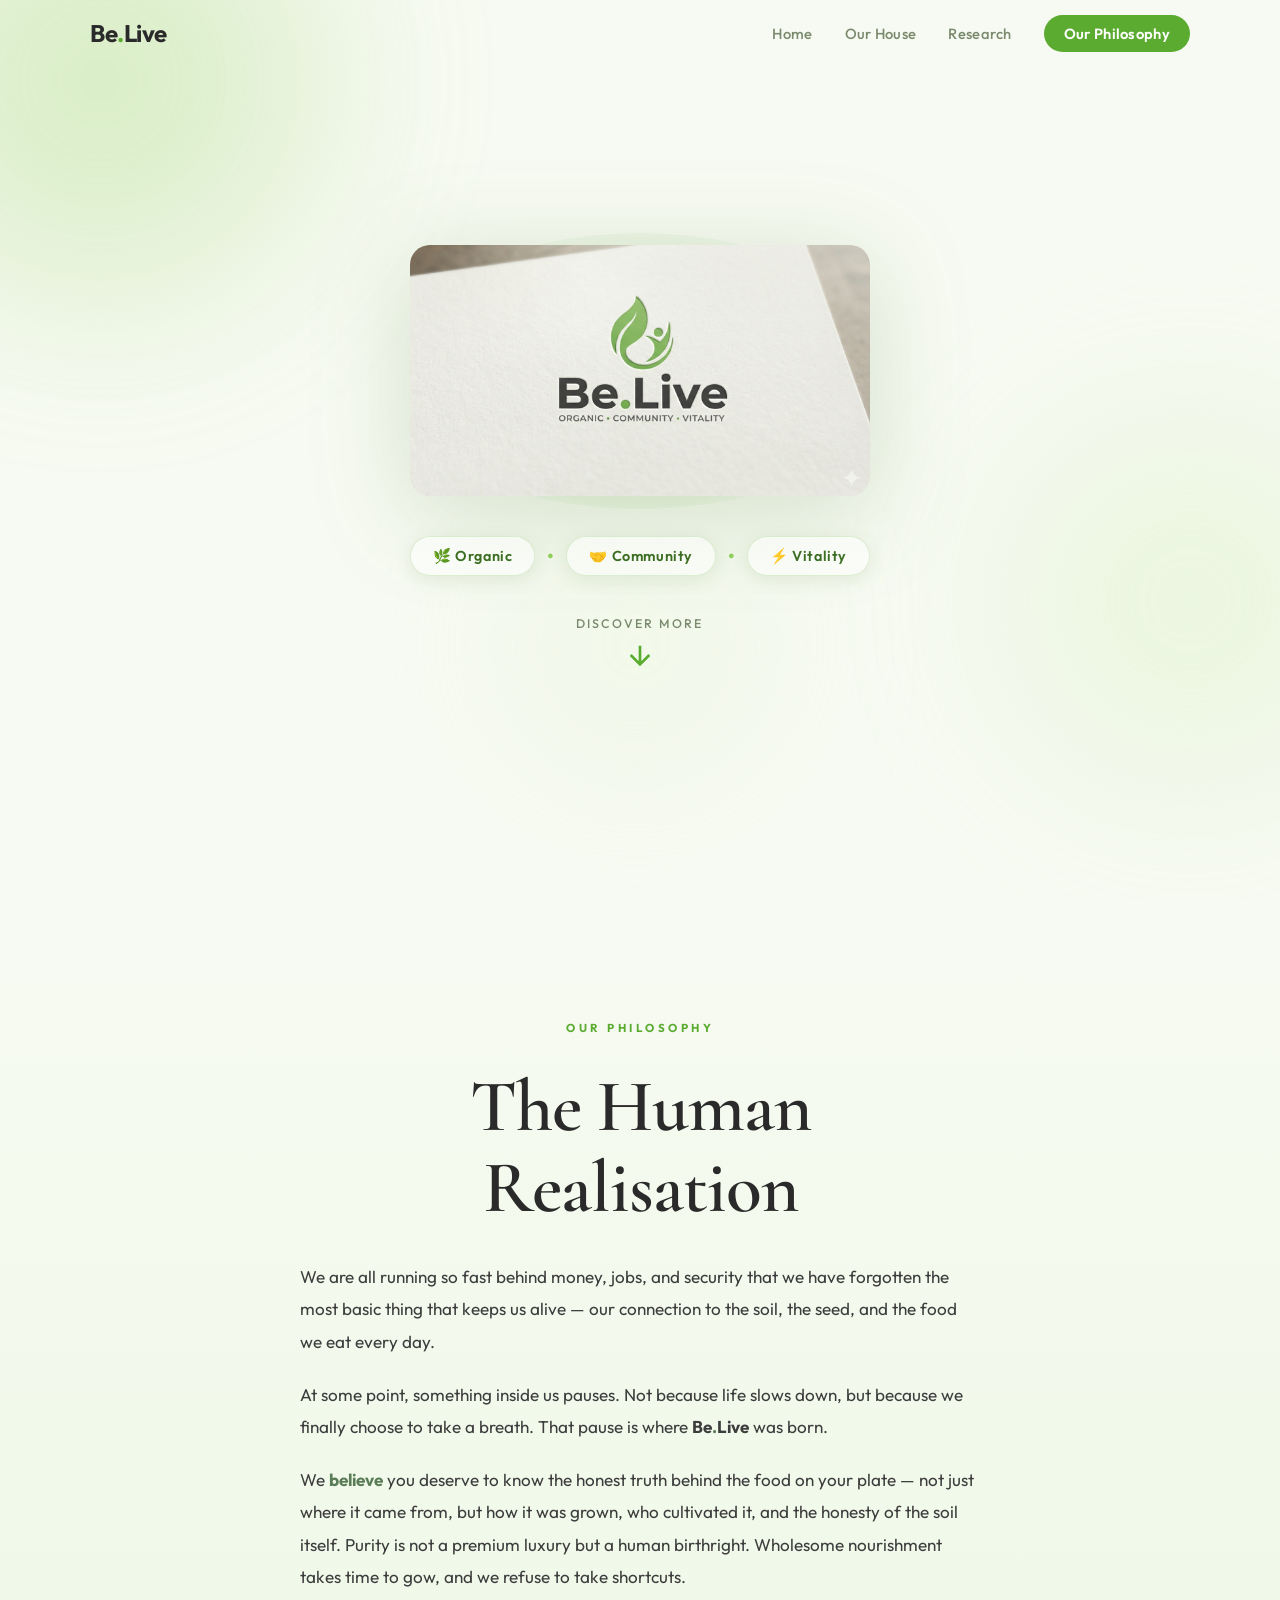
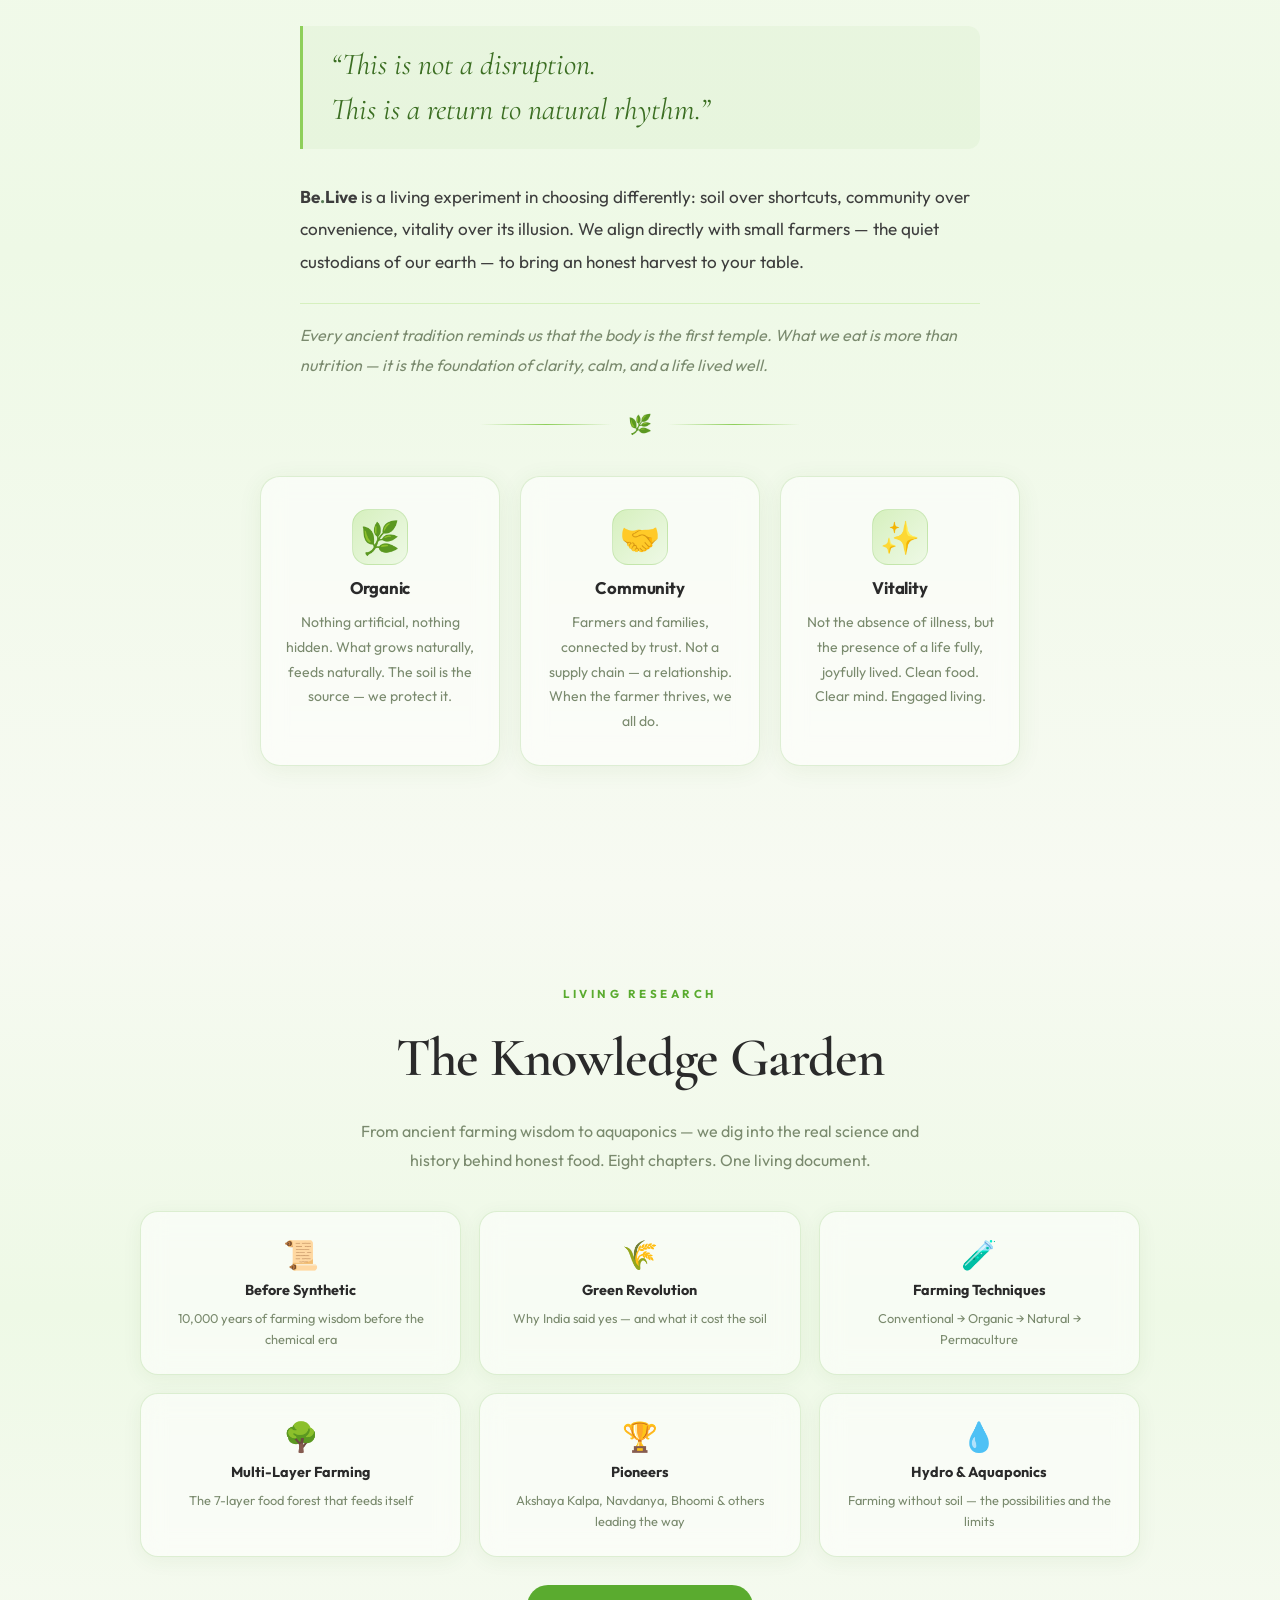
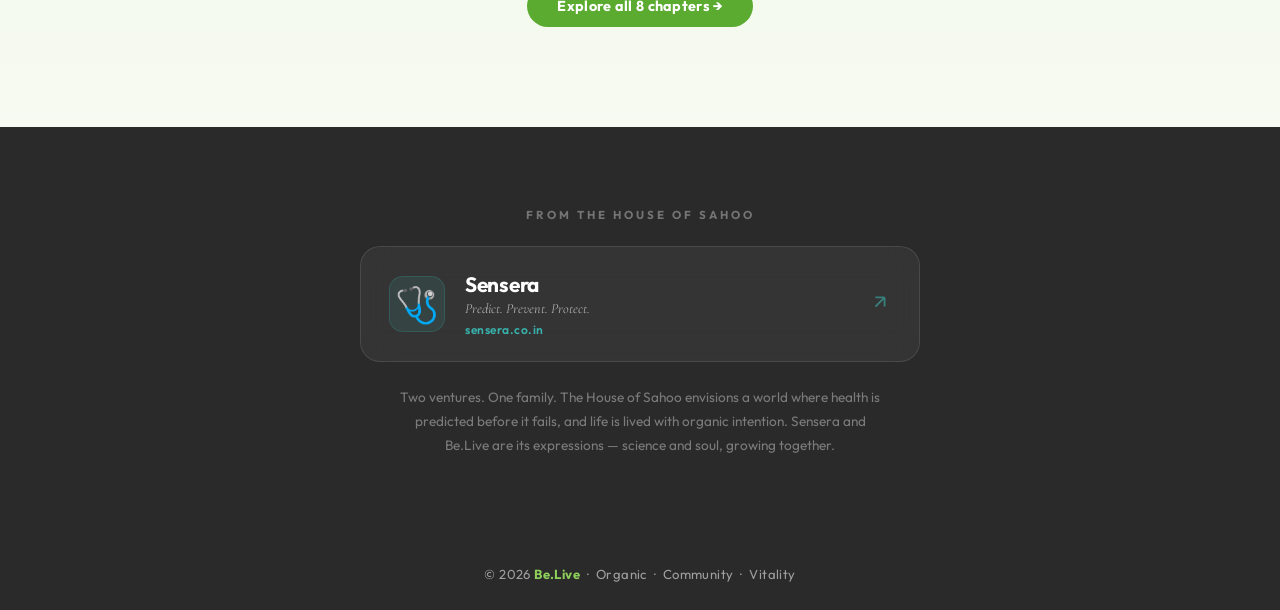
==== index.html @ c92c94d2 "research incorporated" ====
<!--
  Be.Live — Landing Page
  Version : v1.0.0
  Date    : 2026-10-15
  Author  : House of Sahoo
  -----------------------------------------------
  v1.0.0 | 2026-10-15 | Initial release
           - Hero section with logo & tagline pills
           - Philosophy section (placeholder)
           - "From the House of Sahoo" — Sensera link
           - Floating leaf particles & parallax
  v1.1.0 | 2026-10-16 | Philosophy section live
           - "The Human Realisation" — full company philosophy
           - Three pillar cards: Organic, Community, Vitality
           - Pull quote block added
-->
<!DOCTYPE html>
<html lang="en">

<head>
  <meta charset="UTF-8" />
  <meta name="viewport" content="width=device-width, initial-scale=1.0" />
  <title>Be.Live — Organic · Community · Vitality</title>
  <meta name="description"
    content="Be.Live brings together organic living, community, and vitality for a healthier, more connected life." />
  <link rel="preconnect" href="https://fonts.googleapis.com" />
  <link rel="preconnect" href="https://fonts.gstatic.com" crossorigin />
  <link
    href="https://fonts.googleapis.com/css2?family=Outfit:wght@300;400;500;600;700&family=Cormorant+Garamond:ital,wght@0,400;0,600;1,400&display=swap"
    rel="stylesheet" />
  <link rel="stylesheet" href="style.css" />
</head>

<body>

  <!-- Ambient background orbs -->
  <div class="bg-orb orb-1"></div>
  <div class="bg-orb orb-2"></div>
  <div class="bg-orb orb-3"></div>

  <!-- Floating leaf particles -->
  <div class="particles" id="particles"></div>

  <!-- NAV -->
  <nav class="navbar" id="navbar">
    <div class="nav-inner">
      <span class="nav-brand">Be<span class="dot">.</span>Live</span>
      <ul class="nav-links">
        <li><a href="#hero">Home</a></li>
        <li><a href="#supporters">Our House</a></li>
        <li><a href="research.html">Research</a></li>
        <li><a href="#philosophy" class="nav-cta">Our Philosophy</a></li>
      </ul>
    </div>
  </nav>

  <!-- HERO SECTION -->
  <section class="hero" id="hero">
    <div class="hero-content">

      <!-- Logo -->
      <div class="logo-wrapper" id="logo-wrapper">
        <div class="logo-glow-ring"></div>
        <img src="logo.jpg" alt="Be.Live logo — Organic, Community, Vitality" class="logo-img" id="main-logo" />
      </div>

      <!-- Tagline badges -->
      <div class="tagline-pills" id="tagline-pills">
        <span class="pill">🌿 Organic</span>
        <span class="pill-dot">•</span>
        <span class="pill">🤝 Community</span>
        <span class="pill-dot">•</span>
        <span class="pill">⚡ Vitality</span>
      </div>

      <!-- Scroll cue -->
      <div class="scroll-cue" id="scroll-cue">
        <span>Discover more</span>
        <div class="scroll-arrow">
          <svg viewBox="0 0 24 24" fill="none" stroke="currentColor" stroke-width="2">
            <path d="M12 5v14M5 12l7 7 7-7" />
          </svg>
        </div>
      </div>

    </div>
  </section>

  <!-- PHILOSOPHY -->
  <section class="philosophy" id="philosophy">
    <div class="philosophy-inner">

      <p class="philosophy-label">Our Philosophy</p>
      <h2 class="philosophy-heading">The Human<br />Realisation</h2>

      <div class="philosophy-body">
        <p>
          We are all running so fast behind money, jobs, and security that we have
          forgotten the most basic thing that keeps us alive &mdash; our connection
          to the soil, the seed, and the food we eat every day.
        </p>
        <p>
          At some point, something inside us pauses. Not because life slows down,
          but because we finally choose to take a breath. That pause is where <strong>Be<span
              style="color: #5a7d57;">.</span>Live</strong> was born.
        </p>
        <p>
          We <span style="color: #5a7d57 !important; font-weight: bold !important;">believe</span> you deserve to know
          the honest truth behind the food on your plate &mdash;
          not just where it came from, but how it was grown, who cultivated it, and the honesty of the soil itself.
          Purity is not a premium luxury but a human birthright. Wholesome nourishment takes time to gow, and we refuse
          to take shortcuts.
        </p>

        <blockquote class="philosophy-quote">
          &ldquo;This is not a disruption.<br />This is a return to natural rhythm.&rdquo;
        </blockquote>

        <p>
          <strong>Be<span style="color: #5a7d57;">.</span>Live</strong> is a living experiment in choosing differently:
          soil over shortcuts,
          community over convenience, vitality over its illusion.
          We align directly with small farmers &mdash; the quiet custodians of our earth
          &mdash; to bring an honest harvest to your table.
        </p>
        <p class="philosophy-vedanta">
          Every ancient tradition reminds us that the body is the first temple.
          What we eat is more than nutrition &mdash; it is the foundation of clarity,
          calm, and a life lived well.
        </p>
      </div>

      <div class="philosophy-divider">
        <span></span><span class="leaf-icon">🌿</span><span></span>
      </div>

      <!-- Three Pillars -->
      <div class="pillars">
        <div class="pillar">
          <span class="pillar-icon">🌿</span>
          <h3 class="pillar-title">Organic</h3>
          <p class="pillar-desc">Nothing artificial, nothing hidden.
            What grows naturally, feeds naturally.
            The soil is the source &mdash; we protect it.</p>
        </div>
        <div class="pillar">
          <span class="pillar-icon">🤝</span>
          <h3 class="pillar-title">Community</h3>
          <p class="pillar-desc">Farmers and families, connected by trust.
            Not a supply chain &mdash; a relationship.
            When the farmer thrives, we all do.</p>
        </div>
        <div class="pillar">
          <span class="pillar-icon">✨</span>
          <h3 class="pillar-title">Vitality</h3>
          <p class="pillar-desc">Not the absence of illness,
            but the presence of a life fully, joyfully lived.
            Clean food. Clear mind. Engaged living.</p>
        </div>
      </div>

    </div>
  </section>

  <!-- KNOWLEDGE GARDEN TEASER -->
  <section class="knowledge" id="knowledge">
    <div class="knowledge-inner">
      <p class="philosophy-label">Living Research</p>
      <h2 class="philosophy-heading" style="font-size:clamp(2rem,5vw,3.4rem);">The Knowledge Garden</h2>
      <p class="knowledge-sub">
        From ancient farming wisdom to aquaponics — we dig into the real science and
        history behind honest food. Eight chapters. One living document.
      </p>
      <div class="knowledge-cards">
        <a href="research.html#ancient" class="k-card">
          <span class="k-icon">📜</span>
          <strong>Before Synthetic</strong>
          <p>10,000 years of farming wisdom before the chemical era</p>
        </a>
        <a href="research.html#green-rev" class="k-card">
          <span class="k-icon">🌾</span>
          <strong>Green Revolution</strong>
          <p>Why India said yes — and what it cost the soil</p>
        </a>
        <a href="research.html#techniques" class="k-card">
          <span class="k-icon">🧪</span>
          <strong>Farming Techniques</strong>
          <p>Conventional → Organic → Natural → Permaculture</p>
        </a>
        <a href="research.html#multilayer" class="k-card">
          <span class="k-icon">🌳</span>
          <strong>Multi-Layer Farming</strong>
          <p>The 7-layer food forest that feeds itself</p>
        </a>
        <a href="research.html#pioneers" class="k-card">
          <span class="k-icon">🏆</span>
          <strong>Pioneers</strong>
          <p>Akshaya Kalpa, Navdanya, Bhoomi & others leading the way</p>
        </a>
        <a href="research.html#hydro" class="k-card">
          <span class="k-icon">💧</span>
          <strong>Hydro & Aquaponics</strong>
          <p>Farming without soil — the possibilities and the limits</p>
        </a>
      </div>
      <a href="research.html" class="k-cta">Explore all 8 chapters →</a>
    </div>
  </section>

  <!-- SUPPORTERS SECTION -->
  <section class="supporters" id="supporters">
    <div class="supporters-inner">
      <p class="supporters-label">From the House of Sahoo</p>
      <a href="https://sensera.co.in" target="_blank" rel="noopener noreferrer" class="supporter-card"
        id="sensera-card">
        <div class="supporter-icon">🩺</div>
        <div class="supporter-info">
          <span class="supporter-name">Sensera</span>
          <span class="supporter-tagline">Predict. Prevent. Protect.</span>
          <span class="supporter-domain">sensera.co.in</span>
        </div>
        <div class="supporter-arrow">
          <svg viewBox="0 0 24 24" fill="none" stroke="currentColor" stroke-width="2">
            <path d="M7 17L17 7M17 7H7M17 7v10" />
          </svg>
        </div>
      </a>
      <p class="supporters-note">
        Two ventures. One family. The House of Sahoo envisions a world where health
        is predicted before it fails, and life is lived with organic intention.
        Sensera and Be.Live are its expressions — science and soul, growing together.
      </p>
    </div>
  </section>

  <!-- FOOTER -->
  <footer class="footer">
    <p>© 2026 <strong>Be.Live</strong> &nbsp;·&nbsp; Organic &nbsp;·&nbsp; Community &nbsp;·&nbsp; Vitality</p>
  </footer>

  <script src="script.js"></script>
</body>

</html>
---- style.css ----
/*
  Be.Live — Landing Page Styles
  Version : v1.0.0
  Date    : 2026-10-15
  Author  : House of Sahoo
  -----------------------------------------------
  v1.0.0 | 2026-10-15 | Initial release
  v1.1.0 | 2026-10-16 | Philosophy section live
           - philosophy-label, body, quote, vedanta styles
           - Three pillar cards
*/

/* ---------- CSS Variables ---------- */
:root {
  --green-dark: #3b6e22;
  --green-mid: #5aab2f;
  --green-light: #8ecf5a;
  --green-pale: #d6f0be;
  --green-mist: #eef9e6;
  --charcoal: #2a2a2a;
  --text-body: #3d3d3d;
  --text-muted: #7a8a6e;
  --white: #ffffff;
  --cream: #f7faf2;
  --glass-bg: rgba(255, 255, 255, 0.55);
  --glass-border: rgba(90, 171, 47, 0.18);
  --shadow-green: 0 8px 48px rgba(58, 110, 34, 0.14);
  --font-body: 'Outfit', sans-serif;
  --font-serif: 'Cormorant Garamond', serif;
  --transition: 0.4s cubic-bezier(0.23, 1, 0.32, 1);
}

/* ---------- Reset ---------- */
*,
*::before,
*::after {
  box-sizing: border-box;
  margin: 0;
  padding: 0;
}

html {
  scroll-behavior: smooth;
}

body {
  font-family: var(--font-body);
  background: var(--cream);
  color: var(--text-body);
  overflow-x: hidden;
  min-height: 100vh;
}

/* ---------- Ambient Background Orbs ---------- */
.bg-orb {
  position: fixed;
  border-radius: 50%;
  filter: blur(80px);
  opacity: 0.35;
  pointer-events: none;
  z-index: 0;
  animation: orbDrift 18s ease-in-out infinite alternate;
}

.orb-1 {
  width: 520px;
  height: 520px;
  background: radial-gradient(circle, #8ecf5a, #5aab2f00);
  top: -180px;
  left: -160px;
  animation-duration: 20s;
}

.orb-2 {
  width: 420px;
  height: 420px;
  background: radial-gradient(circle, #c8edaa, #5aab2f00);
  bottom: 10%;
  right: -120px;
  animation-duration: 16s;
  animation-delay: -6s;
}

.orb-3 {
  width: 300px;
  height: 300px;
  background: radial-gradient(circle, #e0f4cc, #5aab2f00);
  top: 55%;
  left: 38%;
  animation-duration: 24s;
  animation-delay: -10s;
}

@keyframes orbDrift {
  from {
    transform: translate(0, 0) scale(1);
  }

  to {
    transform: translate(40px, 30px) scale(1.08);
  }
}

/* ---------- Leaf Particles ---------- */
.particles {
  position: fixed;
  inset: 0;
  pointer-events: none;
  z-index: 0;
  overflow: hidden;
}

.leaf-particle {
  position: absolute;
  font-size: 1.1rem;
  opacity: 0;
  animation: leafFall linear infinite;
}

@keyframes leafFall {
  0% {
    transform: translateY(-40px) rotate(0deg);
    opacity: 0;
  }

  10% {
    opacity: 0.22;
  }

  90% {
    opacity: 0.14;
  }

  100% {
    transform: translateY(110vh) rotate(360deg);
    opacity: 0;
  }
}

/* ---------- Navbar ---------- */
.navbar {
  position: fixed;
  top: 0;
  left: 0;
  right: 0;
  z-index: 100;
  padding: 18px 32px;
  display: flex;
  align-items: center;
  justify-content: center;
  transition: background var(--transition), box-shadow var(--transition);
}

.navbar.scrolled {
  background: rgba(247, 250, 242, 0.85);
  backdrop-filter: blur(16px);
  -webkit-backdrop-filter: blur(16px);
  box-shadow: 0 2px 24px rgba(58, 110, 34, 0.09);
}

.nav-inner {
  width: 100%;
  max-width: 1100px;
  display: flex;
  align-items: center;
  justify-content: space-between;
}

.nav-brand {
  font-family: var(--font-body);
  font-size: 1.5rem;
  font-weight: 700;
  color: var(--charcoal);
  letter-spacing: -0.5px;
}

.nav-brand .dot {
  color: var(--green-mid);
}

.nav-links {
  list-style: none;
  display: flex;
  gap: 32px;
  align-items: center;
}

.nav-links a {
  text-decoration: none;
  font-size: 0.92rem;
  font-weight: 500;
  color: var(--text-muted);
  transition: color var(--transition);
  letter-spacing: 0.3px;
}

.nav-links a:hover {
  color: var(--green-dark);
}

.nav-links a.nav-cta {
  background: var(--green-mid);
  color: var(--white);
  padding: 9px 20px;
  border-radius: 50px;
  font-weight: 600;
  transition: background var(--transition), transform var(--transition), box-shadow var(--transition);
}

.nav-links a.nav-cta:hover {
  background: var(--green-dark);
  transform: translateY(-1px);
  box-shadow: 0 6px 20px rgba(58, 110, 34, 0.28);
}

/* ---------- Hero ---------- */
.hero {
  position: relative;
  z-index: 1;
  min-height: 100vh;
  display: flex;
  align-items: center;
  justify-content: center;
  padding: 100px 24px 80px;
}

.hero-content {
  display: flex;
  flex-direction: column;
  align-items: center;
  gap: 40px;
  text-align: center;
}

/* Logo wrapper */
.logo-wrapper {
  position: relative;
  display: inline-flex;
  align-items: center;
  justify-content: center;
  opacity: 0;
  transform: translateY(30px) scale(0.94);
  transition: opacity 0.9s var(--transition), transform 0.9s var(--transition);
}

.logo-wrapper.visible {
  opacity: 1;
  transform: translateY(0) scale(1);
}

/* Glow ring */
.logo-glow-ring {
  position: absolute;
  width: 110%;
  height: 110%;
  border-radius: 50%;
  background: radial-gradient(circle, rgba(90, 171, 47, 0.18) 0%, rgba(90, 171, 47, 0) 72%);
  animation: glowPulse 3.5s ease-in-out infinite;
  pointer-events: none;
}

@keyframes glowPulse {

  0%,
  100% {
    transform: scale(0.98);
    opacity: 0.7;
  }

  50% {
    transform: scale(1.08);
    opacity: 1;
  }
}

/* Logo image */
.logo-img {
  width: min(460px, 82vw);
  border-radius: 20px;
  position: relative;
  z-index: 2;
  filter: drop-shadow(0 16px 48px rgba(58, 110, 34, 0.18));
  transition: transform 0.5s var(--transition), filter 0.5s var(--transition);
}

.logo-img:hover {
  transform: scale(1.025) translateY(-4px);
  filter: drop-shadow(0 24px 64px rgba(58, 110, 34, 0.3));
}

/* Tagline pills */
.tagline-pills {
  display: flex;
  align-items: center;
  gap: 12px;
  flex-wrap: wrap;
  justify-content: center;
  opacity: 0;
  transform: translateY(20px);
  transition: opacity 0.8s var(--transition) 0.4s, transform 0.8s var(--transition) 0.4s;
}

.tagline-pills.visible {
  opacity: 1;
  transform: translateY(0);
}

.pill {
  background: var(--glass-bg);
  border: 1px solid var(--glass-border);
  backdrop-filter: blur(12px);
  -webkit-backdrop-filter: blur(12px);
  padding: 10px 22px;
  border-radius: 50px;
  font-size: 0.9rem;
  font-weight: 600;
  color: var(--green-dark);
  letter-spacing: 0.6px;
  box-shadow: 0 4px 18px rgba(58, 110, 34, 0.1);
  transition: transform var(--transition), box-shadow var(--transition);
}

.pill:hover {
  transform: translateY(-2px);
  box-shadow: 0 8px 28px rgba(58, 110, 34, 0.18);
}

.pill-dot {
  color: var(--green-light);
  font-size: 1.2rem;
  font-weight: 700;
}

/* Scroll cue */
.scroll-cue {
  display: flex;
  flex-direction: column;
  align-items: center;
  gap: 8px;
  opacity: 0;
  animation: fadeInUp 0.8s ease 1.2s forwards;
  cursor: pointer;
}

.scroll-cue span {
  font-size: 0.78rem;
  font-weight: 500;
  letter-spacing: 2px;
  text-transform: uppercase;
  color: var(--text-muted);
}

.scroll-arrow {
  width: 32px;
  color: var(--green-mid);
  animation: bounce 2s ease-in-out infinite;
}

@keyframes bounce {

  0%,
  100% {
    transform: translateY(0);
  }

  50% {
    transform: translateY(6px);
  }
}

@keyframes fadeInUp {
  from {
    opacity: 0;
    transform: translateY(16px);
  }

  to {
    opacity: 1;
    transform: translateY(0);
  }
}

/* ---------- Philosophy Section ---------- */
.philosophy {
  position: relative;
  z-index: 1;
  display: flex;
  align-items: center;
  justify-content: center;
  padding: 120px 24px;
  background: linear-gradient(180deg, var(--cream) 0%, var(--green-mist) 60%, var(--cream) 100%);
}

.philosophy-inner {
  max-width: 760px;
  width: 100%;
  text-align: center;
  display: flex;
  flex-direction: column;
  align-items: center;
  gap: 32px;
}

/* Label above heading */
.philosophy-label {
  font-size: 0.72rem;
  font-weight: 700;
  letter-spacing: 3.5px;
  text-transform: uppercase;
  color: var(--green-mid);
}

/* Main heading */
.philosophy-heading {
  font-family: var(--font-serif);
  font-size: clamp(2.8rem, 6vw, 4.6rem);
  font-weight: 600;
  color: var(--charcoal);
  line-height: 1.1;
  letter-spacing: -1px;
}

/* Body text block */
.philosophy-body {
  display: flex;
  flex-direction: column;
  gap: 20px;
  text-align: left;
  max-width: 680px;
}

.philosophy-body p {
  font-size: 1.07rem;
  line-height: 1.9;
  color: var(--text-body);
  font-weight: 400;
}

/* Pull quote */
.philosophy-quote {
  font-family: var(--font-serif);
  font-size: clamp(1.4rem, 3vw, 1.9rem);
  font-style: italic;
  font-weight: 400;
  color: var(--green-dark);
  border-left: 3px solid var(--green-light);
  padding: 16px 28px;
  margin: 12px 0;
  line-height: 1.5;
  background: rgba(90, 171, 47, 0.05);
  border-radius: 0 12px 12px 0;
  text-align: left;
}

/* Vedanta / closing paragraph — slightly muted */
.philosophy-vedanta {
  font-size: 1rem !important;
  color: var(--text-muted) !important;
  font-style: italic;
  border-top: 1px solid var(--green-pale);
  padding-top: 16px;
  margin-top: 4px;
}

/* Divider */
.philosophy-divider {
  display: flex;
  align-items: center;
  gap: 16px;
  width: 100%;
  max-width: 320px;
}

.philosophy-divider span:not(.leaf-icon) {
  flex: 1;
  height: 1px;
  background: linear-gradient(90deg, transparent, var(--green-light), transparent);
}

.philosophy-divider .leaf-icon {
  font-size: 1.2rem;
}

/* Three Pillar Cards */
.pillars {
  display: grid;
  grid-template-columns: repeat(3, 1fr);
  gap: 20px;
  width: 100%;
  margin-top: 8px;
}

.pillar {
  background: var(--glass-bg);
  border: 1px solid var(--glass-border);
  backdrop-filter: blur(12px);
  -webkit-backdrop-filter: blur(12px);
  border-radius: 20px;
  padding: 32px 24px;
  display: flex;
  flex-direction: column;
  align-items: center;
  gap: 12px;
  text-align: center;
  box-shadow: 0 4px 24px rgba(58, 110, 34, 0.07);
  transition: transform var(--transition), box-shadow var(--transition);
}

.pillar:hover {
  transform: translateY(-5px);
  box-shadow: 0 12px 36px rgba(58, 110, 34, 0.14);
}

.pillar-icon {
  font-size: 2rem;
  width: 56px;
  height: 56px;
  display: flex;
  align-items: center;
  justify-content: center;
  background: linear-gradient(135deg, var(--green-pale), var(--green-mist));
  border-radius: 16px;
  border: 1px solid var(--glass-border);
}

.pillar-title {
  font-family: var(--font-body);
  font-size: 1.05rem;
  font-weight: 700;
  color: var(--charcoal);
  letter-spacing: -0.2px;
}

.pillar-desc {
  font-size: 0.88rem;
  line-height: 1.75;
  color: var(--text-muted);
  font-weight: 400;
}

@media (max-width: 680px) {
  .pillars {
    grid-template-columns: 1fr;
  }

  .philosophy-quote {
    font-size: 1.3rem;
  }
}

/* ---------- Supporters Section ---------- */
.supporters {
  position: relative;
  z-index: 1;
  padding: 80px 24px;
  background: var(--charcoal);
  display: flex;
  align-items: center;
  justify-content: center;
}

.supporters-inner {
  max-width: 560px;
  width: 100%;
  display: flex;
  flex-direction: column;
  align-items: center;
  gap: 24px;
  text-align: center;
}

.supporters-label {
  font-size: 0.72rem;
  font-weight: 700;
  letter-spacing: 3px;
  text-transform: uppercase;
  color: rgba(255, 255, 255, 0.35);
}

/* Supporter card */
.supporter-card {
  display: flex;
  align-items: center;
  gap: 20px;
  width: 100%;
  background: rgba(255, 255, 255, 0.05);
  border: 1px solid rgba(255, 255, 255, 0.1);
  backdrop-filter: blur(16px);
  -webkit-backdrop-filter: blur(16px);
  border-radius: 20px;
  padding: 24px 28px;
  text-decoration: none;
  cursor: pointer;
  transition: background var(--transition), border-color var(--transition),
    transform var(--transition), box-shadow var(--transition);
}

.supporter-card:hover {
  background: rgba(255, 255, 255, 0.09);
  border-color: rgba(56, 178, 172, 0.4);
  transform: translateY(-3px);
  box-shadow: 0 16px 48px rgba(56, 178, 172, 0.18);
}

.supporter-icon {
  font-size: 2.2rem;
  flex-shrink: 0;
  width: 56px;
  height: 56px;
  display: flex;
  align-items: center;
  justify-content: center;
  background: rgba(56, 178, 172, 0.12);
  border-radius: 14px;
  border: 1px solid rgba(56, 178, 172, 0.2);
}

.supporter-info {
  flex: 1;
  display: flex;
  flex-direction: column;
  align-items: flex-start;
  gap: 3px;
  text-align: left;
}

.supporter-name {
  font-size: 1.3rem;
  font-weight: 700;
  color: #ffffff;
  letter-spacing: -0.3px;
}

.supporter-tagline {
  font-size: 0.88rem;
  color: rgba(255, 255, 255, 0.6);
  font-style: italic;
  font-family: var(--font-serif);
  font-weight: 400;
}

.supporter-domain {
  font-size: 0.75rem;
  color: #38b2ac;
  font-weight: 600;
  letter-spacing: 0.5px;
  margin-top: 2px;
}

.supporter-arrow {
  width: 22px;
  color: rgba(56, 178, 172, 0.6);
  flex-shrink: 0;
  transition: transform var(--transition), color var(--transition);
}

.supporter-card:hover .supporter-arrow {
  transform: translate(3px, -3px);
  color: #38b2ac;
}

.supporters-note {
  font-size: 0.85rem;
  line-height: 1.75;
  color: rgba(255, 255, 255, 0.38);
  max-width: 480px;
}

/* ---------- Footer ---------- */
.footer {
  position: relative;
  z-index: 1;
  text-align: center;
  padding: 28px 24px;
  background: var(--charcoal);
  color: rgba(255, 255, 255, 0.55);
  font-size: 0.82rem;
  letter-spacing: 0.4px;
}

.footer strong {
  color: var(--green-light);
}

/* ---------- Knowledge Garden (Research Teaser) ---------- */
.knowledge {
  position: relative;
  z-index: 1;
  padding: 100px 24px;
  background: linear-gradient(180deg, var(--cream) 0%, var(--green-mist) 50%, var(--cream) 100%);
}

.knowledge-inner {
  max-width: 1000px;
  margin: 0 auto;
  display: flex;
  flex-direction: column;
  align-items: center;
  gap: 28px;
  text-align: center;
}

.knowledge-sub {
  font-size: 1rem;
  color: var(--text-muted);
  max-width: 560px;
  line-height: 1.8;
}

.knowledge-cards {
  display: grid;
  grid-template-columns: repeat(3, 1fr);
  gap: 18px;
  width: 100%;
  margin-top: 8px;
}

.k-card {
  background: var(--glass-bg);
  border: 1px solid var(--glass-border);
  backdrop-filter: blur(12px);
  -webkit-backdrop-filter: blur(12px);
  border-radius: 18px;
  padding: 24px 20px;
  text-decoration: none;
  display: flex;
  flex-direction: column;
  align-items: center;
  gap: 9px;
  text-align: center;
  box-shadow: 0 4px 20px rgba(58, 110, 34, 0.06);
  transition: transform var(--transition), box-shadow var(--transition), background var(--transition);
}

.k-card:hover {
  transform: translateY(-5px);
  box-shadow: 0 14px 40px rgba(58, 110, 34, 0.14);
  background: rgba(255, 255, 255, 0.75);
}

.k-icon {
  font-size: 1.8rem;
}

.k-card strong {
  font-size: 0.9rem;
  font-weight: 700;
  color: var(--charcoal);
  display: block;
}

.k-card p {
  font-size: 0.8rem;
  line-height: 1.65;
  color: var(--text-muted);
}

.k-cta {
  display: inline-block;
  padding: 12px 30px;
  border-radius: 50px;
  background: var(--green-mid);
  color: var(--white);
  font-weight: 700;
  font-size: 0.9rem;
  text-decoration: none;
  letter-spacing: 0.3px;
  transition: background var(--transition), transform var(--transition), box-shadow var(--transition);
}

.k-cta:hover {
  background: var(--green-dark);
  transform: translateY(-2px);
  box-shadow: 0 8px 24px rgba(58, 110, 34, 0.28);
}

@media (max-width: 720px) {
  .knowledge-cards {
    grid-template-columns: 1fr 1fr;
  }
}

@media (max-width: 460px) {
  .knowledge-cards {
    grid-template-columns: 1fr;
  }
}

/* ---------- Responsive ---------- */
@media (max-width: 600px) {
  .nav-links {
    gap: 16px;
  }

  .nav-links li:first-child {
    display: none;
  }

  .pill {
    font-size: 0.82rem;
    padding: 8px 16px;
  }
}
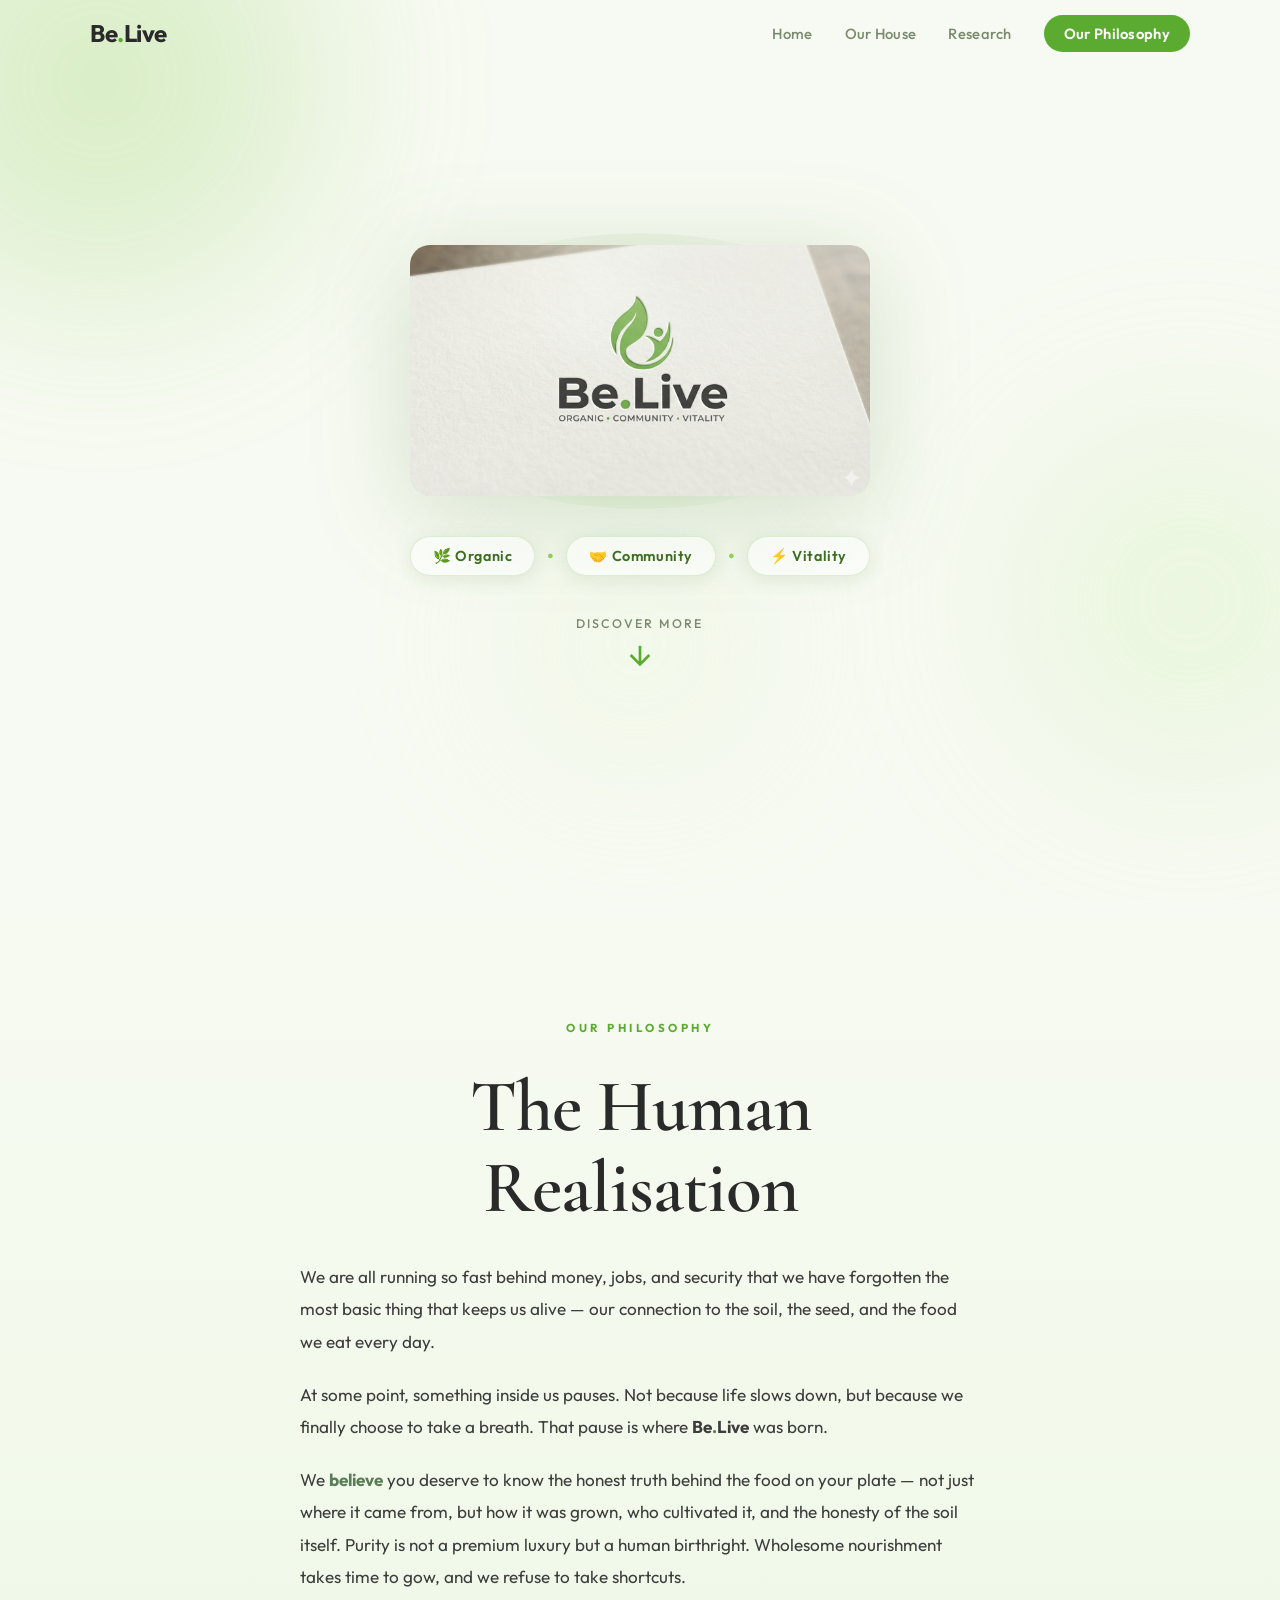
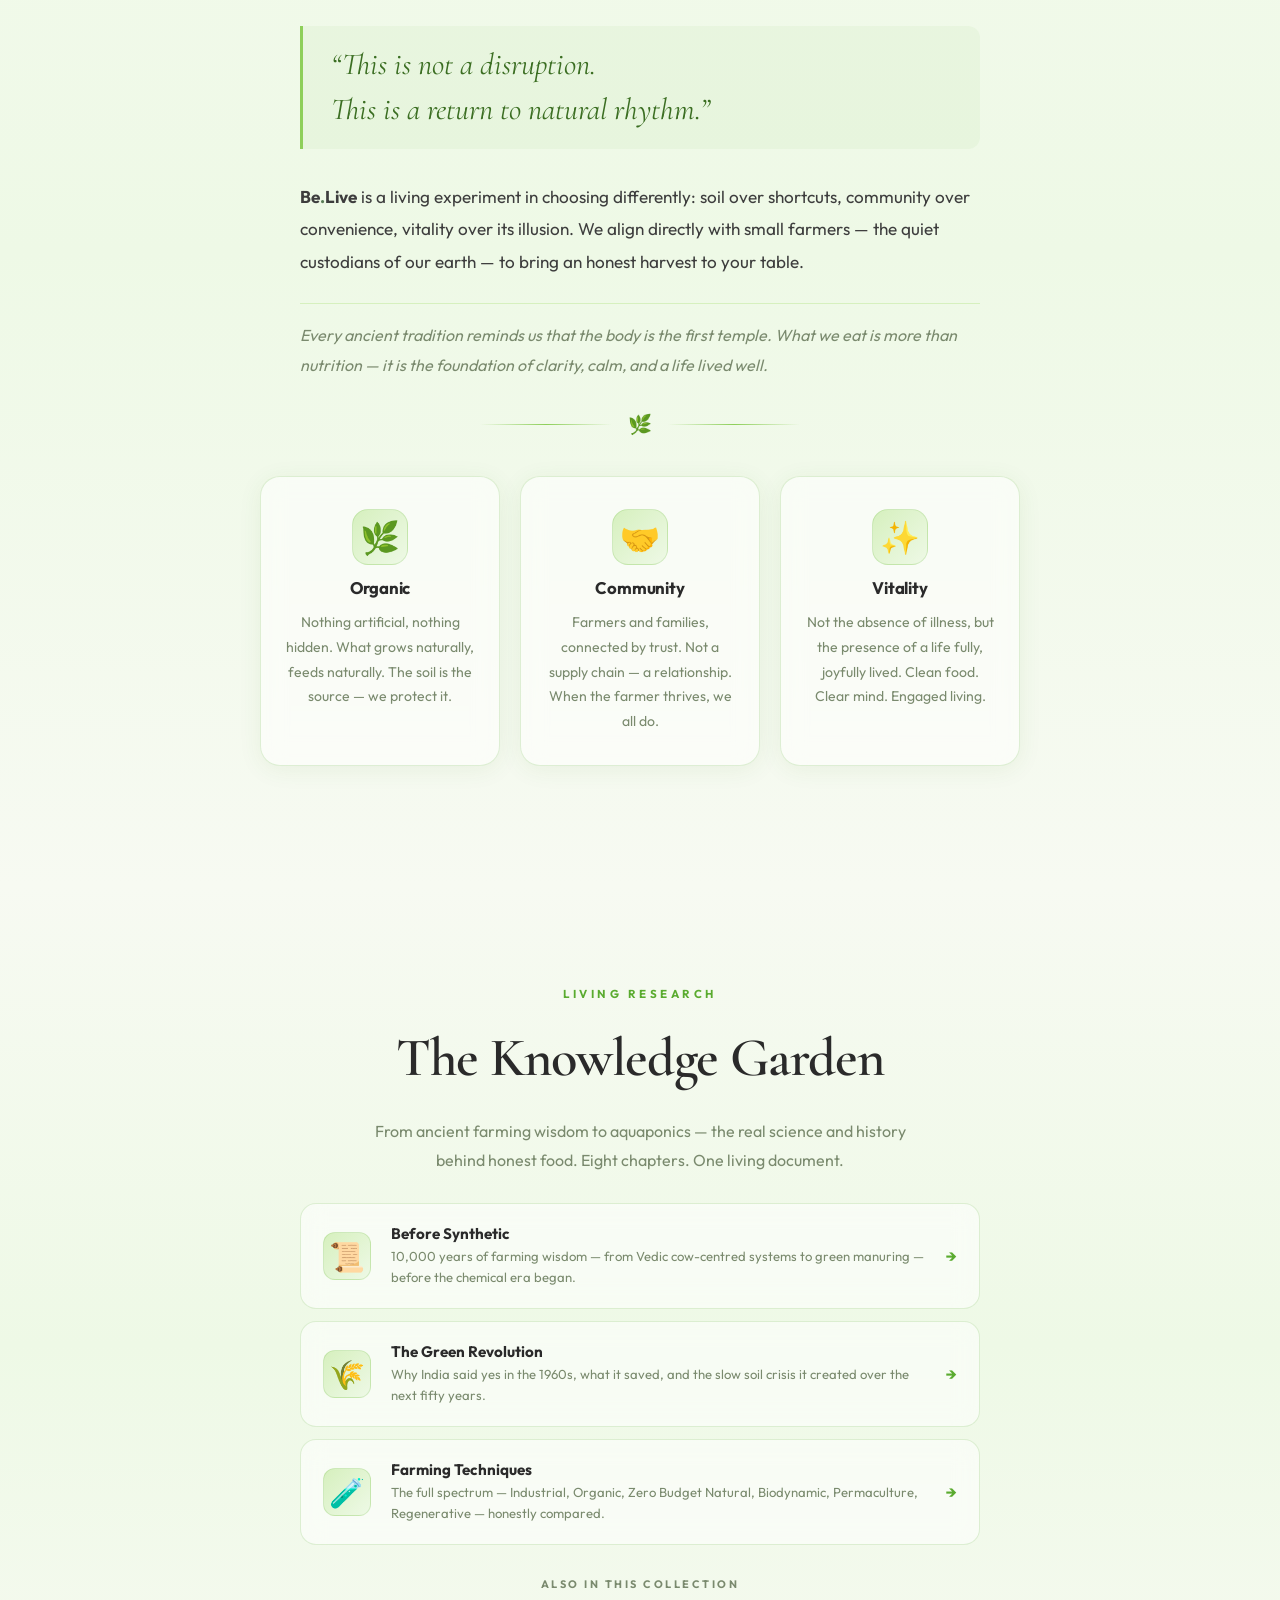
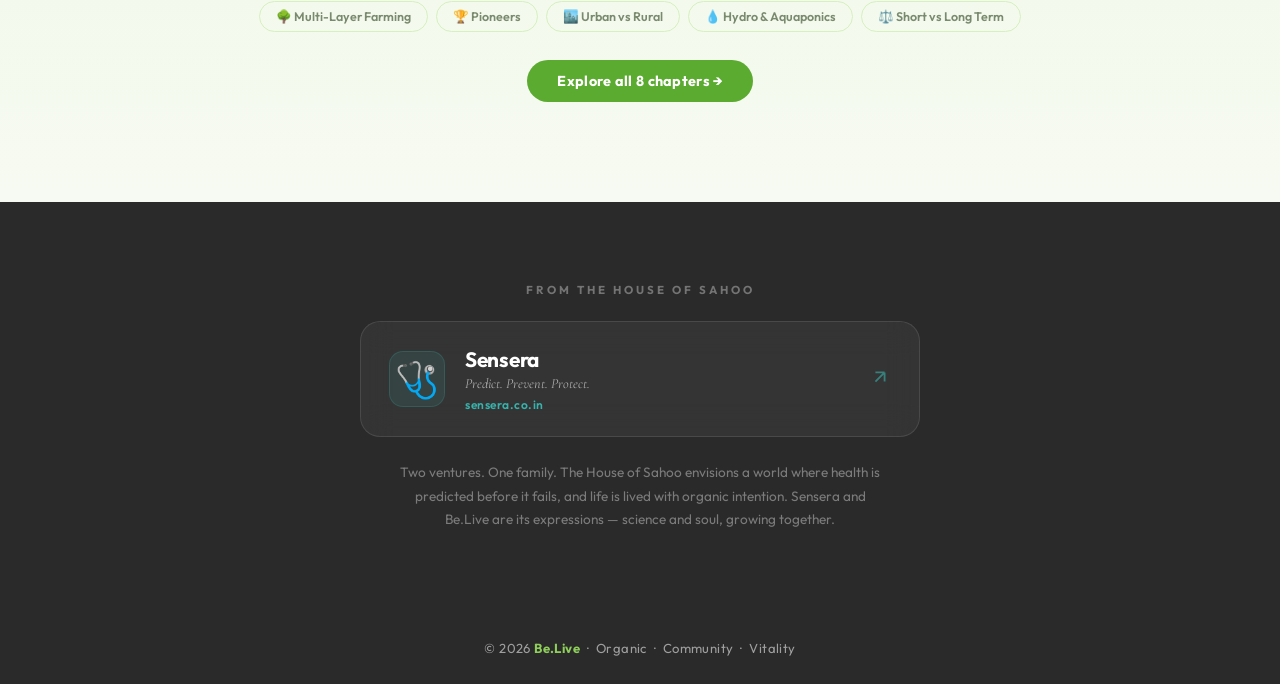
==== commit 77baa7cc: "updated landing page for research" ====
--- a/index.html
+++ b/index.html
@@ -168,41 +168,53 @@
       <p class="philosophy-label">Living Research</p>
       <h2 class="philosophy-heading" style="font-size:clamp(2rem,5vw,3.4rem);">The Knowledge Garden</h2>
       <p class="knowledge-sub">
-        From ancient farming wisdom to aquaponics — we dig into the real science and
-        history behind honest food. Eight chapters. One living document.
+        From ancient farming wisdom to aquaponics — the real science and history
+        behind honest food. Eight chapters. One living document.
       </p>
-      <div class="knowledge-cards">
-        <a href="research.html#ancient" class="k-card">
-          <span class="k-icon">📜</span>
-          <strong>Before Synthetic</strong>
-          <p>10,000 years of farming wisdom before the chemical era</p>
+
+      <!-- 3 Featured Cards -->
+      <div class="knowledge-featured">
+        <a href="research.html#ancient" class="kf-card">
+          <span class="kf-icon">📜</span>
+          <div class="kf-body">
+            <strong>Before Synthetic</strong>
+            <p>10,000 years of farming wisdom — from Vedic cow-centred systems to green manuring — before the chemical
+              era began.</p>
+          </div>
+          <span class="kf-arrow">→</span>
         </a>
-        <a href="research.html#green-rev" class="k-card">
-          <span class="k-icon">🌾</span>
-          <strong>Green Revolution</strong>
-          <p>Why India said yes — and what it cost the soil</p>
+        <a href="research.html#green-rev" class="kf-card">
+          <span class="kf-icon">🌾</span>
+          <div class="kf-body">
+            <strong>The Green Revolution</strong>
+            <p>Why India said yes in the 1960s, what it saved, and the slow soil crisis it created over the next fifty
+              years.</p>
+          </div>
+          <span class="kf-arrow">→</span>
         </a>
-        <a href="research.html#techniques" class="k-card">
-          <span class="k-icon">🧪</span>
-          <strong>Farming Techniques</strong>
-          <p>Conventional → Organic → Natural → Permaculture</p>
+        <a href="research.html#techniques" class="kf-card">
+          <span class="kf-icon">🧪</span>
+          <div class="kf-body">
+            <strong>Farming Techniques</strong>
+            <p>The full spectrum — Industrial, Organic, Zero Budget Natural, Biodynamic, Permaculture, Regenerative —
+              honestly compared.</p>
+          </div>
+          <span class="kf-arrow">→</span>
         </a>
-        <a href="research.html#multilayer" class="k-card">
-          <span class="k-icon">🌳</span>
-          <strong>Multi-Layer Farming</strong>
-          <p>The 7-layer food forest that feeds itself</p>
-        </a>
-        <a href="research.html#pioneers" class="k-card">
-          <span class="k-icon">🏆</span>
-          <strong>Pioneers</strong>
-          <p>Akshaya Kalpa, Navdanya, Bhoomi & others leading the way</p>
-        </a>
-        <a href="research.html#hydro" class="k-card">
-          <span class="k-icon">💧</span>
-          <strong>Hydro & Aquaponics</strong>
-          <p>Farming without soil — the possibilities and the limits</p>
-        </a>
-      </div>
+      </div>
+
+      <!-- Compact pill strip for remaining topics -->
+      <div class="knowledge-also">
+        <span class="knowledge-also-label">Also in this collection</span>
+        <div class="k-pills">
+          <a href="research.html#multilayer" class="k-pill">🌳 Multi-Layer Farming</a>
+          <a href="research.html#pioneers" class="k-pill">🏆 Pioneers</a>
+          <a href="research.html#urbanrural" class="k-pill">🏙️ Urban vs Rural</a>
+          <a href="research.html#hydro" class="k-pill">💧 Hydro & Aquaponics</a>
+          <a href="research.html#stlterm" class="k-pill">⚖️ Short vs Long Term</a>
+        </div>
+      </div>
+
       <a href="research.html" class="k-cta">Explore all 8 chapters →</a>
     </div>
   </section>
--- a/style.css
+++ b/style.css
@@ -707,52 +707,121 @@
   line-height: 1.8;
 }
 
-.knowledge-cards {
-  display: grid;
-  grid-template-columns: repeat(3, 1fr);
-  gap: 18px;
+/* 3 Featured horizontal cards */
+.knowledge-featured {
+  display: flex;
+  flex-direction: column;
+  gap: 12px;
   width: 100%;
-  margin-top: 8px;
-}
-
-.k-card {
+  max-width: 680px;
+}
+
+.kf-card {
+  display: flex;
+  align-items: center;
+  gap: 20px;
   background: var(--glass-bg);
   border: 1px solid var(--glass-border);
   backdrop-filter: blur(12px);
   -webkit-backdrop-filter: blur(12px);
-  border-radius: 18px;
-  padding: 24px 20px;
+  border-radius: 16px;
+  padding: 20px 22px;
   text-decoration: none;
-  display: flex;
-  flex-direction: column;
-  align-items: center;
-  gap: 9px;
-  text-align: center;
-  box-shadow: 0 4px 20px rgba(58, 110, 34, 0.06);
   transition: transform var(--transition), box-shadow var(--transition), background var(--transition);
 }
 
-.k-card:hover {
-  transform: translateY(-5px);
-  box-shadow: 0 14px 40px rgba(58, 110, 34, 0.14);
-  background: rgba(255, 255, 255, 0.75);
-}
-
-.k-icon {
+.kf-card:hover {
+  transform: translateX(4px);
+  box-shadow: 0 8px 32px rgba(58, 110, 34, 0.12);
+  background: rgba(255, 255, 255, 0.78);
+}
+
+.kf-icon {
   font-size: 1.8rem;
-}
-
-.k-card strong {
-  font-size: 0.9rem;
+  flex-shrink: 0;
+  width: 48px;
+  height: 48px;
+  display: flex;
+  align-items: center;
+  justify-content: center;
+  background: linear-gradient(135deg, var(--green-pale), var(--green-mist));
+  border-radius: 12px;
+  border: 1px solid var(--glass-border);
+}
+
+.kf-body {
+  flex: 1;
+  text-align: left;
+}
+
+.kf-body strong {
+  display: block;
+  font-size: 0.95rem;
   font-weight: 700;
   color: var(--charcoal);
-  display: block;
-}
-
-.k-card p {
-  font-size: 0.8rem;
-  line-height: 1.65;
+  margin-bottom: 3px;
+}
+
+.kf-body p {
+  font-size: 0.82rem;
+  line-height: 1.6;
   color: var(--text-muted);
+}
+
+.kf-arrow {
+  font-size: 1rem;
+  color: var(--green-mid);
+  flex-shrink: 0;
+  transition: transform var(--transition);
+  font-weight: 700;
+}
+
+.kf-card:hover .kf-arrow {
+  transform: translateX(4px);
+}
+
+/* Compact pill strip */
+.knowledge-also {
+  display: flex;
+  flex-direction: column;
+  align-items: center;
+  gap: 10px;
+  margin-top: 4px;
+}
+
+.knowledge-also-label {
+  font-size: 0.68rem;
+  font-weight: 700;
+  letter-spacing: 2.5px;
+  text-transform: uppercase;
+  color: var(--text-muted);
+}
+
+.k-pills {
+  display: flex;
+  flex-wrap: wrap;
+  gap: 8px;
+  justify-content: center;
+}
+
+.k-pill {
+  display: inline-block;
+  padding: 7px 16px;
+  border-radius: 50px;
+  border: 1px solid var(--green-pale);
+  background: transparent;
+  font-size: 0.78rem;
+  font-weight: 600;
+  color: var(--text-muted);
+  text-decoration: none;
+  transition: background var(--transition), border-color var(--transition), color var(--transition), transform var(--transition);
+}
+
+.k-pill:hover {
+  background: var(--green-pale);
+  border-color: var(--green-light);
+  color: var(--green-dark);
+  transform: translateY(-1px);
 }
 
 .k-cta {
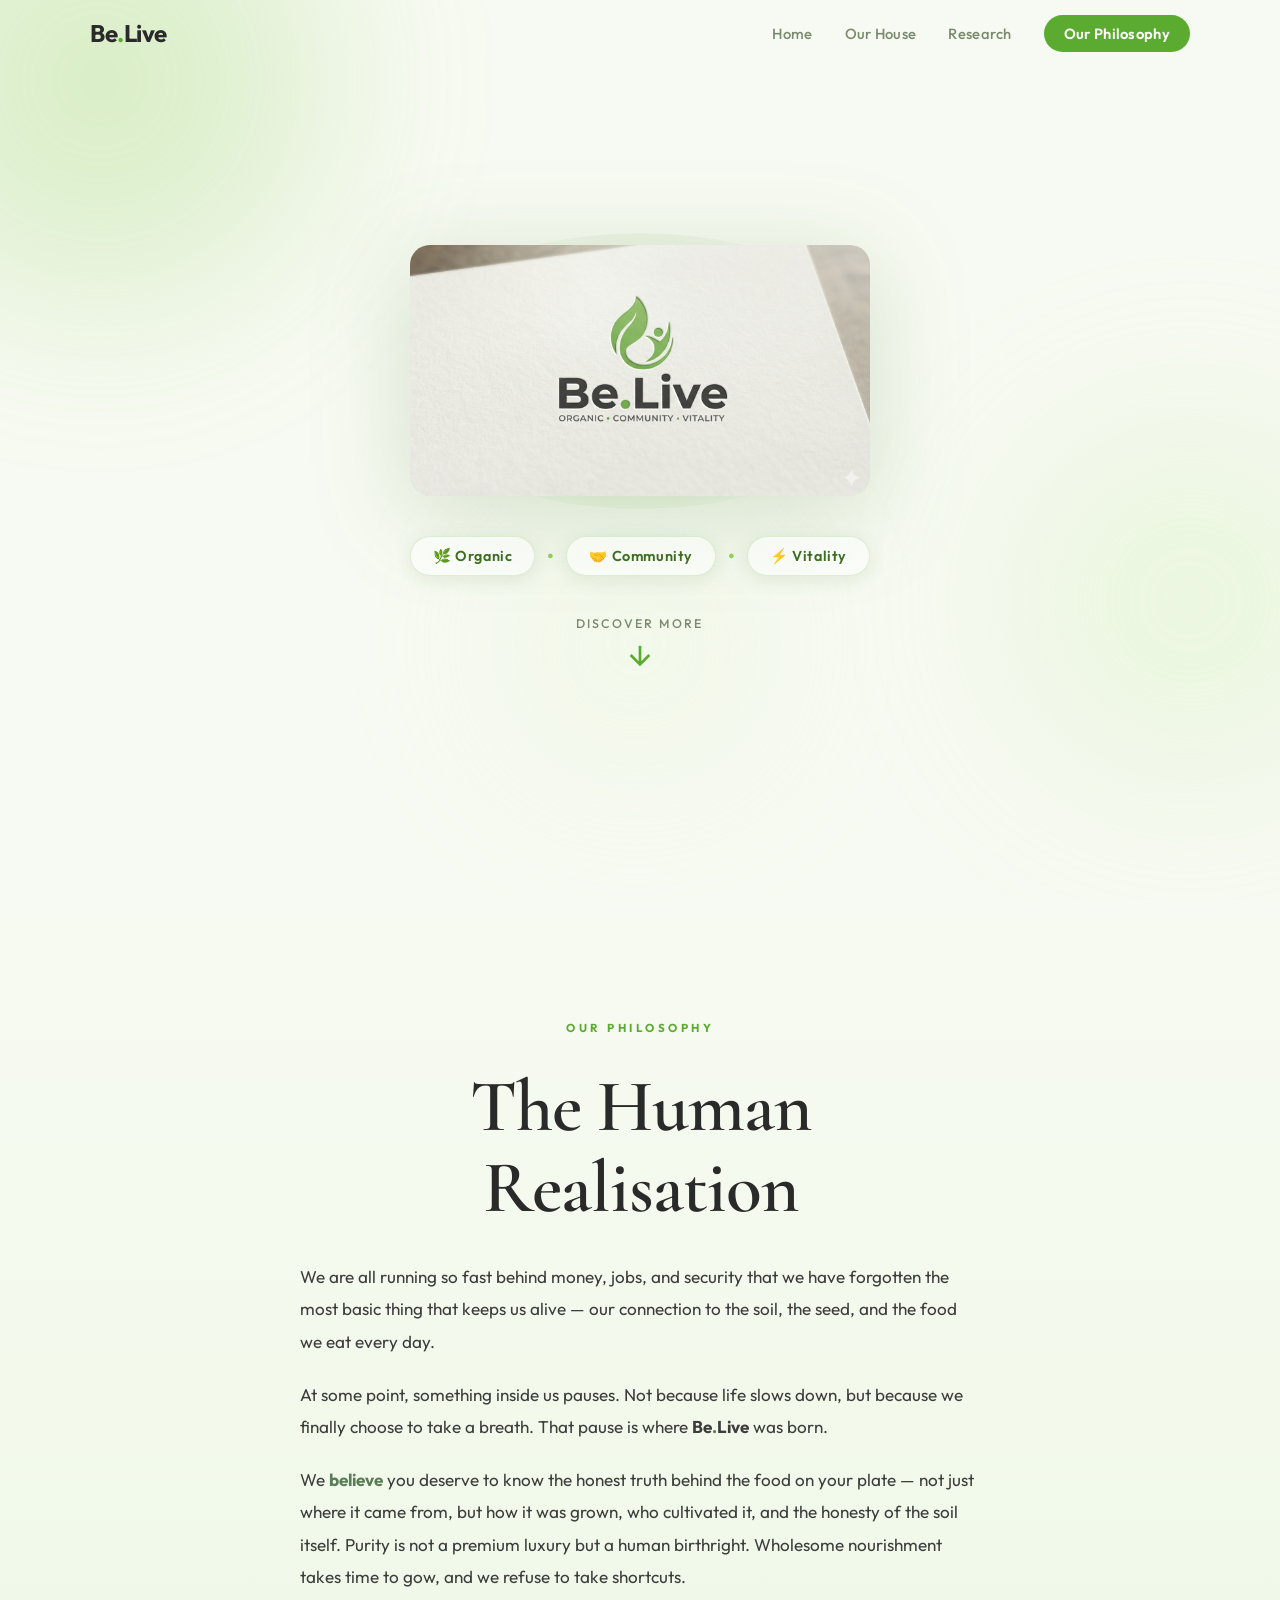
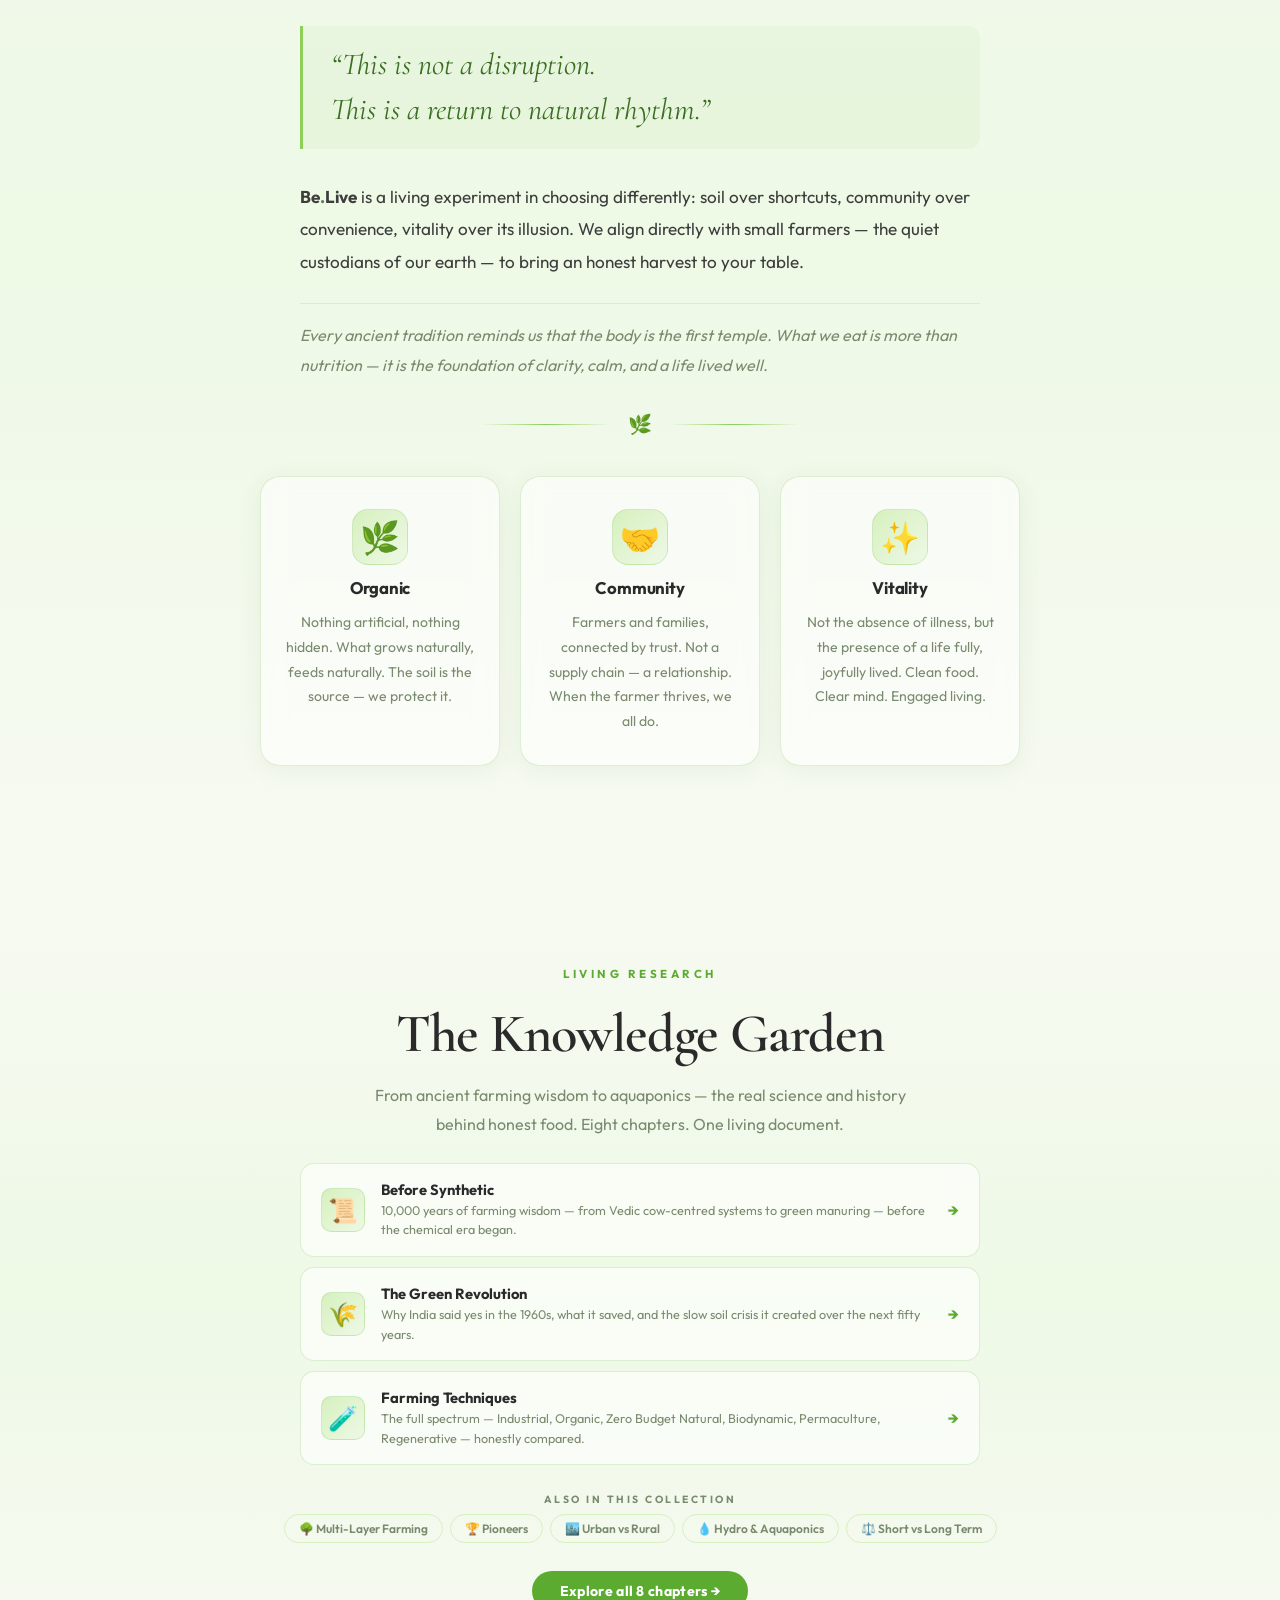
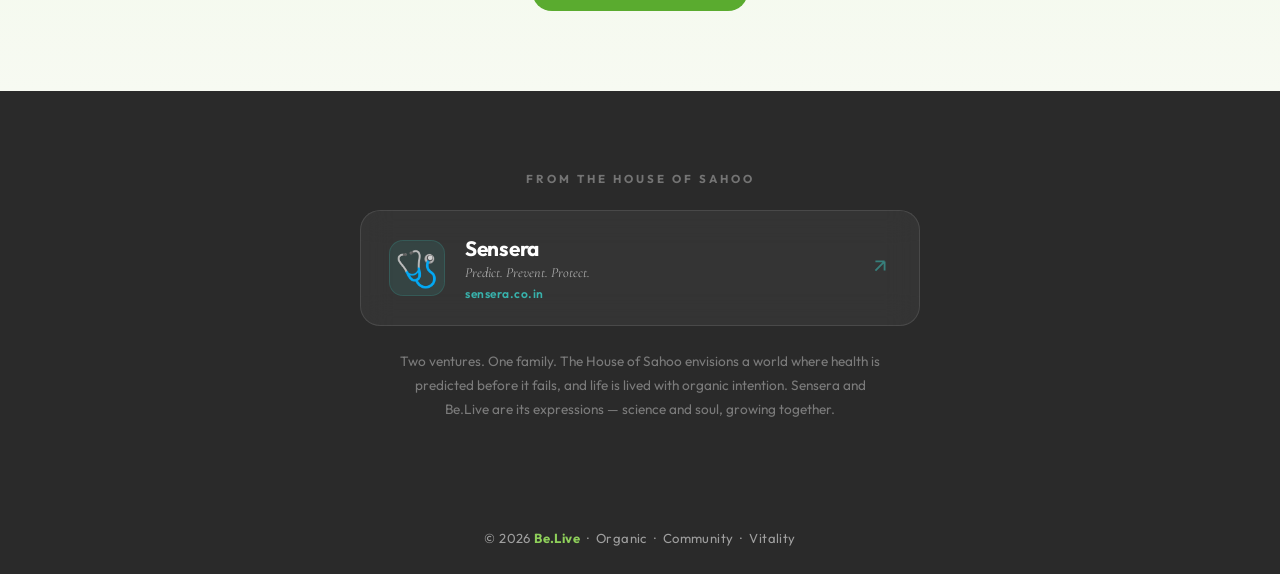
==== commit 3187c8e9: "Restore initial comments and update HTML structure" ====
--- a/index.html
+++ b/index.html
@@ -29,6 +29,170 @@
     href="https://fonts.googleapis.com/css2?family=Outfit:wght@300;400;500;600;700&family=Cormorant+Garamond:ital,wght@0,400;0,600;1,400&display=swap"
     rel="stylesheet" />
   <link rel="stylesheet" href="style.css" />
+  <style>
+    /* ── Knowledge Garden — embedded so GitHub Pages doesn't need style.css update ── */
+    .knowledge {
+      position: relative;
+      z-index: 1;
+      padding: 80px 24px;
+      background: linear-gradient(180deg, var(--cream, #f7faf2) 0%, #eef9e6 50%, var(--cream, #f7faf2) 100%);
+    }
+
+    .knowledge-inner {
+      max-width: 720px;
+      margin: 0 auto;
+      display: flex;
+      flex-direction: column;
+      align-items: center;
+      gap: 24px;
+      text-align: center;
+    }
+
+    .knowledge-sub {
+      font-size: 1rem;
+      color: #7a8a6e;
+      max-width: 560px;
+      line-height: 1.8;
+      margin-top: -8px;
+    }
+
+    /* 3 featured horizontal cards */
+    .knowledge-featured {
+      display: flex;
+      flex-direction: column;
+      gap: 10px;
+      width: 100%;
+    }
+
+    .kf-card {
+      display: flex;
+      align-items: center;
+      gap: 16px;
+      background: rgba(255, 255, 255, 0.6);
+      border: 1px solid rgba(90, 171, 47, 0.18);
+      backdrop-filter: blur(12px);
+      border-radius: 14px;
+      padding: 16px 20px;
+      text-decoration: none;
+      transition: transform 0.35s ease, box-shadow 0.35s ease, background 0.35s ease;
+    }
+
+    .kf-card:hover {
+      transform: translateX(5px);
+      box-shadow: 0 6px 28px rgba(58, 110, 34, 0.13);
+      background: rgba(255, 255, 255, 0.82);
+    }
+
+    .kf-icon {
+      font-size: 1.5rem;
+      flex-shrink: 0;
+      width: 44px;
+      height: 44px;
+      display: flex;
+      align-items: center;
+      justify-content: center;
+      background: linear-gradient(135deg, #d6f0be, #eef9e6);
+      border-radius: 10px;
+      border: 1px solid rgba(90, 171, 47, 0.18);
+    }
+
+    .kf-body {
+      flex: 1;
+      text-align: left;
+    }
+
+    .kf-body strong {
+      display: block;
+      font-size: 0.92rem;
+      font-weight: 700;
+      color: #2a2a2a;
+      margin-bottom: 2px;
+    }
+
+    .kf-body p {
+      font-size: 0.79rem;
+      line-height: 1.55;
+      color: #7a8a6e;
+      margin: 0;
+    }
+
+    .kf-arrow {
+      font-size: 1rem;
+      color: #5aab2f;
+      flex-shrink: 0;
+      font-weight: 700;
+      transition: transform 0.35s ease;
+    }
+
+    .kf-card:hover .kf-arrow {
+      transform: translateX(4px);
+    }
+
+    /* Pill strip */
+    .knowledge-also {
+      display: flex;
+      flex-direction: column;
+      align-items: center;
+      gap: 8px;
+    }
+
+    .knowledge-also-label {
+      font-size: 0.65rem;
+      font-weight: 700;
+      letter-spacing: 2.5px;
+      text-transform: uppercase;
+      color: #7a8a6e;
+    }
+
+    .k-pills {
+      display: flex;
+      flex-wrap: wrap;
+      gap: 7px;
+      justify-content: center;
+    }
+
+    .k-pill {
+      display: inline-block;
+      padding: 6px 14px;
+      border-radius: 50px;
+      border: 1px solid #d6f0be;
+      background: transparent;
+      font-size: 0.75rem;
+      font-weight: 600;
+      color: #7a8a6e;
+      text-decoration: none;
+      transition: background 0.3s, border-color 0.3s, color 0.3s, transform 0.3s;
+    }
+
+    .k-pill:hover {
+      background: #d6f0be;
+      border-color: #8ecf5a;
+      color: #3b6e22;
+      transform: translateY(-1px);
+    }
+
+    /* CTA button */
+    .k-cta {
+      display: inline-block;
+      padding: 11px 28px;
+      border-radius: 50px;
+      background: #5aab2f;
+      color: #fff;
+      font-weight: 700;
+      font-size: 0.88rem;
+      text-decoration: none;
+      letter-spacing: 0.3px;
+      margin-top: 4px;
+      transition: background 0.35s, transform 0.35s, box-shadow 0.35s;
+      font-family: 'Outfit', sans-serif;
+    }
+
+    .k-cta:hover {
+      background: #3b6e22;
+      transform: translateY(-2px);
+      box-shadow: 0 8px 24px rgba(58, 110, 34, 0.28);
+    }
+  </style>
 </head>
 
 <body>
@@ -253,4 +417,4 @@
   <script src="script.js"></script>
 </body>
 
-</html>+</html>
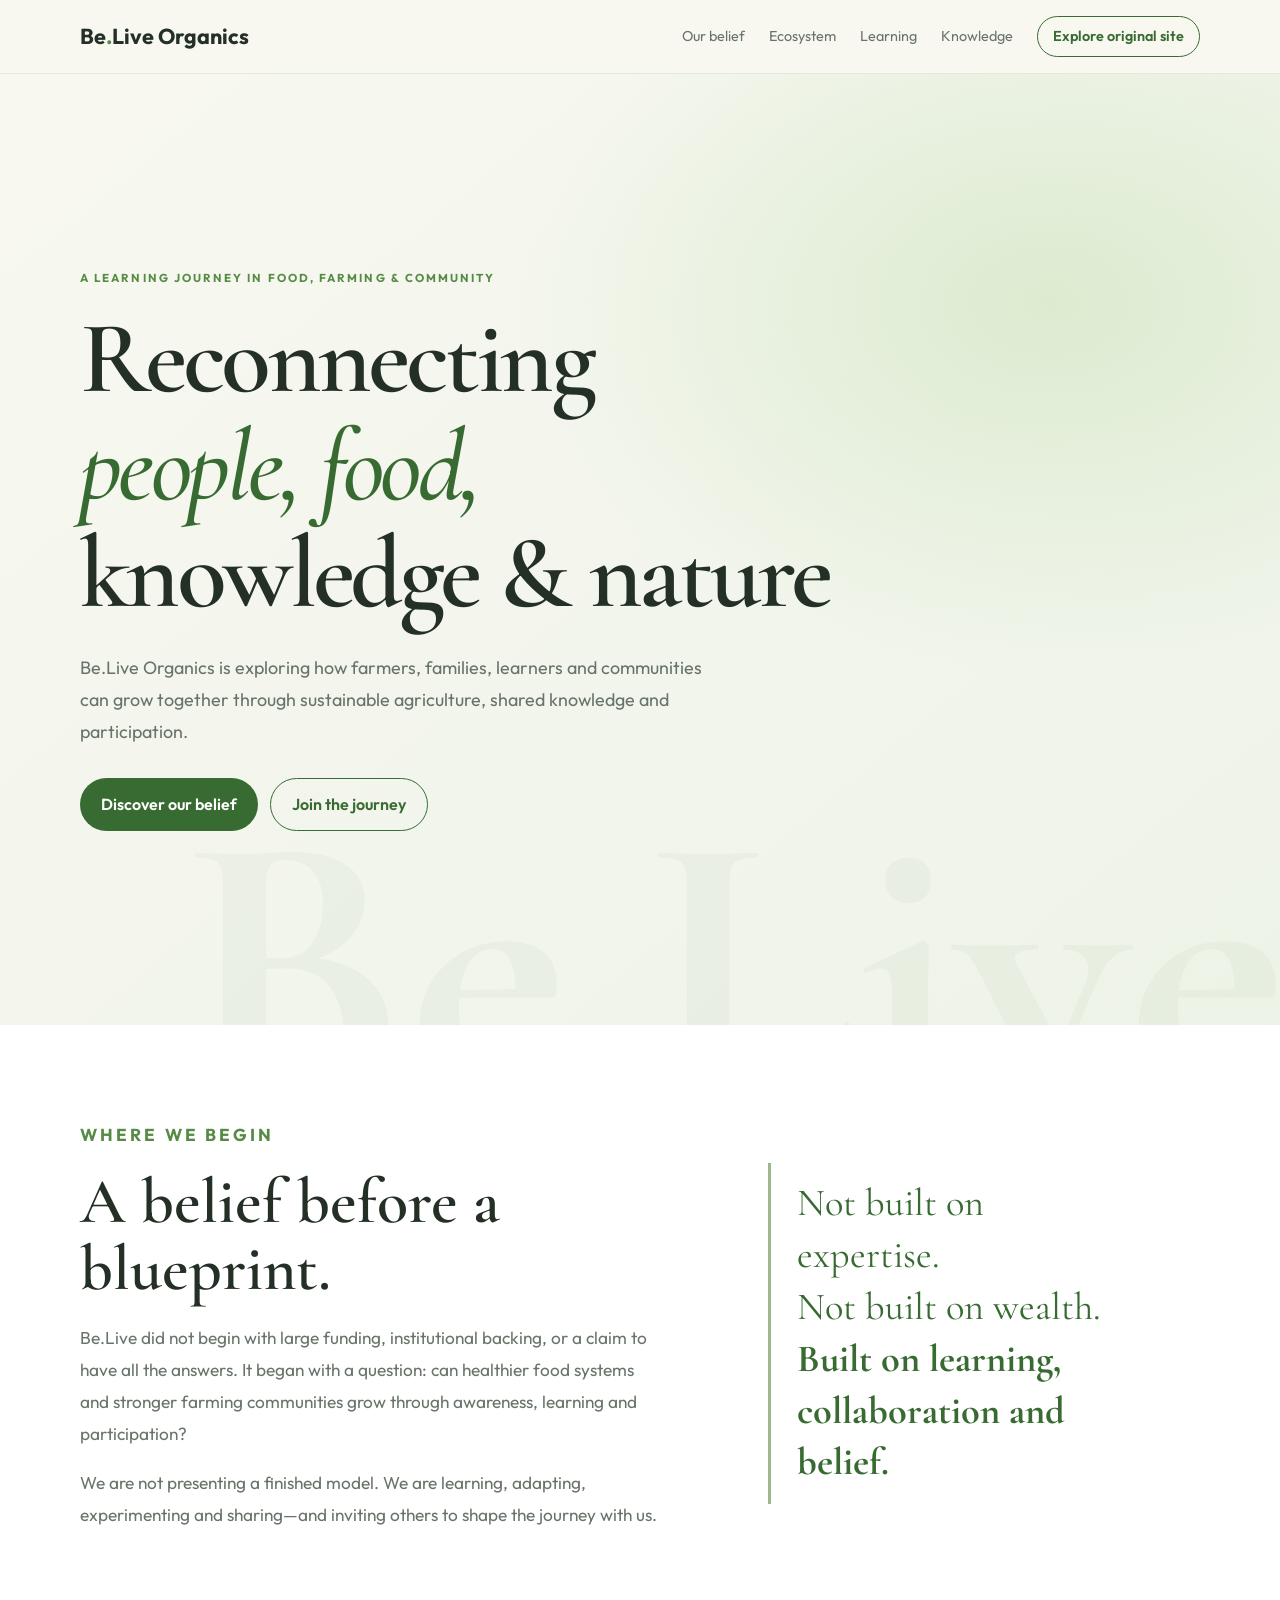
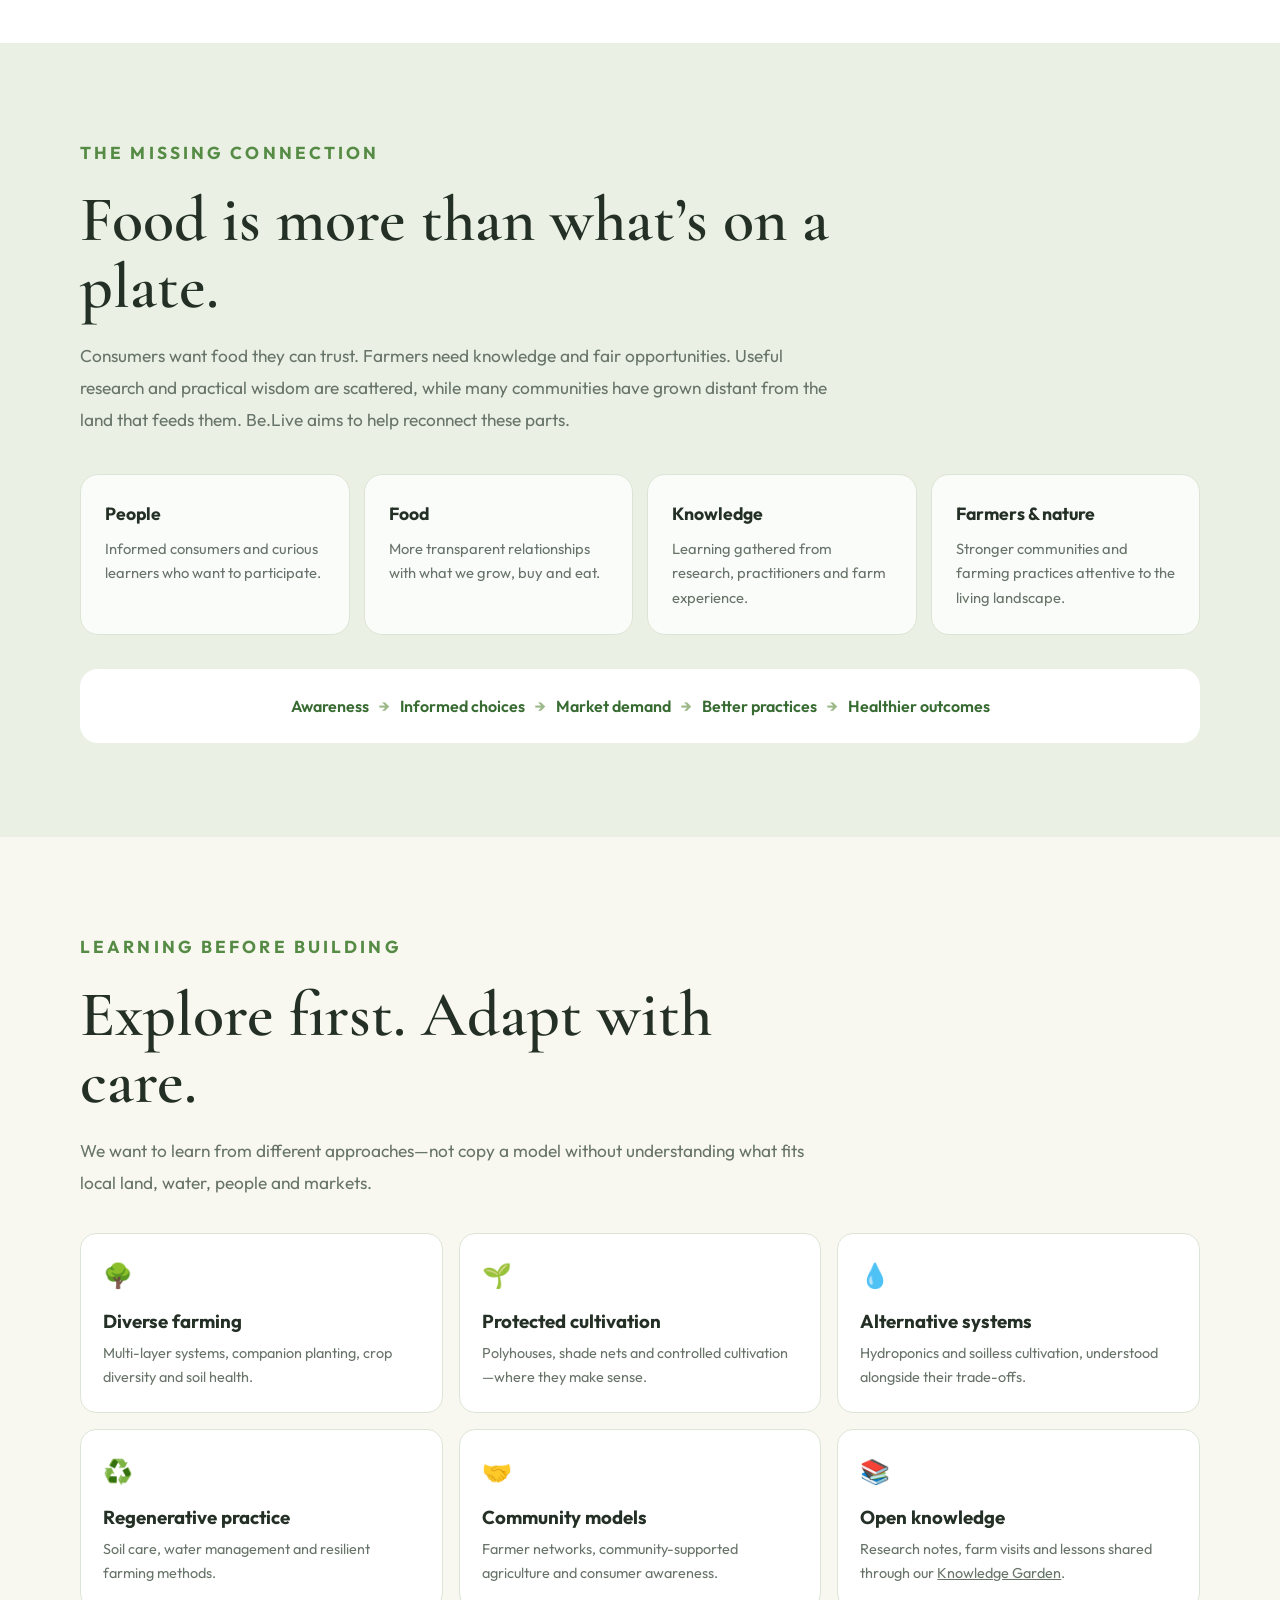
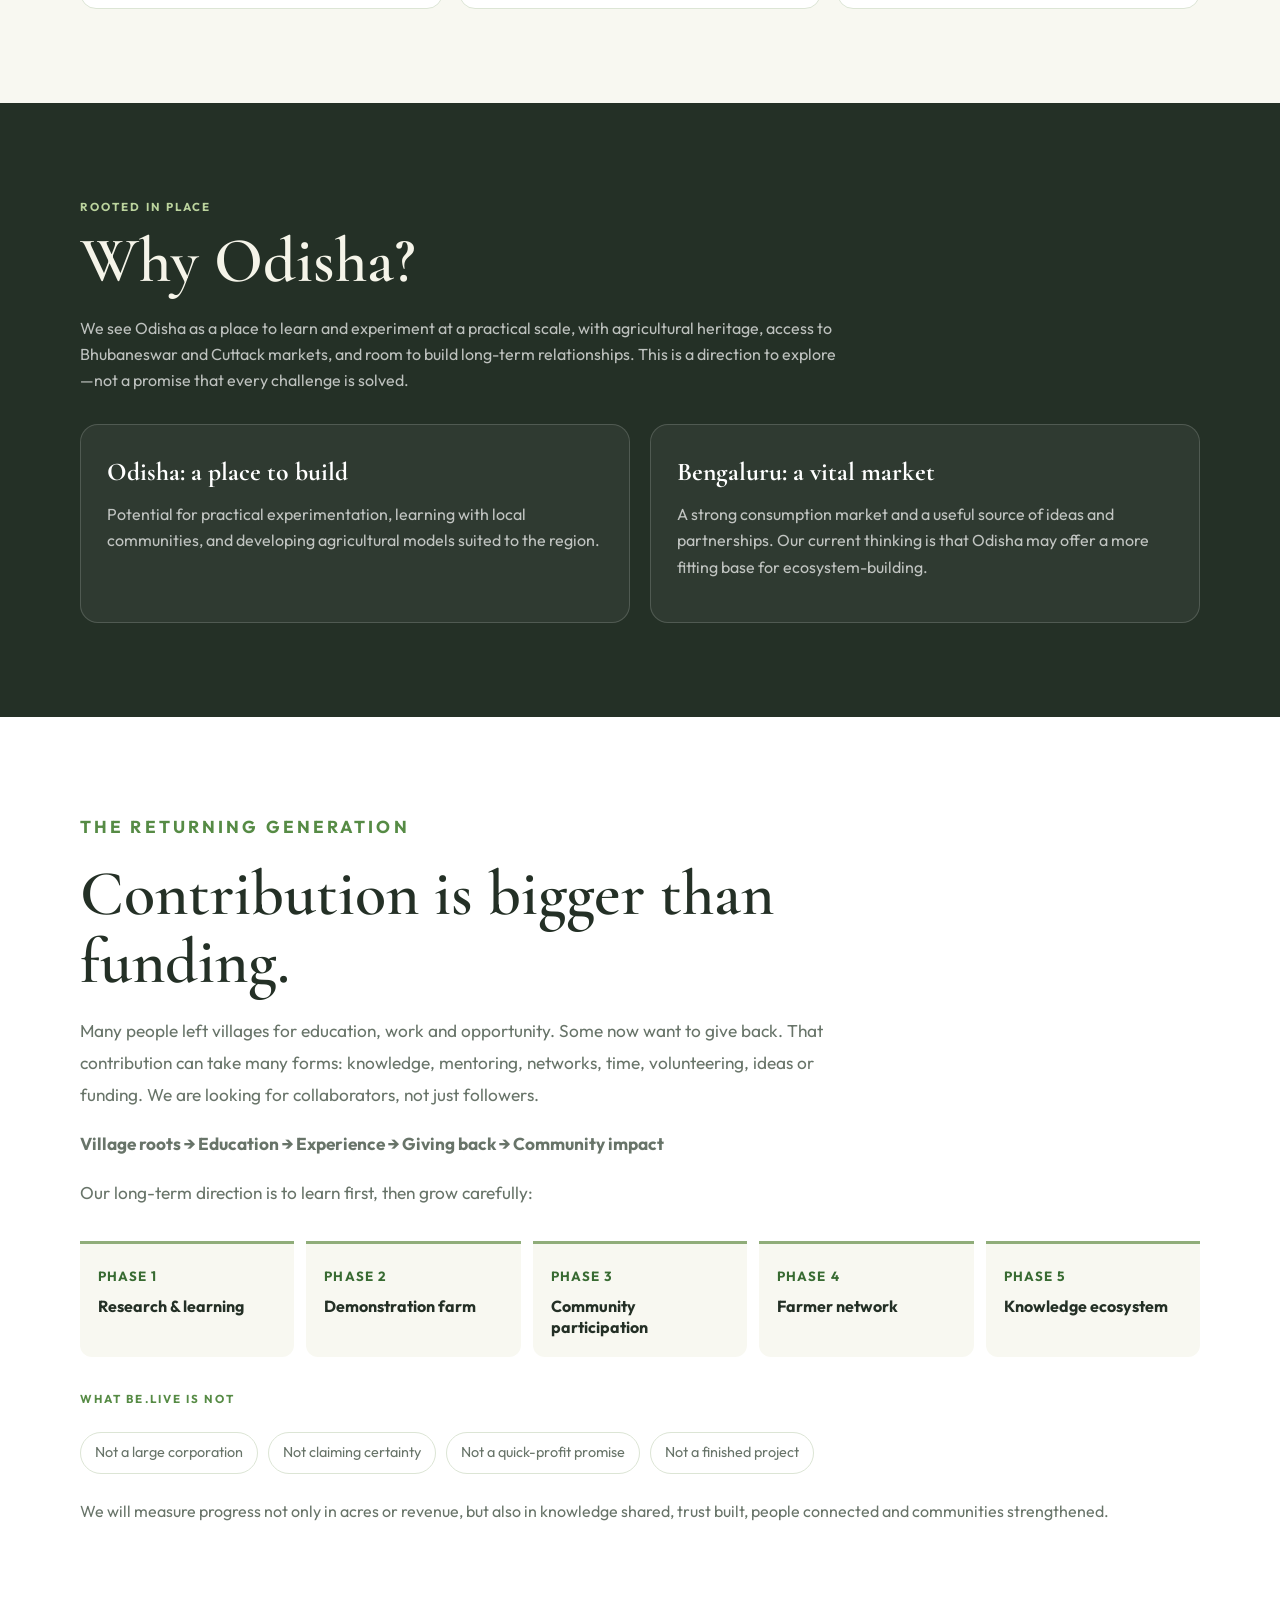
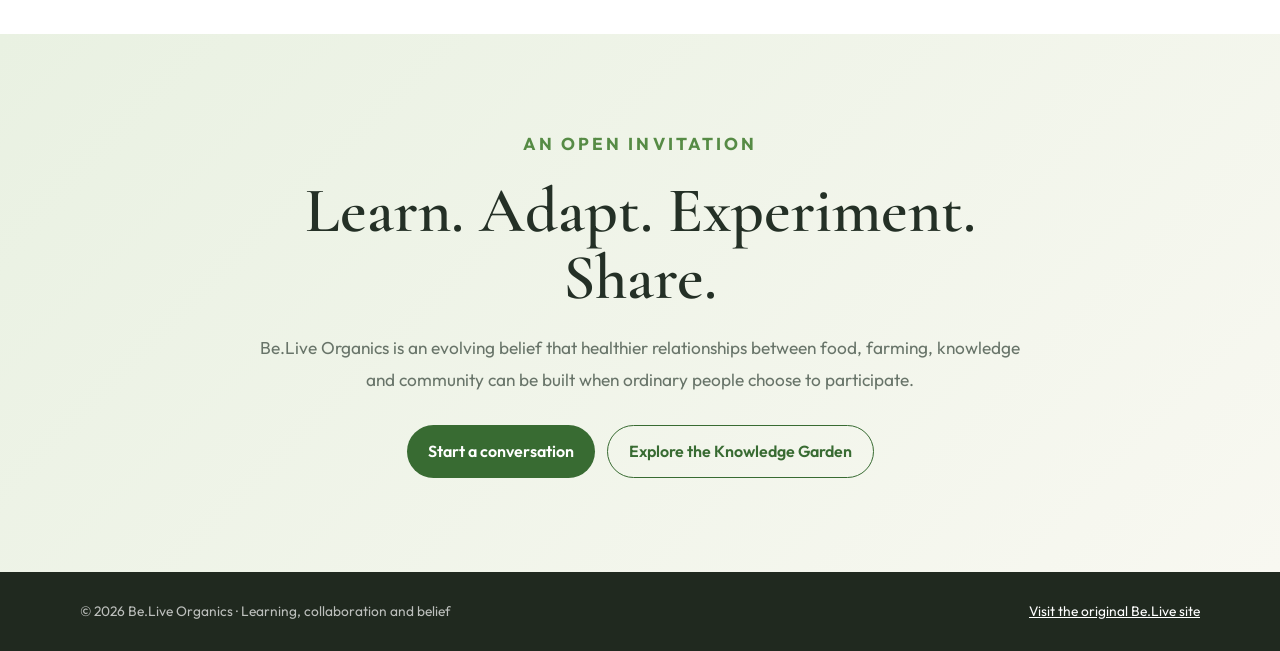
==== commit 4a5179e0: "Make V2 the default homepage and preserve V1 experience" ====
--- a/index.html
+++ b/index.html
@@ -1,420 +1,34 @@
-<!--
-  Be.Live — Landing Page
-  Version : v1.0.0
-  Date    : 2026-10-15
-  Author  : House of Sahoo
-  -----------------------------------------------
-  v1.0.0 | 2026-10-15 | Initial release
-           - Hero section with logo & tagline pills
-           - Philosophy section (placeholder)
-           - "From the House of Sahoo" — Sensera link
-           - Floating leaf particles & parallax
-  v1.1.0 | 2026-10-16 | Philosophy section live
-           - "The Human Realisation" — full company philosophy
-           - Three pillar cards: Organic, Community, Vitality
-           - Pull quote block added
--->
-<!DOCTYPE html>
-<html lang="en">
-
-<head>
-  <meta charset="UTF-8" />
-  <meta name="viewport" content="width=device-width, initial-scale=1.0" />
-  <title>Be.Live — Organic · Community · Vitality</title>
-  <meta name="description"
-    content="Be.Live brings together organic living, community, and vitality for a healthier, more connected life." />
-  <link rel="preconnect" href="https://fonts.googleapis.com" />
-  <link rel="preconnect" href="https://fonts.gstatic.com" crossorigin />
-  <link
-    href="https://fonts.googleapis.com/css2?family=Outfit:wght@300;400;500;600;700&family=Cormorant+Garamond:ital,wght@0,400;0,600;1,400&display=swap"
-    rel="stylesheet" />
-  <link rel="stylesheet" href="style.css" />
-  <style>
-    /* ── Knowledge Garden — embedded so GitHub Pages doesn't need style.css update ── */
-    .knowledge {
-      position: relative;
-      z-index: 1;
-      padding: 80px 24px;
-      background: linear-gradient(180deg, var(--cream, #f7faf2) 0%, #eef9e6 50%, var(--cream, #f7faf2) 100%);
-    }
-
-    .knowledge-inner {
-      max-width: 720px;
-      margin: 0 auto;
-      display: flex;
-      flex-direction: column;
-      align-items: center;
-      gap: 24px;
-      text-align: center;
-    }
-
-    .knowledge-sub {
-      font-size: 1rem;
-      color: #7a8a6e;
-      max-width: 560px;
-      line-height: 1.8;
-      margin-top: -8px;
-    }
-
-    /* 3 featured horizontal cards */
-    .knowledge-featured {
-      display: flex;
-      flex-direction: column;
-      gap: 10px;
-      width: 100%;
-    }
-
-    .kf-card {
-      display: flex;
-      align-items: center;
-      gap: 16px;
-      background: rgba(255, 255, 255, 0.6);
-      border: 1px solid rgba(90, 171, 47, 0.18);
-      backdrop-filter: blur(12px);
-      border-radius: 14px;
-      padding: 16px 20px;
-      text-decoration: none;
-      transition: transform 0.35s ease, box-shadow 0.35s ease, background 0.35s ease;
-    }
-
-    .kf-card:hover {
-      transform: translateX(5px);
-      box-shadow: 0 6px 28px rgba(58, 110, 34, 0.13);
-      background: rgba(255, 255, 255, 0.82);
-    }
-
-    .kf-icon {
-      font-size: 1.5rem;
-      flex-shrink: 0;
-      width: 44px;
-      height: 44px;
-      display: flex;
-      align-items: center;
-      justify-content: center;
-      background: linear-gradient(135deg, #d6f0be, #eef9e6);
-      border-radius: 10px;
-      border: 1px solid rgba(90, 171, 47, 0.18);
-    }
-
-    .kf-body {
-      flex: 1;
-      text-align: left;
-    }
-
-    .kf-body strong {
-      display: block;
-      font-size: 0.92rem;
-      font-weight: 700;
-      color: #2a2a2a;
-      margin-bottom: 2px;
-    }
-
-    .kf-body p {
-      font-size: 0.79rem;
-      line-height: 1.55;
-      color: #7a8a6e;
-      margin: 0;
-    }
-
-    .kf-arrow {
-      font-size: 1rem;
-      color: #5aab2f;
-      flex-shrink: 0;
-      font-weight: 700;
-      transition: transform 0.35s ease;
-    }
-
-    .kf-card:hover .kf-arrow {
-      transform: translateX(4px);
-    }
-
-    /* Pill strip */
-    .knowledge-also {
-      display: flex;
-      flex-direction: column;
-      align-items: center;
-      gap: 8px;
-    }
-
-    .knowledge-also-label {
-      font-size: 0.65rem;
-      font-weight: 700;
-      letter-spacing: 2.5px;
-      text-transform: uppercase;
-      color: #7a8a6e;
-    }
-
-    .k-pills {
-      display: flex;
-      flex-wrap: wrap;
-      gap: 7px;
-      justify-content: center;
-    }
-
-    .k-pill {
-      display: inline-block;
-      padding: 6px 14px;
-      border-radius: 50px;
-      border: 1px solid #d6f0be;
-      background: transparent;
-      font-size: 0.75rem;
-      font-weight: 600;
-      color: #7a8a6e;
-      text-decoration: none;
-      transition: background 0.3s, border-color 0.3s, color 0.3s, transform 0.3s;
-    }
-
-    .k-pill:hover {
-      background: #d6f0be;
-      border-color: #8ecf5a;
-      color: #3b6e22;
-      transform: translateY(-1px);
-    }
-
-    /* CTA button */
-    .k-cta {
-      display: inline-block;
-      padding: 11px 28px;
-      border-radius: 50px;
-      background: #5aab2f;
-      color: #fff;
-      font-weight: 700;
-      font-size: 0.88rem;
-      text-decoration: none;
-      letter-spacing: 0.3px;
-      margin-top: 4px;
-      transition: background 0.35s, transform 0.35s, box-shadow 0.35s;
-      font-family: 'Outfit', sans-serif;
-    }
-
-    .k-cta:hover {
-      background: #3b6e22;
-      transform: translateY(-2px);
-      box-shadow: 0 8px 24px rgba(58, 110, 34, 0.28);
-    }
-  </style>
-</head>
-
-<body>
-
-  <!-- Ambient background orbs -->
-  <div class="bg-orb orb-1"></div>
-  <div class="bg-orb orb-2"></div>
-  <div class="bg-orb orb-3"></div>
-
-  <!-- Floating leaf particles -->
-  <div class="particles" id="particles"></div>
-
-  <!-- NAV -->
-  <nav class="navbar" id="navbar">
-    <div class="nav-inner">
-      <span class="nav-brand">Be<span class="dot">.</span>Live</span>
-      <ul class="nav-links">
-        <li><a href="#hero">Home</a></li>
-        <li><a href="#supporters">Our House</a></li>
-        <li><a href="research.html">Research</a></li>
-        <li><a href="#philosophy" class="nav-cta">Our Philosophy</a></li>
-      </ul>
-    </div>
-  </nav>
-
-  <!-- HERO SECTION -->
-  <section class="hero" id="hero">
-    <div class="hero-content">
-
-      <!-- Logo -->
-      <div class="logo-wrapper" id="logo-wrapper">
-        <div class="logo-glow-ring"></div>
-        <img src="logo.jpg" alt="Be.Live logo — Organic, Community, Vitality" class="logo-img" id="main-logo" />
-      </div>
-
-      <!-- Tagline badges -->
-      <div class="tagline-pills" id="tagline-pills">
-        <span class="pill">🌿 Organic</span>
-        <span class="pill-dot">•</span>
-        <span class="pill">🤝 Community</span>
-        <span class="pill-dot">•</span>
-        <span class="pill">⚡ Vitality</span>
-      </div>
-
-      <!-- Scroll cue -->
-      <div class="scroll-cue" id="scroll-cue">
-        <span>Discover more</span>
-        <div class="scroll-arrow">
-          <svg viewBox="0 0 24 24" fill="none" stroke="currentColor" stroke-width="2">
-            <path d="M12 5v14M5 12l7 7 7-7" />
-          </svg>
-        </div>
-      </div>
-
-    </div>
-  </section>
-
-  <!-- PHILOSOPHY -->
-  <section class="philosophy" id="philosophy">
-    <div class="philosophy-inner">
-
-      <p class="philosophy-label">Our Philosophy</p>
-      <h2 class="philosophy-heading">The Human<br />Realisation</h2>
-
-      <div class="philosophy-body">
-        <p>
-          We are all running so fast behind money, jobs, and security that we have
-          forgotten the most basic thing that keeps us alive &mdash; our connection
-          to the soil, the seed, and the food we eat every day.
-        </p>
-        <p>
-          At some point, something inside us pauses. Not because life slows down,
-          but because we finally choose to take a breath. That pause is where <strong>Be<span
-              style="color: #5a7d57;">.</span>Live</strong> was born.
-        </p>
-        <p>
-          We <span style="color: #5a7d57 !important; font-weight: bold !important;">believe</span> you deserve to know
-          the honest truth behind the food on your plate &mdash;
-          not just where it came from, but how it was grown, who cultivated it, and the honesty of the soil itself.
-          Purity is not a premium luxury but a human birthright. Wholesome nourishment takes time to gow, and we refuse
-          to take shortcuts.
-        </p>
-
-        <blockquote class="philosophy-quote">
-          &ldquo;This is not a disruption.<br />This is a return to natural rhythm.&rdquo;
-        </blockquote>
-
-        <p>
-          <strong>Be<span style="color: #5a7d57;">.</span>Live</strong> is a living experiment in choosing differently:
-          soil over shortcuts,
-          community over convenience, vitality over its illusion.
-          We align directly with small farmers &mdash; the quiet custodians of our earth
-          &mdash; to bring an honest harvest to your table.
-        </p>
-        <p class="philosophy-vedanta">
-          Every ancient tradition reminds us that the body is the first temple.
-          What we eat is more than nutrition &mdash; it is the foundation of clarity,
-          calm, and a life lived well.
-        </p>
-      </div>
-
-      <div class="philosophy-divider">
-        <span></span><span class="leaf-icon">🌿</span><span></span>
-      </div>
-
-      <!-- Three Pillars -->
-      <div class="pillars">
-        <div class="pillar">
-          <span class="pillar-icon">🌿</span>
-          <h3 class="pillar-title">Organic</h3>
-          <p class="pillar-desc">Nothing artificial, nothing hidden.
-            What grows naturally, feeds naturally.
-            The soil is the source &mdash; we protect it.</p>
-        </div>
-        <div class="pillar">
-          <span class="pillar-icon">🤝</span>
-          <h3 class="pillar-title">Community</h3>
-          <p class="pillar-desc">Farmers and families, connected by trust.
-            Not a supply chain &mdash; a relationship.
-            When the farmer thrives, we all do.</p>
-        </div>
-        <div class="pillar">
-          <span class="pillar-icon">✨</span>
-          <h3 class="pillar-title">Vitality</h3>
-          <p class="pillar-desc">Not the absence of illness,
-            but the presence of a life fully, joyfully lived.
-            Clean food. Clear mind. Engaged living.</p>
-        </div>
-      </div>
-
-    </div>
-  </section>
-
-  <!-- KNOWLEDGE GARDEN TEASER -->
-  <section class="knowledge" id="knowledge">
-    <div class="knowledge-inner">
-      <p class="philosophy-label">Living Research</p>
-      <h2 class="philosophy-heading" style="font-size:clamp(2rem,5vw,3.4rem);">The Knowledge Garden</h2>
-      <p class="knowledge-sub">
-        From ancient farming wisdom to aquaponics — the real science and history
-        behind honest food. Eight chapters. One living document.
-      </p>
-
-      <!-- 3 Featured Cards -->
-      <div class="knowledge-featured">
-        <a href="research.html#ancient" class="kf-card">
-          <span class="kf-icon">📜</span>
-          <div class="kf-body">
-            <strong>Before Synthetic</strong>
-            <p>10,000 years of farming wisdom — from Vedic cow-centred systems to green manuring — before the chemical
-              era began.</p>
-          </div>
-          <span class="kf-arrow">→</span>
-        </a>
-        <a href="research.html#green-rev" class="kf-card">
-          <span class="kf-icon">🌾</span>
-          <div class="kf-body">
-            <strong>The Green Revolution</strong>
-            <p>Why India said yes in the 1960s, what it saved, and the slow soil crisis it created over the next fifty
-              years.</p>
-          </div>
-          <span class="kf-arrow">→</span>
-        </a>
-        <a href="research.html#techniques" class="kf-card">
-          <span class="kf-icon">🧪</span>
-          <div class="kf-body">
-            <strong>Farming Techniques</strong>
-            <p>The full spectrum — Industrial, Organic, Zero Budget Natural, Biodynamic, Permaculture, Regenerative —
-              honestly compared.</p>
-          </div>
-          <span class="kf-arrow">→</span>
-        </a>
-      </div>
-
-      <!-- Compact pill strip for remaining topics -->
-      <div class="knowledge-also">
-        <span class="knowledge-also-label">Also in this collection</span>
-        <div class="k-pills">
-          <a href="research.html#multilayer" class="k-pill">🌳 Multi-Layer Farming</a>
-          <a href="research.html#pioneers" class="k-pill">🏆 Pioneers</a>
-          <a href="research.html#urbanrural" class="k-pill">🏙️ Urban vs Rural</a>
-          <a href="research.html#hydro" class="k-pill">💧 Hydro & Aquaponics</a>
-          <a href="research.html#stlterm" class="k-pill">⚖️ Short vs Long Term</a>
-        </div>
-      </div>
-
-      <a href="research.html" class="k-cta">Explore all 8 chapters →</a>
-    </div>
-  </section>
-
-  <!-- SUPPORTERS SECTION -->
-  <section class="supporters" id="supporters">
-    <div class="supporters-inner">
-      <p class="supporters-label">From the House of Sahoo</p>
-      <a href="https://sensera.co.in" target="_blank" rel="noopener noreferrer" class="supporter-card"
-        id="sensera-card">
-        <div class="supporter-icon">🩺</div>
-        <div class="supporter-info">
-          <span class="supporter-name">Sensera</span>
-          <span class="supporter-tagline">Predict. Prevent. Protect.</span>
-          <span class="supporter-domain">sensera.co.in</span>
-        </div>
-        <div class="supporter-arrow">
-          <svg viewBox="0 0 24 24" fill="none" stroke="currentColor" stroke-width="2">
-            <path d="M7 17L17 7M17 7H7M17 7v10" />
-          </svg>
-        </div>
-      </a>
-      <p class="supporters-note">
-        Two ventures. One family. The House of Sahoo envisions a world where health
-        is predicted before it fails, and life is lived with organic intention.
-        Sensera and Be.Live are its expressions — science and soul, growing together.
-      </p>
-    </div>
-  </section>
-
-  <!-- FOOTER -->
-  <footer class="footer">
-    <p>© 2026 <strong>Be.Live</strong> &nbsp;·&nbsp; Organic &nbsp;·&nbsp; Community &nbsp;·&nbsp; Vitality</p>
-  </footer>
-
-  <script src="script.js"></script>
-</body>
-
-</html>
+<!DOCTYPE html>
+<html lang="en">
+<head>
+  <meta charset="UTF-8" />
+  <meta name="viewport" content="width=device-width, initial-scale=1.0" />
+  <title>Be.Live Organics — Reconnecting People, Food & Nature</title>
+  <meta name="description" content="Be.Live Organics is exploring how people, food, knowledge, nature and communities can reconnect through learning, sustainable agriculture and participation." />
+  <link rel="preconnect" href="https://fonts.googleapis.com" />
+  <link rel="preconnect" href="https://fonts.gstatic.com" crossorigin />
+  <link href="https://fonts.googleapis.com/css2?family=Outfit:wght@300;400;500;600;700&family=Cormorant+Garamond:wght@400;500;600;700&display=swap" rel="stylesheet" />
+  <style>
+    :root{--green:#386b32;--green2:#568b45;--mint:#eaf1e4;--cream:#f8f8f1;--ink:#243026;--muted:#687469;--white:#fff;--line:#dce5d5;--serif:'Cormorant Garamond',Georgia,serif;--sans:'Outfit',sans-serif}
+    *{box-sizing:border-box}html{scroll-behavior:smooth;scroll-padding-top:82px}body{margin:0;background:var(--cream);color:var(--ink);font-family:var(--sans);line-height:1.65}a{color:inherit}.wrap{width:min(1120px,calc(100% - 44px));margin:auto}.eyebrow{text-transform:uppercase;letter-spacing:.18em;font-size:.72rem;font-weight:700;color:var(--green2)}h1,h2,h3,p{margin-top:0}h1,h2{font-family:var(--serif);font-weight:600;line-height:1.05}h2{font-size:clamp(2.4rem,5vw,4rem);margin-bottom:20px}p{color:var(--muted)}
+    .nav{height:74px;position:sticky;top:0;z-index:10;background:rgba(248,248,241,.92);backdrop-filter:blur(14px);border-bottom:1px solid rgba(220,229,213,.75)}.nav-inner{height:100%;display:flex;align-items:center;justify-content:space-between;gap:24px}.brand{font-weight:700;text-decoration:none;font-size:1.35rem;white-space:nowrap}.brand span{color:var(--green2)}.nav-links{display:flex;align-items:center;gap:24px}.nav-links a{text-decoration:none;color:var(--muted);font-size:.9rem}.nav-links a:hover{color:var(--green)}.switch{border:1px solid var(--green);border-radius:99px;padding:8px 15px!important;color:var(--green)!important;font-weight:600;white-space:nowrap}.switch:hover{background:var(--green);color:white!important}
+    .hero{min-height:660px;display:grid;align-items:center;position:relative;overflow:hidden;background:radial-gradient(ellipse at 82% 24%,#dcebd0 0,transparent 36%),linear-gradient(140deg,#f8f8f1,#eef3e8)}.hero:after{content:'Be.Live';position:absolute;right:-.02em;bottom:-.36em;font-family:var(--serif);font-size:clamp(11rem,30vw,27rem);font-weight:700;color:rgba(56,107,50,.045);line-height:1;pointer-events:none}.hero-content{max-width:780px;padding:100px 0;position:relative;z-index:1}.hero h1{font-size:clamp(3.6rem,8vw,7.2rem);margin:18px 0 24px;letter-spacing:-.035em}.hero h1 em{color:var(--green);font-weight:500}.hero-copy{font-size:1.12rem;max-width:650px;line-height:1.8}.actions{display:flex;gap:12px;flex-wrap:wrap;margin-top:30px}.button{display:inline-flex;text-decoration:none;align-items:center;justify-content:center;border-radius:99px;padding:12px 21px;background:var(--green);color:white;font-weight:600}.button.secondary{color:var(--green);background:transparent;border:1px solid var(--green)}.button:hover{transform:translateY(-2px)}
+    section{padding:94px 0}.intro{max-width:760px}.intro p{font-size:1.08rem;line-height:1.85}.belief{background:#fff}.belief-grid{display:grid;grid-template-columns:1.1fr .9fr;gap:70px;align-items:center}.quote{font-family:var(--serif);font-size:clamp(1.7rem,3vw,2.4rem);line-height:1.35;color:var(--green);border-left:3px solid #9db98a;padding:15px 26px}.quote strong{font-weight:700}.connection{background:var(--mint)}.connection-grid{display:grid;grid-template-columns:repeat(4,1fr);gap:14px;margin-top:38px}.card{background:rgba(255,255,255,.78);border:1px solid var(--line);border-radius:18px;padding:24px}.card h3{margin:0 0 9px;font-size:1.1rem}.card p{margin:0;font-size:.92rem}.flow{display:flex;flex-wrap:wrap;align-items:center;justify-content:center;gap:10px;margin:34px 0 0;padding:24px;background:white;border-radius:18px}.flow span{font-weight:600;color:var(--green)}.flow b{color:#9db98a}
+    .learning-grid{display:grid;grid-template-columns:repeat(3,1fr);gap:16px;margin-top:34px}.learning-card{background:white;border-radius:16px;padding:22px;border:1px solid var(--line)}.learning-card .icon{font-size:1.5rem}.learning-card h3{margin:10px 0 6px}.learning-card p{font-size:.9rem;margin:0}.location{background:var(--ink);color:white}.location h2{color:#f5f4e9}.location p{color:rgba(255,255,255,.7)}.location .eyebrow{color:#bbd39d}.location-grid{display:grid;grid-template-columns:1fr 1fr;gap:20px;margin-top:30px}.location-card{padding:26px;border:1px solid rgba(255,255,255,.16);border-radius:18px;background:rgba(255,255,255,.05)}.location-card h3{font-family:var(--serif);font-size:1.6rem;margin-bottom:8px}.location-card strong{color:#d5e6c6}.returning{background:white}.roadmap{display:grid;grid-template-columns:repeat(5,1fr);gap:12px;margin:32px 0}.phase{padding:18px;border-top:3px solid #90ad7a;background:var(--cream);border-radius:0 0 12px 12px}.phase small{color:var(--green);font-weight:700;text-transform:uppercase;letter-spacing:.08em}.phase strong{display:block;margin-top:7px;line-height:1.35}.not-list{display:flex;flex-wrap:wrap;gap:10px;margin:24px 0}.not-list span{padding:8px 14px;border:1px solid var(--line);border-radius:99px;color:var(--muted);font-size:.9rem}.join{background:linear-gradient(135deg,#e9f1e2,#f8f8f1);text-align:center}.join .intro{margin:auto}.footer{padding:28px 0;background:#20291f;color:rgba(255,255,255,.7);font-size:.86rem}.footer-inner{display:flex;justify-content:space-between;gap:20px;align-items:center}.footer a{color:white}
+    @media(max-width:780px){.nav-links a:not(.switch){display:none}.hero{min-height:570px}.belief-grid{grid-template-columns:1fr;gap:24px}.connection-grid{grid-template-columns:1fr 1fr}.learning-grid{grid-template-columns:1fr 1fr}.roadmap{grid-template-columns:1fr 1fr}.location-grid{grid-template-columns:1fr}.footer-inner{flex-direction:column;text-align:center}}@media(max-width:480px){.wrap{width:min(100% - 30px,1120px)}section{padding:70px 0}.connection-grid,.learning-grid{grid-template-columns:1fr}.switch{font-size:.78rem;padding:7px 11px!important}.hero h1{font-size:3.4rem}.flow{gap:7px;font-size:.86rem}}
+  </style>
+</head>
+<body>
+  <header class="nav"><div class="wrap nav-inner"><a class="brand" href="#home">Be<span>.</span>Live Organics</a><nav class="nav-links" aria-label="Main navigation"><a href="#belief">Our belief</a><a href="#ecosystem">Ecosystem</a><a href="#learning">Learning</a><a href="research.html">Knowledge</a><a class="switch" href="index-v1.html">Explore original site</a></nav></div></header>
+  <main>
+    <section class="hero" id="home"><div class="wrap"><div class="hero-content"><p class="eyebrow">A learning journey in food, farming & community</p><h1>Reconnecting<br><em>people, food,</em><br>knowledge & nature</h1><p class="hero-copy">Be.Live Organics is exploring how farmers, families, learners and communities can grow together through sustainable agriculture, shared knowledge and participation.</p><div class="actions"><a class="button" href="#belief">Discover our belief</a><a class="button secondary" href="#join">Join the journey</a></div></div></div></section>
+    <section class="belief" id="belief"><div class="wrap belief-grid"><div class="intro"><p class="eyebrow">Where we begin</p><h2>A belief before a blueprint.</h2><p>Be.Live did not begin with large funding, institutional backing, or a claim to have all the answers. It began with a question: can healthier food systems and stronger farming communities grow through awareness, learning and participation?</p><p>We are not presenting a finished model. We are learning, adapting, experimenting and sharing—and inviting others to shape the journey with us.</p></div><blockquote class="quote">Not built on expertise.<br>Not built on wealth.<br><strong>Built on learning, collaboration and belief.</strong></blockquote></div></section>
+    <section class="connection" id="ecosystem"><div class="wrap"><div class="intro"><p class="eyebrow">The missing connection</p><h2>Food is more than what’s on a plate.</h2><p>Consumers want food they can trust. Farmers need knowledge and fair opportunities. Useful research and practical wisdom are scattered, while many communities have grown distant from the land that feeds them. Be.Live aims to help reconnect these parts.</p></div><div class="connection-grid"><article class="card"><h3>People</h3><p>Informed consumers and curious learners who want to participate.</p></article><article class="card"><h3>Food</h3><p>More transparent relationships with what we grow, buy and eat.</p></article><article class="card"><h3>Knowledge</h3><p>Learning gathered from research, practitioners and farm experience.</p></article><article class="card"><h3>Farmers & nature</h3><p>Stronger communities and farming practices attentive to the living landscape.</p></article></div><div class="flow" aria-label="Awareness creates a path to healthier outcomes"><span>Awareness</span><b>→</b><span>Informed choices</span><b>→</b><span>Market demand</span><b>→</b><span>Better practices</span><b>→</b><span>Healthier outcomes</span></div></div></section>
+    <section id="learning"><div class="wrap"><div class="intro"><p class="eyebrow">Learning before building</p><h2>Explore first. Adapt with care.</h2><p>We want to learn from different approaches—not copy a model without understanding what fits local land, water, people and markets.</p></div><div class="learning-grid"><article class="learning-card"><span class="icon">🌳</span><h3>Diverse farming</h3><p>Multi-layer systems, companion planting, crop diversity and soil health.</p></article><article class="learning-card"><span class="icon">🌱</span><h3>Protected cultivation</h3><p>Polyhouses, shade nets and controlled cultivation—where they make sense.</p></article><article class="learning-card"><span class="icon">💧</span><h3>Alternative systems</h3><p>Hydroponics and soilless cultivation, understood alongside their trade-offs.</p></article><article class="learning-card"><span class="icon">♻️</span><h3>Regenerative practice</h3><p>Soil care, water management and resilient farming methods.</p></article><article class="learning-card"><span class="icon">🤝</span><h3>Community models</h3><p>Farmer networks, community-supported agriculture and consumer awareness.</p></article><article class="learning-card"><span class="icon">📚</span><h3>Open knowledge</h3><p>Research notes, farm visits and lessons shared through our <a href="research.html">Knowledge Garden</a>.</p></article></div></div></section>
+    <section class="location"><div class="wrap"><p class="eyebrow">Rooted in place</p><h2>Why Odisha?</h2><p class="intro">We see Odisha as a place to learn and experiment at a practical scale, with agricultural heritage, access to Bhubaneswar and Cuttack markets, and room to build long-term relationships. This is a direction to explore—not a promise that every challenge is solved.</p><div class="location-grid"><article class="location-card"><h3>Odisha: a place to build</h3><p>Potential for practical experimentation, learning with local communities, and developing agricultural models suited to the region.</p></article><article class="location-card"><h3>Bengaluru: a vital market</h3><p>A strong consumption market and a useful source of ideas and partnerships. Our current thinking is that Odisha may offer a more fitting base for ecosystem-building.</p></article></div></div></section>
+    <section class="returning"><div class="wrap"><div class="intro"><p class="eyebrow">The returning generation</p><h2>Contribution is bigger than funding.</h2><p>Many people left villages for education, work and opportunity. Some now want to give back. That contribution can take many forms: knowledge, mentoring, networks, time, volunteering, ideas or funding. We are looking for collaborators, not just followers.</p><p><strong>Village roots → Education → Experience → Giving back → Community impact</strong></p><p>Our long-term direction is to learn first, then grow carefully:</p></div><div class="roadmap"><div class="phase"><small>Phase 1</small><strong>Research & learning</strong></div><div class="phase"><small>Phase 2</small><strong>Demonstration farm</strong></div><div class="phase"><small>Phase 3</small><strong>Community participation</strong></div><div class="phase"><small>Phase 4</small><strong>Farmer network</strong></div><div class="phase"><small>Phase 5</small><strong>Knowledge ecosystem</strong></div></div><p class="eyebrow">What Be.Live is not</p><div class="not-list"><span>Not a large corporation</span><span>Not claiming certainty</span><span>Not a quick-profit promise</span><span>Not a finished project</span></div><p>We will measure progress not only in acres or revenue, but also in knowledge shared, trust built, people connected and communities strengthened.</p></div></section>
+    <section class="join" id="join"><div class="wrap intro"><p class="eyebrow">An open invitation</p><h2>Learn. Adapt. Experiment. Share.</h2><p>Be.Live Organics is an evolving belief that healthier relationships between food, farming, knowledge and community can be built when ordinary people choose to participate.</p><div class="actions" style="justify-content:center"><a class="button" href="mailto:hello@beliveorganics.com?subject=Join%20the%20Be.Live%20journey">Start a conversation</a><a class="button secondary" href="research.html">Explore the Knowledge Garden</a></div></div></section>
+  </main>
+  <footer class="footer"><div class="wrap footer-inner"><span>© 2026 Be.Live Organics · Learning, collaboration and belief</span><a href="index-v1.html">Visit the original Be.Live site</a></div></footer>
+</body>
+</html>
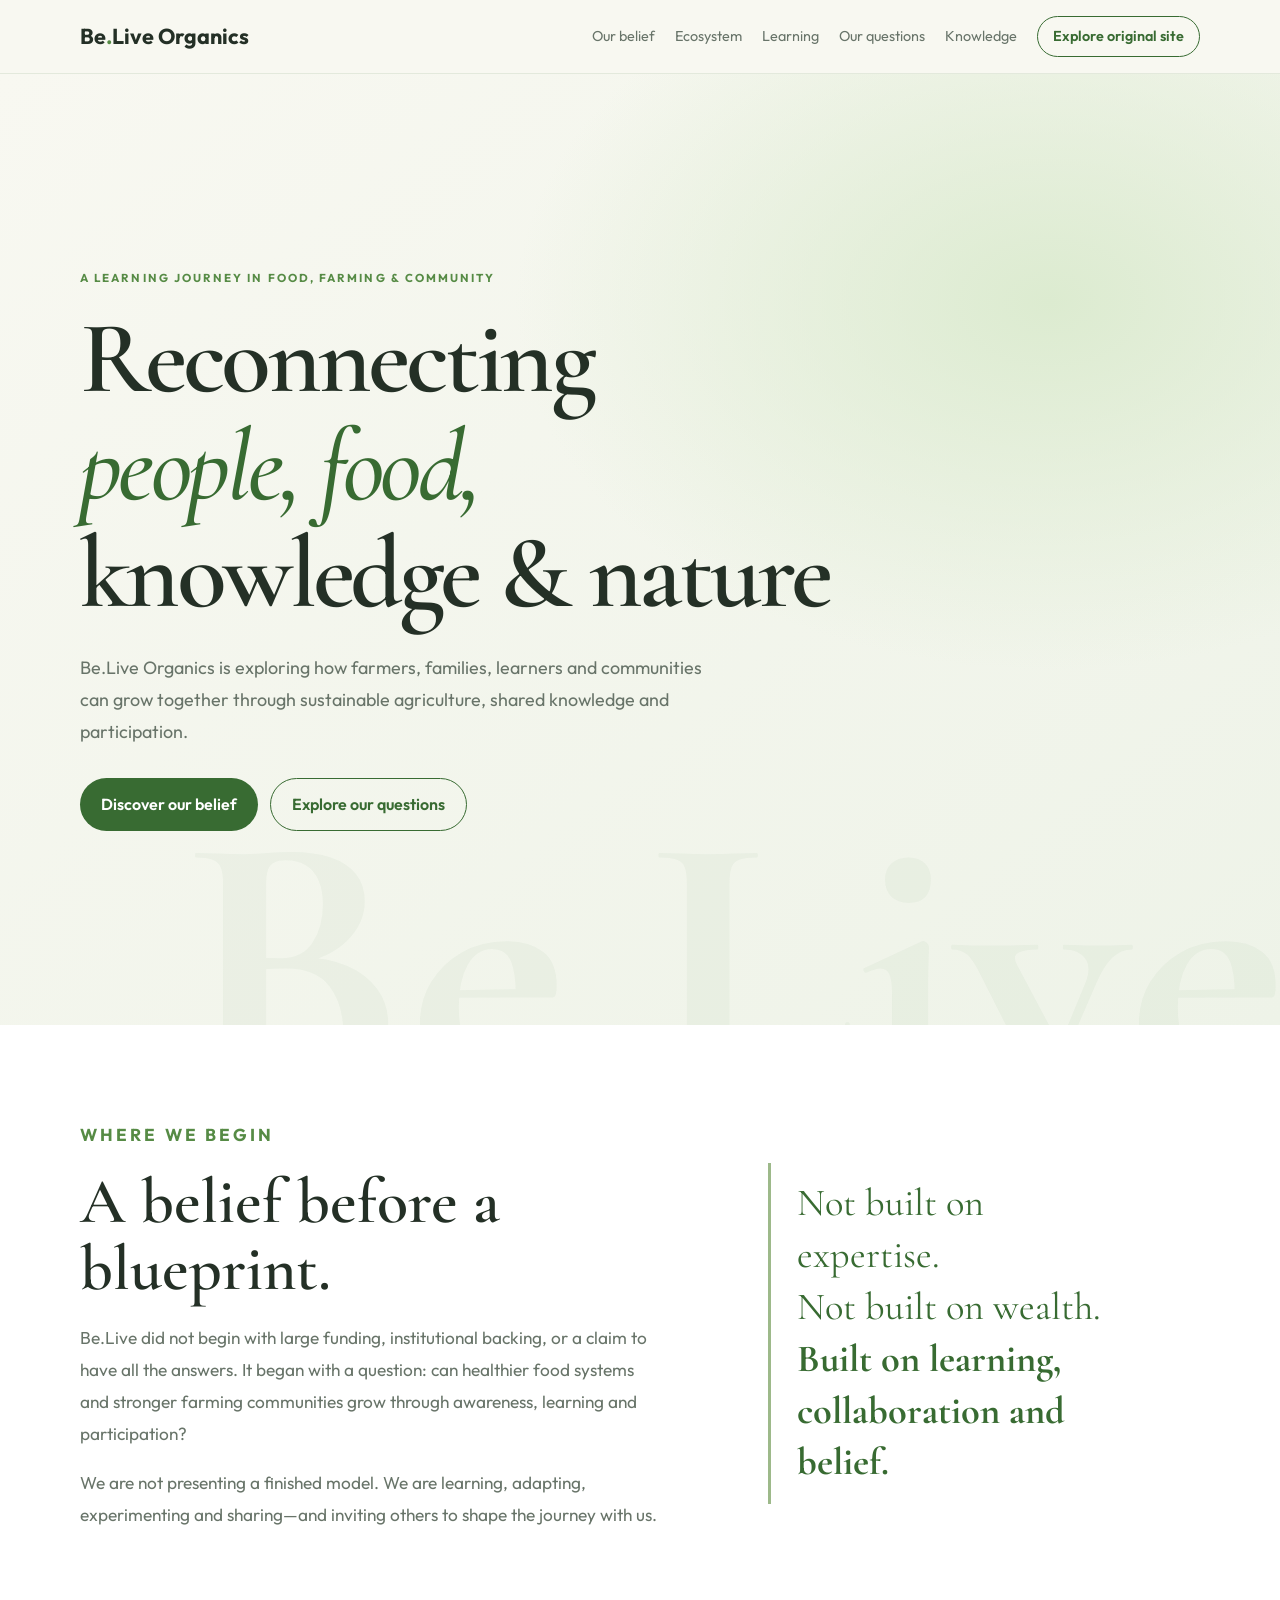
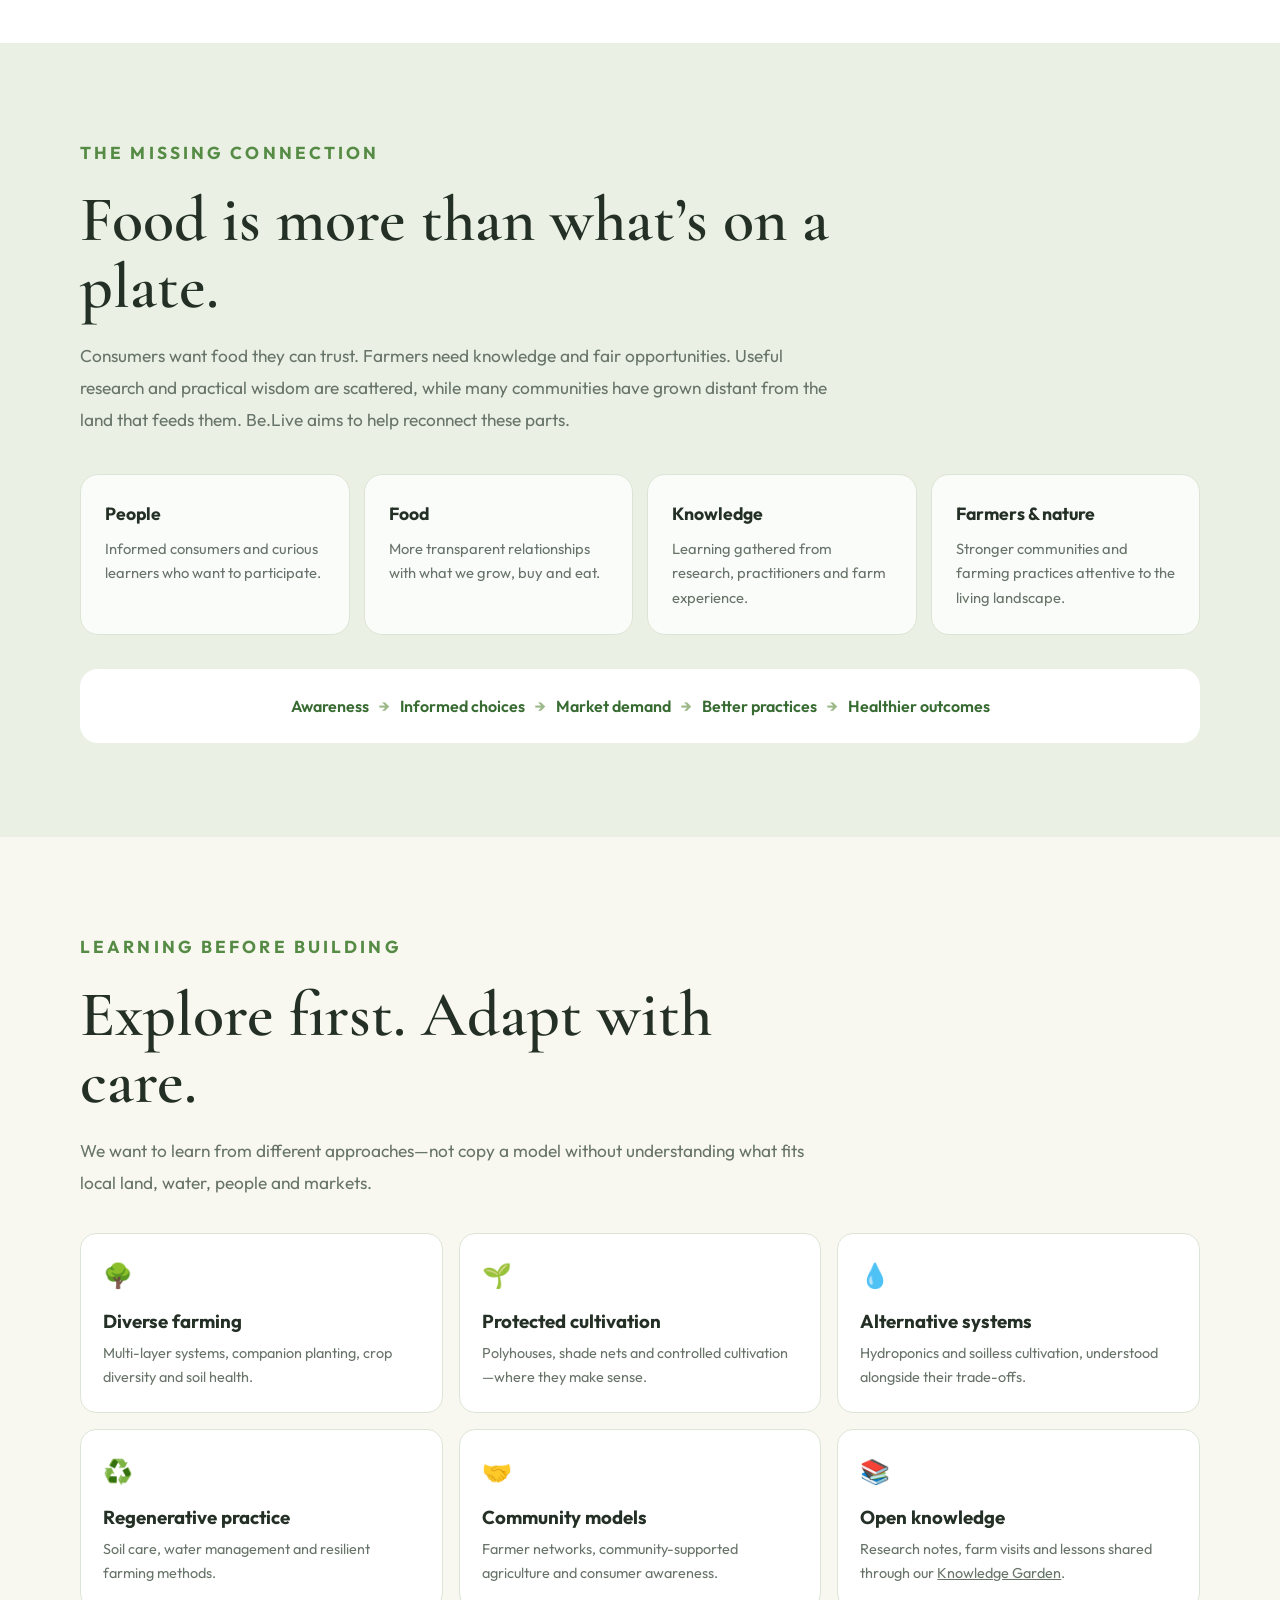
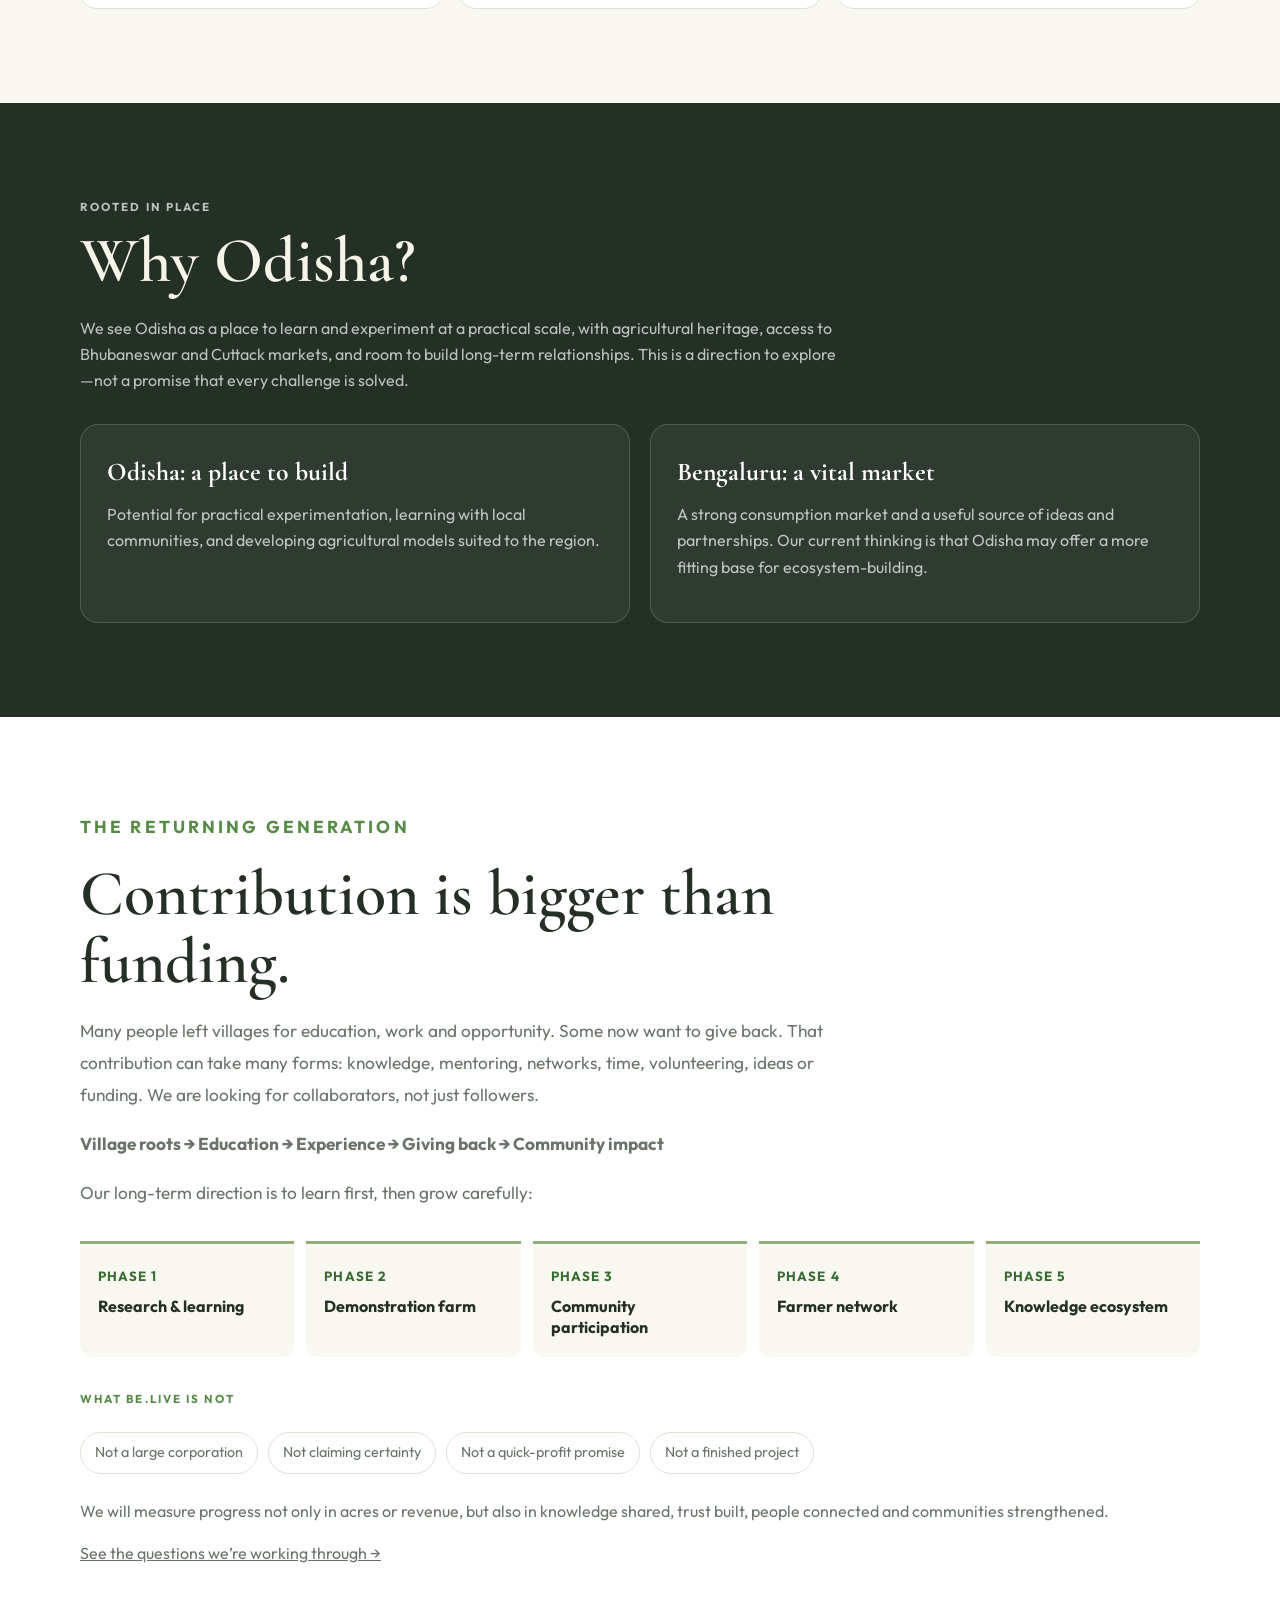
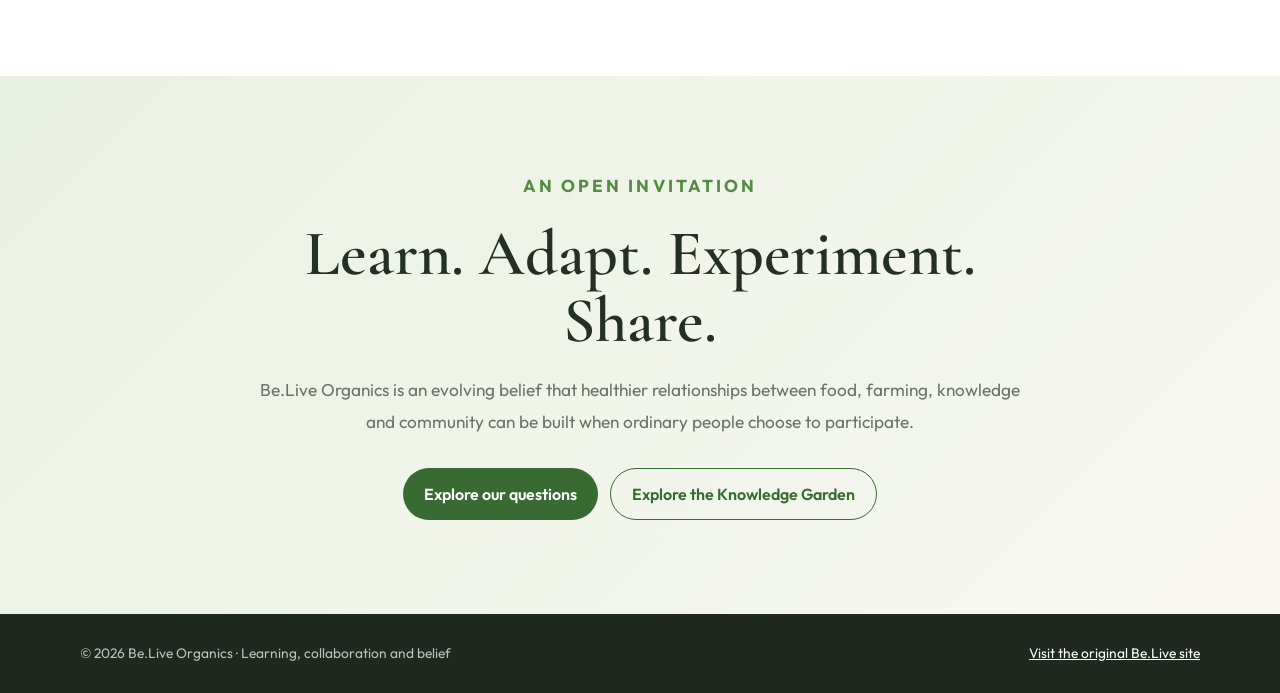
==== commit 470611d0: "Add V2 vision and open questions page" ====
--- a/index.html
+++ b/index.html
@@ -9,25 +9,24 @@
   <link rel="preconnect" href="https://fonts.gstatic.com" crossorigin />
   <link href="https://fonts.googleapis.com/css2?family=Outfit:wght@300;400;500;600;700&family=Cormorant+Garamond:wght@400;500;600;700&display=swap" rel="stylesheet" />
   <style>
-    :root{--green:#386b32;--green2:#568b45;--mint:#eaf1e4;--cream:#f8f8f1;--ink:#243026;--muted:#687469;--white:#fff;--line:#dce5d5;--serif:'Cormorant Garamond',Georgia,serif;--sans:'Outfit',sans-serif}
-    *{box-sizing:border-box}html{scroll-behavior:smooth;scroll-padding-top:82px}body{margin:0;background:var(--cream);color:var(--ink);font-family:var(--sans);line-height:1.65}a{color:inherit}.wrap{width:min(1120px,calc(100% - 44px));margin:auto}.eyebrow{text-transform:uppercase;letter-spacing:.18em;font-size:.72rem;font-weight:700;color:var(--green2)}h1,h2,h3,p{margin-top:0}h1,h2{font-family:var(--serif);font-weight:600;line-height:1.05}h2{font-size:clamp(2.4rem,5vw,4rem);margin-bottom:20px}p{color:var(--muted)}
-    .nav{height:74px;position:sticky;top:0;z-index:10;background:rgba(248,248,241,.92);backdrop-filter:blur(14px);border-bottom:1px solid rgba(220,229,213,.75)}.nav-inner{height:100%;display:flex;align-items:center;justify-content:space-between;gap:24px}.brand{font-weight:700;text-decoration:none;font-size:1.35rem;white-space:nowrap}.brand span{color:var(--green2)}.nav-links{display:flex;align-items:center;gap:24px}.nav-links a{text-decoration:none;color:var(--muted);font-size:.9rem}.nav-links a:hover{color:var(--green)}.switch{border:1px solid var(--green);border-radius:99px;padding:8px 15px!important;color:var(--green)!important;font-weight:600;white-space:nowrap}.switch:hover{background:var(--green);color:white!important}
+    :root{--green:#386b32;--green2:#568b45;--mint:#eaf1e4;--cream:#f8f8f1;--ink:#243026;--muted:#687469;--white:#fff;--line:#dce5d5;--serif:'Cormorant Garamond',Georgia,serif;--sans:'Outfit',sans-serif}*{box-sizing:border-box}html{scroll-behavior:smooth;scroll-padding-top:82px}body{margin:0;background:var(--cream);color:var(--ink);font-family:var(--sans);line-height:1.65}a{color:inherit}.wrap{width:min(1120px,calc(100% - 44px));margin:auto}.eyebrow{text-transform:uppercase;letter-spacing:.18em;font-size:.72rem;font-weight:700;color:var(--green2)}h1,h2,h3,p{margin-top:0}h1,h2{font-family:var(--serif);font-weight:600;line-height:1.05}h2{font-size:clamp(2.4rem,5vw,4rem);margin-bottom:20px}p{color:var(--muted)}
+    .nav{height:74px;position:sticky;top:0;z-index:10;background:rgba(248,248,241,.92);backdrop-filter:blur(14px);border-bottom:1px solid rgba(220,229,213,.75)}.nav-inner{height:100%;display:flex;align-items:center;justify-content:space-between;gap:24px}.brand{font-weight:700;text-decoration:none;font-size:1.35rem;white-space:nowrap}.brand span{color:var(--green2)}.nav-links{display:flex;align-items:center;gap:20px}.nav-links a{text-decoration:none;color:var(--muted);font-size:.9rem}.nav-links a:hover{color:var(--green)}.switch{border:1px solid var(--green);border-radius:99px;padding:8px 15px!important;color:var(--green)!important;font-weight:600;white-space:nowrap}.switch:hover{background:var(--green);color:white!important}
     .hero{min-height:660px;display:grid;align-items:center;position:relative;overflow:hidden;background:radial-gradient(ellipse at 82% 24%,#dcebd0 0,transparent 36%),linear-gradient(140deg,#f8f8f1,#eef3e8)}.hero:after{content:'Be.Live';position:absolute;right:-.02em;bottom:-.36em;font-family:var(--serif);font-size:clamp(11rem,30vw,27rem);font-weight:700;color:rgba(56,107,50,.045);line-height:1;pointer-events:none}.hero-content{max-width:780px;padding:100px 0;position:relative;z-index:1}.hero h1{font-size:clamp(3.6rem,8vw,7.2rem);margin:18px 0 24px;letter-spacing:-.035em}.hero h1 em{color:var(--green);font-weight:500}.hero-copy{font-size:1.12rem;max-width:650px;line-height:1.8}.actions{display:flex;gap:12px;flex-wrap:wrap;margin-top:30px}.button{display:inline-flex;text-decoration:none;align-items:center;justify-content:center;border-radius:99px;padding:12px 21px;background:var(--green);color:white;font-weight:600}.button.secondary{color:var(--green);background:transparent;border:1px solid var(--green)}.button:hover{transform:translateY(-2px)}
     section{padding:94px 0}.intro{max-width:760px}.intro p{font-size:1.08rem;line-height:1.85}.belief{background:#fff}.belief-grid{display:grid;grid-template-columns:1.1fr .9fr;gap:70px;align-items:center}.quote{font-family:var(--serif);font-size:clamp(1.7rem,3vw,2.4rem);line-height:1.35;color:var(--green);border-left:3px solid #9db98a;padding:15px 26px}.quote strong{font-weight:700}.connection{background:var(--mint)}.connection-grid{display:grid;grid-template-columns:repeat(4,1fr);gap:14px;margin-top:38px}.card{background:rgba(255,255,255,.78);border:1px solid var(--line);border-radius:18px;padding:24px}.card h3{margin:0 0 9px;font-size:1.1rem}.card p{margin:0;font-size:.92rem}.flow{display:flex;flex-wrap:wrap;align-items:center;justify-content:center;gap:10px;margin:34px 0 0;padding:24px;background:white;border-radius:18px}.flow span{font-weight:600;color:var(--green)}.flow b{color:#9db98a}
-    .learning-grid{display:grid;grid-template-columns:repeat(3,1fr);gap:16px;margin-top:34px}.learning-card{background:white;border-radius:16px;padding:22px;border:1px solid var(--line)}.learning-card .icon{font-size:1.5rem}.learning-card h3{margin:10px 0 6px}.learning-card p{font-size:.9rem;margin:0}.location{background:var(--ink);color:white}.location h2{color:#f5f4e9}.location p{color:rgba(255,255,255,.7)}.location .eyebrow{color:#bbd39d}.location-grid{display:grid;grid-template-columns:1fr 1fr;gap:20px;margin-top:30px}.location-card{padding:26px;border:1px solid rgba(255,255,255,.16);border-radius:18px;background:rgba(255,255,255,.05)}.location-card h3{font-family:var(--serif);font-size:1.6rem;margin-bottom:8px}.location-card strong{color:#d5e6c6}.returning{background:white}.roadmap{display:grid;grid-template-columns:repeat(5,1fr);gap:12px;margin:32px 0}.phase{padding:18px;border-top:3px solid #90ad7a;background:var(--cream);border-radius:0 0 12px 12px}.phase small{color:var(--green);font-weight:700;text-transform:uppercase;letter-spacing:.08em}.phase strong{display:block;margin-top:7px;line-height:1.35}.not-list{display:flex;flex-wrap:wrap;gap:10px;margin:24px 0}.not-list span{padding:8px 14px;border:1px solid var(--line);border-radius:99px;color:var(--muted);font-size:.9rem}.join{background:linear-gradient(135deg,#e9f1e2,#f8f8f1);text-align:center}.join .intro{margin:auto}.footer{padding:28px 0;background:#20291f;color:rgba(255,255,255,.7);font-size:.86rem}.footer-inner{display:flex;justify-content:space-between;gap:20px;align-items:center}.footer a{color:white}
-    @media(max-width:780px){.nav-links a:not(.switch){display:none}.hero{min-height:570px}.belief-grid{grid-template-columns:1fr;gap:24px}.connection-grid{grid-template-columns:1fr 1fr}.learning-grid{grid-template-columns:1fr 1fr}.roadmap{grid-template-columns:1fr 1fr}.location-grid{grid-template-columns:1fr}.footer-inner{flex-direction:column;text-align:center}}@media(max-width:480px){.wrap{width:min(100% - 30px,1120px)}section{padding:70px 0}.connection-grid,.learning-grid{grid-template-columns:1fr}.switch{font-size:.78rem;padding:7px 11px!important}.hero h1{font-size:3.4rem}.flow{gap:7px;font-size:.86rem}}
+    .learning-grid{display:grid;grid-template-columns:repeat(3,1fr);gap:16px;margin-top:34px}.learning-card{background:white;border-radius:16px;padding:22px;border:1px solid var(--line)}.learning-card .icon{font-size:1.5rem}.learning-card h3{margin:10px 0 6px}.learning-card p{font-size:.9rem;margin:0}.location{background:var(--ink);color:white}.location h2{color:#f5f4e9}.location p{color:rgba(255,255,255,.7)}.location-grid{display:grid;grid-template-columns:1fr 1fr;gap:20px;margin-top:30px}.location-card{padding:26px;border:1px solid rgba(255,255,255,.16);border-radius:18px;background:rgba(255,255,255,.05)}.location-card h3{font-family:var(--serif);font-size:1.6rem;margin-bottom:8px}.location-card strong{color:#d5e6c6}.returning{background:white}.roadmap{display:grid;grid-template-columns:repeat(5,1fr);gap:12px;margin:32px 0}.phase{padding:18px;border-top:3px solid #90ad7a;background:var(--cream);border-radius:0 0 12px 12px}.phase small{color:var(--green);font-weight:700;text-transform:uppercase;letter-spacing:.08em}.phase strong{display:block;margin-top:7px;line-height:1.35}.not-list{display:flex;flex-wrap:wrap;gap:10px;margin:24px 0}.not-list span{padding:8px 14px;border:1px solid var(--line);border-radius:99px;color:var(--muted);font-size:.9rem}.join{background:linear-gradient(135deg,#e9f1e2,#f8f8f1);text-align:center}.join .intro{margin:auto}.footer{padding:28px 0;background:#20291f;color:rgba(255,255,255,.7);font-size:.86rem}.footer-inner{display:flex;justify-content:space-between;gap:20px;align-items:center}.footer a{color:white}
+    @media(max-width:780px){.nav-links{gap:12px}.nav-links a:not(.switch){display:none}.hero{min-height:570px}.belief-grid{grid-template-columns:1fr;gap:24px}.connection-grid{grid-template-columns:1fr 1fr}.learning-grid{grid-template-columns:1fr 1fr}.roadmap{grid-template-columns:1fr 1fr}.location-grid{grid-template-columns:1fr}.footer-inner{flex-direction:column;text-align:center}}@media(max-width:480px){.wrap{width:min(100% - 30px,1120px)}section{padding:70px 0}.connection-grid,.learning-grid{grid-template-columns:1fr}.switch{font-size:.78rem;padding:7px 11px!important}.hero h1{font-size:3.4rem}.flow{gap:7px;font-size:.86rem}}
   </style>
 </head>
 <body>
-  <header class="nav"><div class="wrap nav-inner"><a class="brand" href="#home">Be<span>.</span>Live Organics</a><nav class="nav-links" aria-label="Main navigation"><a href="#belief">Our belief</a><a href="#ecosystem">Ecosystem</a><a href="#learning">Learning</a><a href="research.html">Knowledge</a><a class="switch" href="index-v1.html">Explore original site</a></nav></div></header>
+  <header class="nav"><div class="wrap nav-inner"><a class="brand" href="#home">Be<span>.</span>Live Organics</a><nav class="nav-links" aria-label="Main navigation"><a href="#belief">Our belief</a><a href="#ecosystem">Ecosystem</a><a href="#learning">Learning</a><a href="vision.html">Our questions</a><a href="research.html">Knowledge</a><a class="switch" href="index-v1.html">Explore original site</a></nav></div></header>
   <main>
-    <section class="hero" id="home"><div class="wrap"><div class="hero-content"><p class="eyebrow">A learning journey in food, farming & community</p><h1>Reconnecting<br><em>people, food,</em><br>knowledge & nature</h1><p class="hero-copy">Be.Live Organics is exploring how farmers, families, learners and communities can grow together through sustainable agriculture, shared knowledge and participation.</p><div class="actions"><a class="button" href="#belief">Discover our belief</a><a class="button secondary" href="#join">Join the journey</a></div></div></div></section>
+    <section class="hero" id="home"><div class="wrap"><div class="hero-content"><p class="eyebrow">A learning journey in food, farming & community</p><h1>Reconnecting<br><em>people, food,</em><br>knowledge & nature</h1><p class="hero-copy">Be.Live Organics is exploring how farmers, families, learners and communities can grow together through sustainable agriculture, shared knowledge and participation.</p><div class="actions"><a class="button" href="#belief">Discover our belief</a><a class="button secondary" href="vision.html">Explore our questions</a></div></div></div></section>
     <section class="belief" id="belief"><div class="wrap belief-grid"><div class="intro"><p class="eyebrow">Where we begin</p><h2>A belief before a blueprint.</h2><p>Be.Live did not begin with large funding, institutional backing, or a claim to have all the answers. It began with a question: can healthier food systems and stronger farming communities grow through awareness, learning and participation?</p><p>We are not presenting a finished model. We are learning, adapting, experimenting and sharing—and inviting others to shape the journey with us.</p></div><blockquote class="quote">Not built on expertise.<br>Not built on wealth.<br><strong>Built on learning, collaboration and belief.</strong></blockquote></div></section>
     <section class="connection" id="ecosystem"><div class="wrap"><div class="intro"><p class="eyebrow">The missing connection</p><h2>Food is more than what’s on a plate.</h2><p>Consumers want food they can trust. Farmers need knowledge and fair opportunities. Useful research and practical wisdom are scattered, while many communities have grown distant from the land that feeds them. Be.Live aims to help reconnect these parts.</p></div><div class="connection-grid"><article class="card"><h3>People</h3><p>Informed consumers and curious learners who want to participate.</p></article><article class="card"><h3>Food</h3><p>More transparent relationships with what we grow, buy and eat.</p></article><article class="card"><h3>Knowledge</h3><p>Learning gathered from research, practitioners and farm experience.</p></article><article class="card"><h3>Farmers & nature</h3><p>Stronger communities and farming practices attentive to the living landscape.</p></article></div><div class="flow" aria-label="Awareness creates a path to healthier outcomes"><span>Awareness</span><b>→</b><span>Informed choices</span><b>→</b><span>Market demand</span><b>→</b><span>Better practices</span><b>→</b><span>Healthier outcomes</span></div></div></section>
     <section id="learning"><div class="wrap"><div class="intro"><p class="eyebrow">Learning before building</p><h2>Explore first. Adapt with care.</h2><p>We want to learn from different approaches—not copy a model without understanding what fits local land, water, people and markets.</p></div><div class="learning-grid"><article class="learning-card"><span class="icon">🌳</span><h3>Diverse farming</h3><p>Multi-layer systems, companion planting, crop diversity and soil health.</p></article><article class="learning-card"><span class="icon">🌱</span><h3>Protected cultivation</h3><p>Polyhouses, shade nets and controlled cultivation—where they make sense.</p></article><article class="learning-card"><span class="icon">💧</span><h3>Alternative systems</h3><p>Hydroponics and soilless cultivation, understood alongside their trade-offs.</p></article><article class="learning-card"><span class="icon">♻️</span><h3>Regenerative practice</h3><p>Soil care, water management and resilient farming methods.</p></article><article class="learning-card"><span class="icon">🤝</span><h3>Community models</h3><p>Farmer networks, community-supported agriculture and consumer awareness.</p></article><article class="learning-card"><span class="icon">📚</span><h3>Open knowledge</h3><p>Research notes, farm visits and lessons shared through our <a href="research.html">Knowledge Garden</a>.</p></article></div></div></section>
     <section class="location"><div class="wrap"><p class="eyebrow">Rooted in place</p><h2>Why Odisha?</h2><p class="intro">We see Odisha as a place to learn and experiment at a practical scale, with agricultural heritage, access to Bhubaneswar and Cuttack markets, and room to build long-term relationships. This is a direction to explore—not a promise that every challenge is solved.</p><div class="location-grid"><article class="location-card"><h3>Odisha: a place to build</h3><p>Potential for practical experimentation, learning with local communities, and developing agricultural models suited to the region.</p></article><article class="location-card"><h3>Bengaluru: a vital market</h3><p>A strong consumption market and a useful source of ideas and partnerships. Our current thinking is that Odisha may offer a more fitting base for ecosystem-building.</p></article></div></div></section>
-    <section class="returning"><div class="wrap"><div class="intro"><p class="eyebrow">The returning generation</p><h2>Contribution is bigger than funding.</h2><p>Many people left villages for education, work and opportunity. Some now want to give back. That contribution can take many forms: knowledge, mentoring, networks, time, volunteering, ideas or funding. We are looking for collaborators, not just followers.</p><p><strong>Village roots → Education → Experience → Giving back → Community impact</strong></p><p>Our long-term direction is to learn first, then grow carefully:</p></div><div class="roadmap"><div class="phase"><small>Phase 1</small><strong>Research & learning</strong></div><div class="phase"><small>Phase 2</small><strong>Demonstration farm</strong></div><div class="phase"><small>Phase 3</small><strong>Community participation</strong></div><div class="phase"><small>Phase 4</small><strong>Farmer network</strong></div><div class="phase"><small>Phase 5</small><strong>Knowledge ecosystem</strong></div></div><p class="eyebrow">What Be.Live is not</p><div class="not-list"><span>Not a large corporation</span><span>Not claiming certainty</span><span>Not a quick-profit promise</span><span>Not a finished project</span></div><p>We will measure progress not only in acres or revenue, but also in knowledge shared, trust built, people connected and communities strengthened.</p></div></section>
-    <section class="join" id="join"><div class="wrap intro"><p class="eyebrow">An open invitation</p><h2>Learn. Adapt. Experiment. Share.</h2><p>Be.Live Organics is an evolving belief that healthier relationships between food, farming, knowledge and community can be built when ordinary people choose to participate.</p><div class="actions" style="justify-content:center"><a class="button" href="mailto:hello@beliveorganics.com?subject=Join%20the%20Be.Live%20journey">Start a conversation</a><a class="button secondary" href="research.html">Explore the Knowledge Garden</a></div></div></section>
+    <section class="returning"><div class="wrap"><div class="intro"><p class="eyebrow">The returning generation</p><h2>Contribution is bigger than funding.</h2><p>Many people left villages for education, work and opportunity. Some now want to give back. That contribution can take many forms: knowledge, mentoring, networks, time, volunteering, ideas or funding. We are looking for collaborators, not just followers.</p><p><strong>Village roots → Education → Experience → Giving back → Community impact</strong></p><p>Our long-term direction is to learn first, then grow carefully:</p></div><div class="roadmap"><div class="phase"><small>Phase 1</small><strong>Research & learning</strong></div><div class="phase"><small>Phase 2</small><strong>Demonstration farm</strong></div><div class="phase"><small>Phase 3</small><strong>Community participation</strong></div><div class="phase"><small>Phase 4</small><strong>Farmer network</strong></div><div class="phase"><small>Phase 5</small><strong>Knowledge ecosystem</strong></div></div><p class="eyebrow">What Be.Live is not</p><div class="not-list"><span>Not a large corporation</span><span>Not claiming certainty</span><span>Not a quick-profit promise</span><span>Not a finished project</span></div><p>We will measure progress not only in acres or revenue, but also in knowledge shared, trust built, people connected and communities strengthened.</p><p><a href="vision.html">See the questions we’re working through →</a></p></div></section>
+    <section class="join" id="join"><div class="wrap intro"><p class="eyebrow">An open invitation</p><h2>Learn. Adapt. Experiment. Share.</h2><p>Be.Live Organics is an evolving belief that healthier relationships between food, farming, knowledge and community can be built when ordinary people choose to participate.</p><div class="actions" style="justify-content:center"><a class="button" href="vision.html">Explore our questions</a><a class="button secondary" href="research.html">Explore the Knowledge Garden</a></div></div></section>
   </main>
   <footer class="footer"><div class="wrap footer-inner"><span>© 2026 Be.Live Organics · Learning, collaboration and belief</span><a href="index-v1.html">Visit the original Be.Live site</a></div></footer>
 </body>
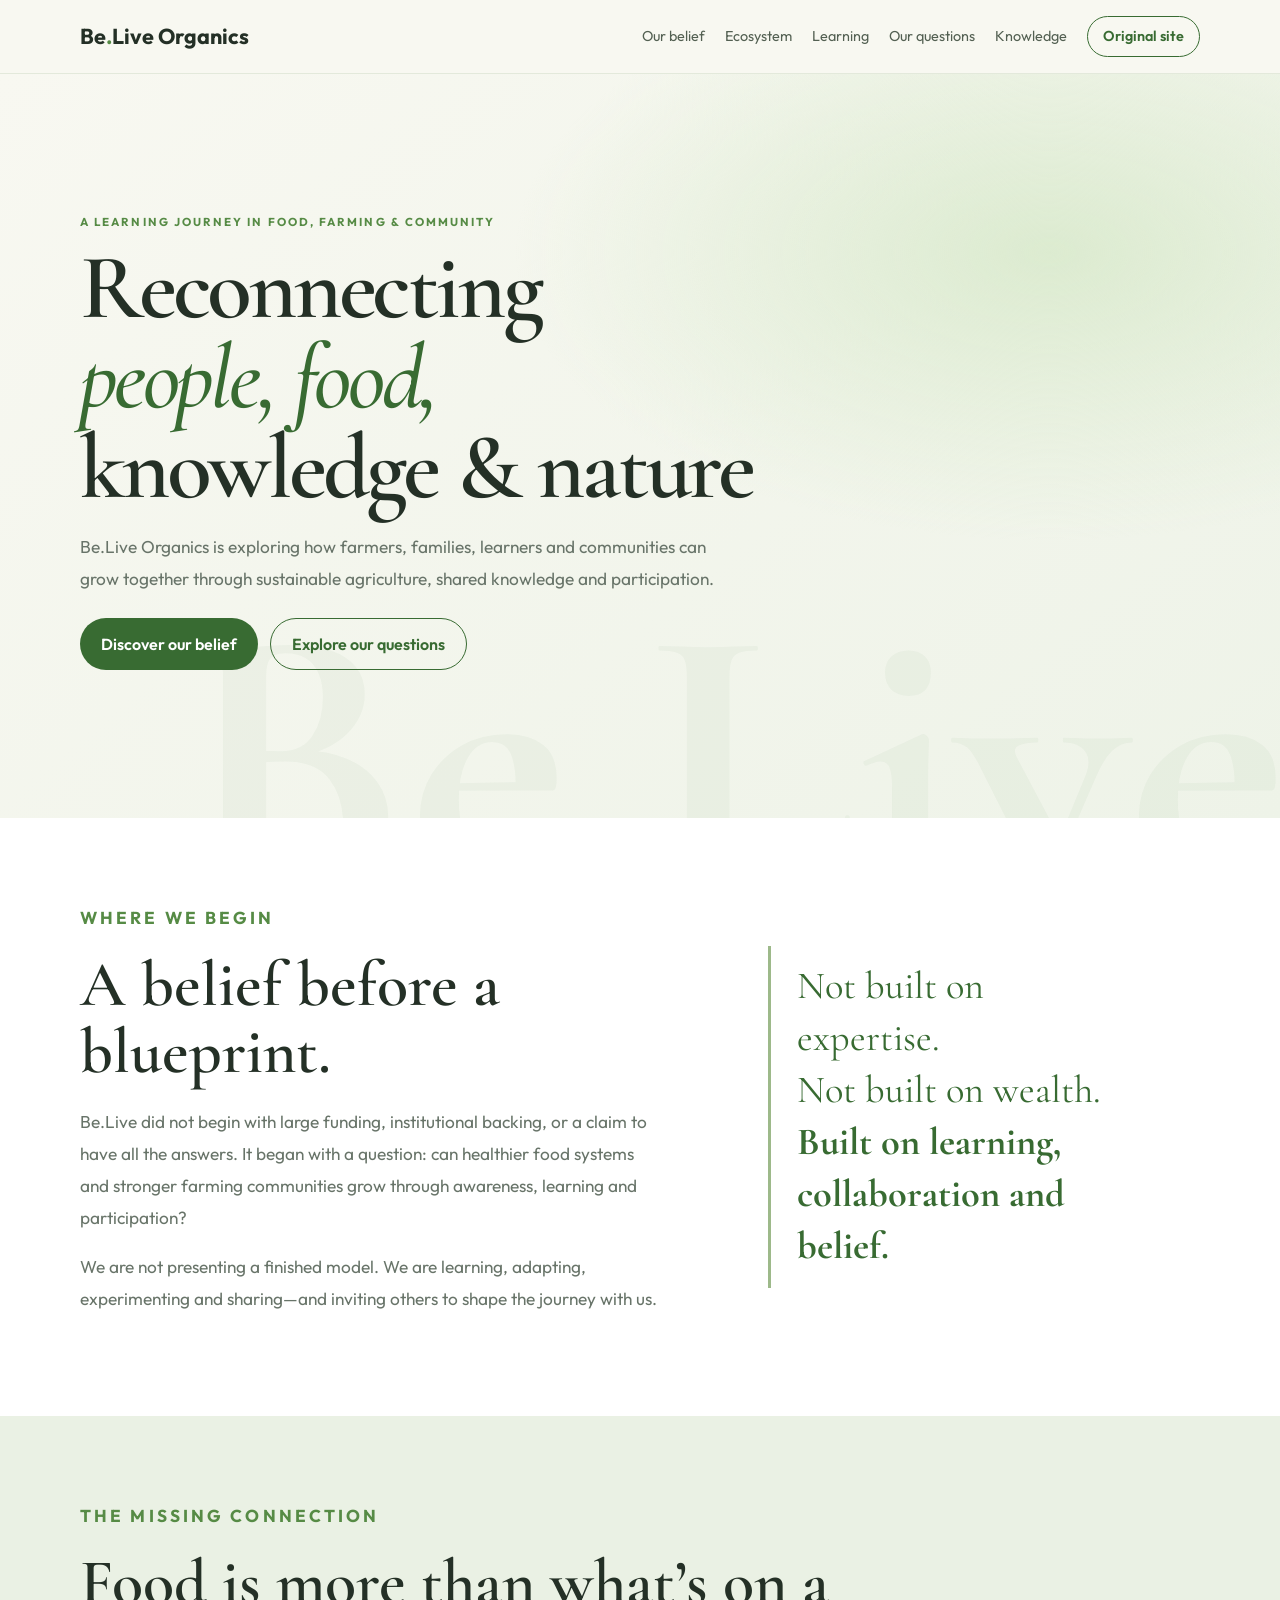
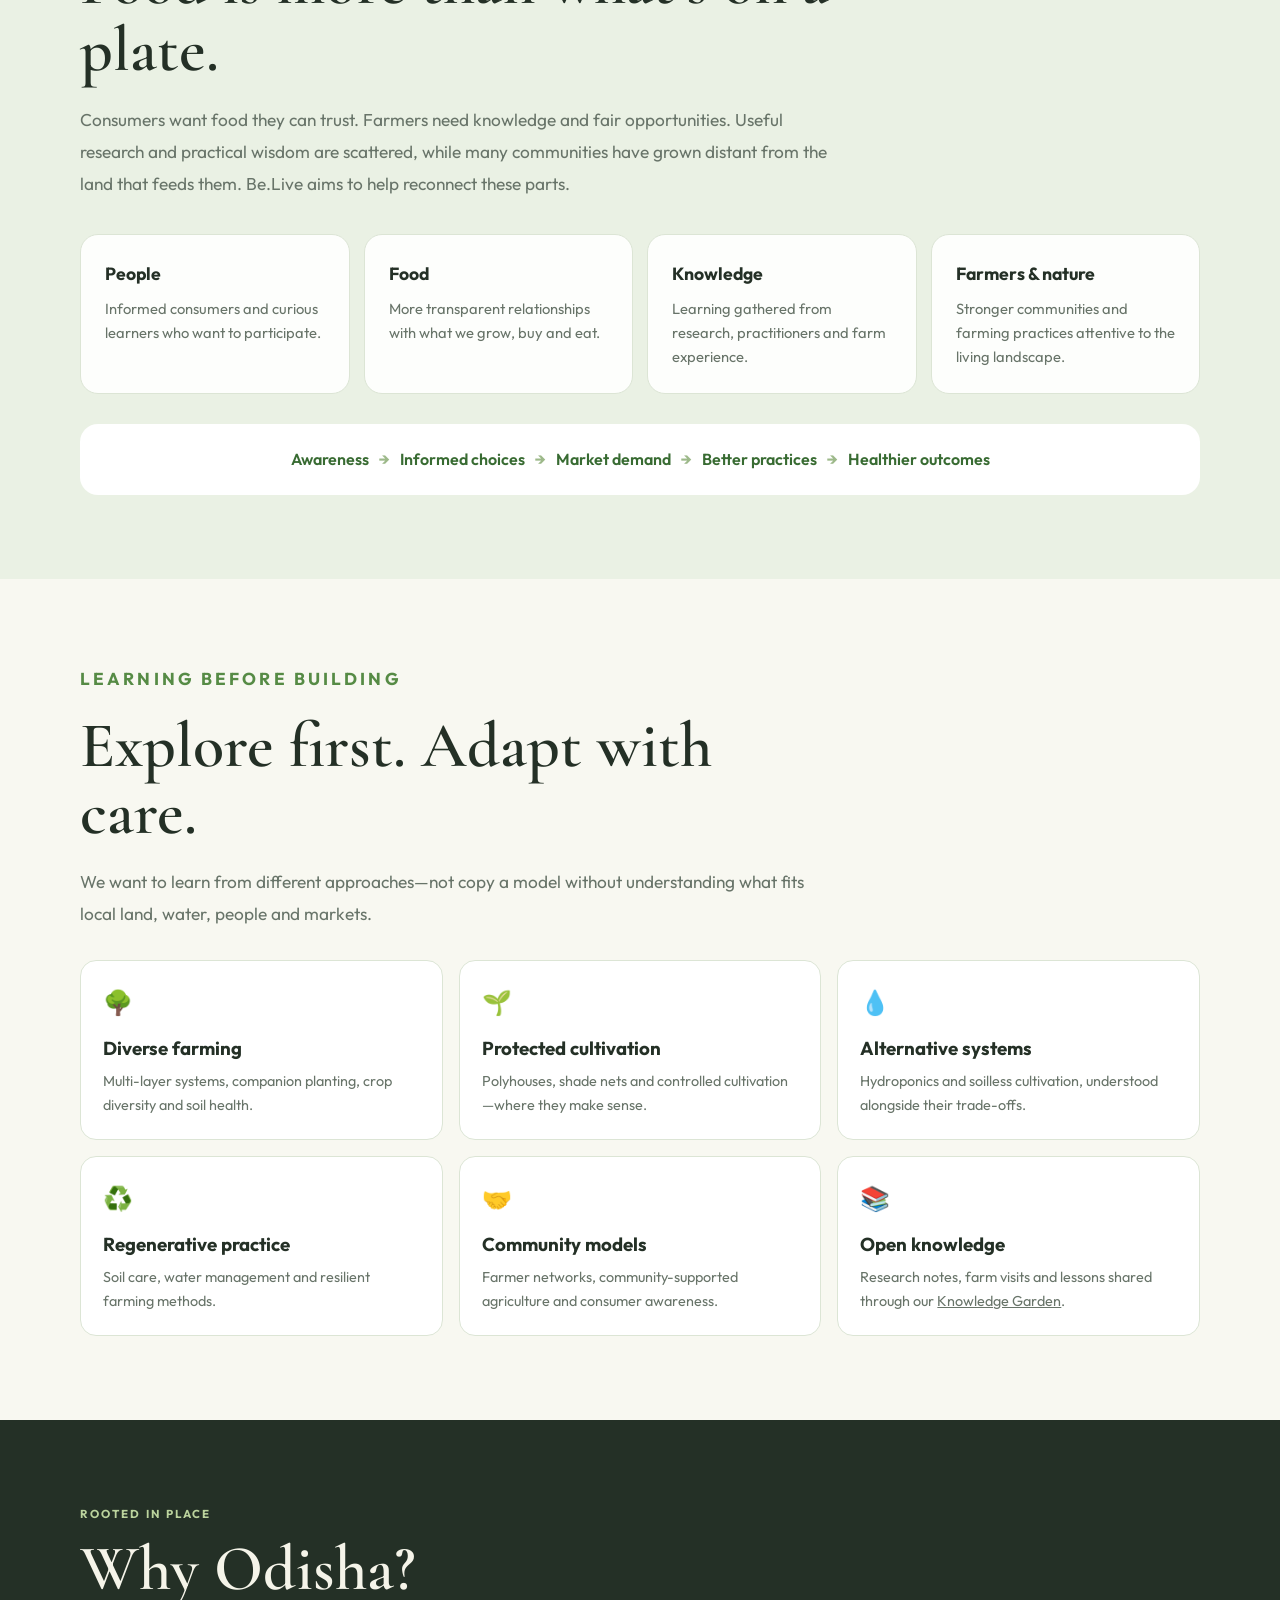
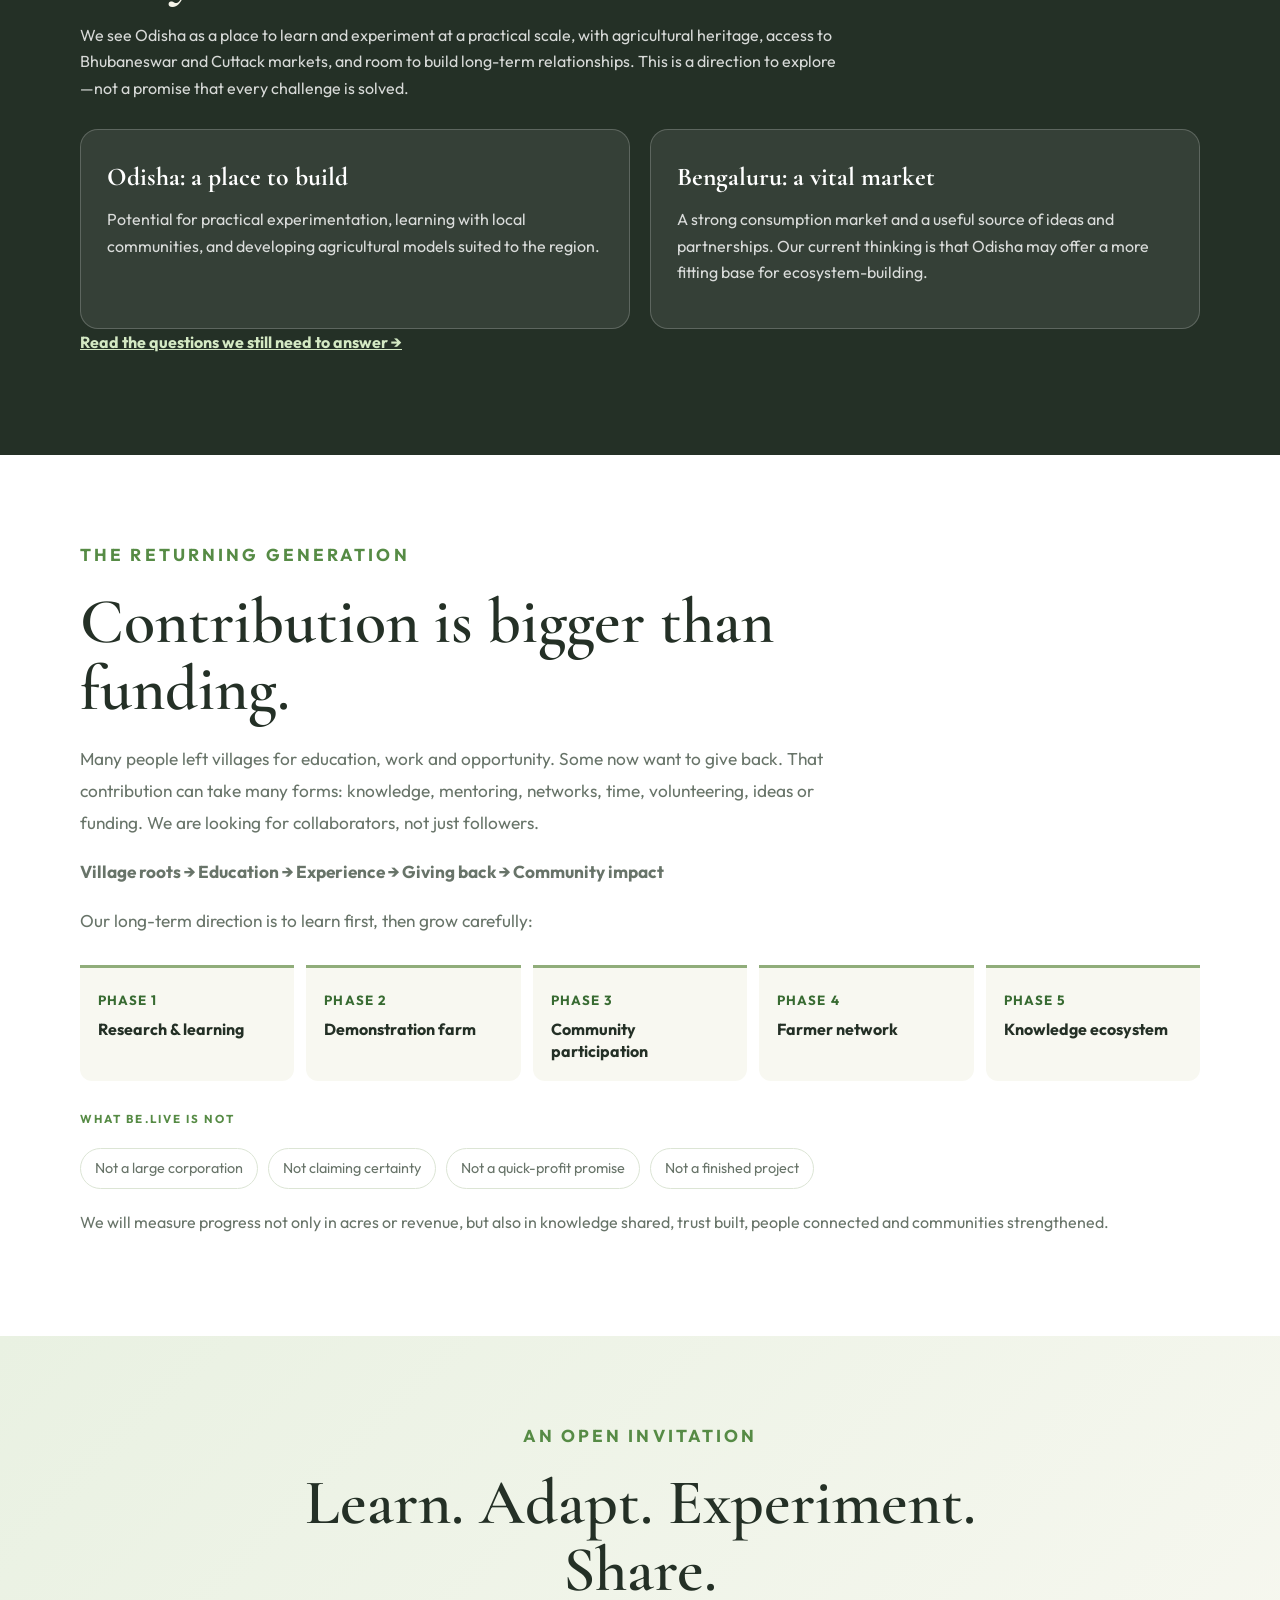
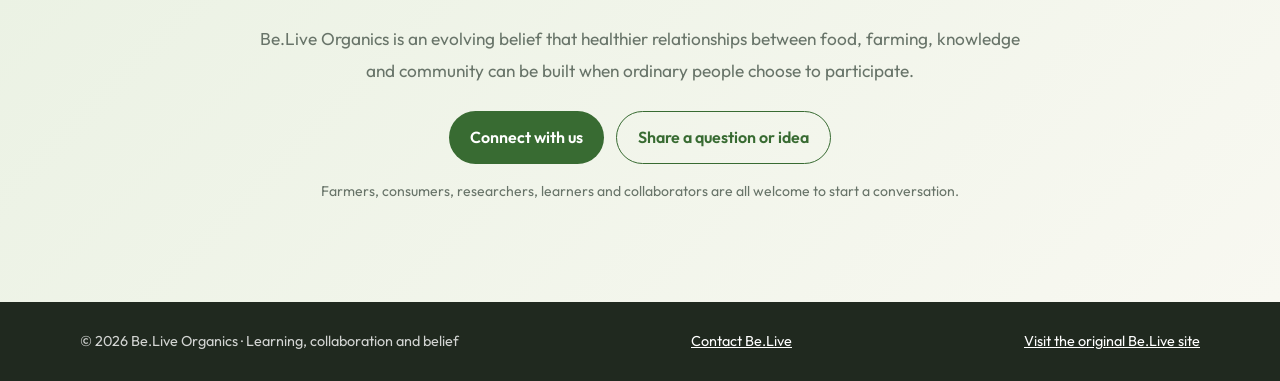
==== commit b52c31de: "Improve location contrast, add visitor contact options, and adjust homepage hero spacing" ====
--- a/index.html
+++ b/index.html
@@ -10,24 +10,24 @@
   <link href="https://fonts.googleapis.com/css2?family=Outfit:wght@300;400;500;600;700&family=Cormorant+Garamond:wght@400;500;600;700&display=swap" rel="stylesheet" />
   <style>
     :root{--green:#386b32;--green2:#568b45;--mint:#eaf1e4;--cream:#f8f8f1;--ink:#243026;--muted:#687469;--white:#fff;--line:#dce5d5;--serif:'Cormorant Garamond',Georgia,serif;--sans:'Outfit',sans-serif}*{box-sizing:border-box}html{scroll-behavior:smooth;scroll-padding-top:82px}body{margin:0;background:var(--cream);color:var(--ink);font-family:var(--sans);line-height:1.65}a{color:inherit}.wrap{width:min(1120px,calc(100% - 44px));margin:auto}.eyebrow{text-transform:uppercase;letter-spacing:.18em;font-size:.72rem;font-weight:700;color:var(--green2)}h1,h2,h3,p{margin-top:0}h1,h2{font-family:var(--serif);font-weight:600;line-height:1.05}h2{font-size:clamp(2.4rem,5vw,4rem);margin-bottom:20px}p{color:var(--muted)}
-    .nav{height:74px;position:sticky;top:0;z-index:10;background:rgba(248,248,241,.92);backdrop-filter:blur(14px);border-bottom:1px solid rgba(220,229,213,.75)}.nav-inner{height:100%;display:flex;align-items:center;justify-content:space-between;gap:24px}.brand{font-weight:700;text-decoration:none;font-size:1.35rem;white-space:nowrap}.brand span{color:var(--green2)}.nav-links{display:flex;align-items:center;gap:20px}.nav-links a{text-decoration:none;color:var(--muted);font-size:.9rem}.nav-links a:hover{color:var(--green)}.switch{border:1px solid var(--green);border-radius:99px;padding:8px 15px!important;color:var(--green)!important;font-weight:600;white-space:nowrap}.switch:hover{background:var(--green);color:white!important}
-    .hero{min-height:660px;display:grid;align-items:center;position:relative;overflow:hidden;background:radial-gradient(ellipse at 82% 24%,#dcebd0 0,transparent 36%),linear-gradient(140deg,#f8f8f1,#eef3e8)}.hero:after{content:'Be.Live';position:absolute;right:-.02em;bottom:-.36em;font-family:var(--serif);font-size:clamp(11rem,30vw,27rem);font-weight:700;color:rgba(56,107,50,.045);line-height:1;pointer-events:none}.hero-content{max-width:780px;padding:100px 0;position:relative;z-index:1}.hero h1{font-size:clamp(3.6rem,8vw,7.2rem);margin:18px 0 24px;letter-spacing:-.035em}.hero h1 em{color:var(--green);font-weight:500}.hero-copy{font-size:1.12rem;max-width:650px;line-height:1.8}.actions{display:flex;gap:12px;flex-wrap:wrap;margin-top:30px}.button{display:inline-flex;text-decoration:none;align-items:center;justify-content:center;border-radius:99px;padding:12px 21px;background:var(--green);color:white;font-weight:600}.button.secondary{color:var(--green);background:transparent;border:1px solid var(--green)}.button:hover{transform:translateY(-2px)}
-    section{padding:94px 0}.intro{max-width:760px}.intro p{font-size:1.08rem;line-height:1.85}.belief{background:#fff}.belief-grid{display:grid;grid-template-columns:1.1fr .9fr;gap:70px;align-items:center}.quote{font-family:var(--serif);font-size:clamp(1.7rem,3vw,2.4rem);line-height:1.35;color:var(--green);border-left:3px solid #9db98a;padding:15px 26px}.quote strong{font-weight:700}.connection{background:var(--mint)}.connection-grid{display:grid;grid-template-columns:repeat(4,1fr);gap:14px;margin-top:38px}.card{background:rgba(255,255,255,.78);border:1px solid var(--line);border-radius:18px;padding:24px}.card h3{margin:0 0 9px;font-size:1.1rem}.card p{margin:0;font-size:.92rem}.flow{display:flex;flex-wrap:wrap;align-items:center;justify-content:center;gap:10px;margin:34px 0 0;padding:24px;background:white;border-radius:18px}.flow span{font-weight:600;color:var(--green)}.flow b{color:#9db98a}
-    .learning-grid{display:grid;grid-template-columns:repeat(3,1fr);gap:16px;margin-top:34px}.learning-card{background:white;border-radius:16px;padding:22px;border:1px solid var(--line)}.learning-card .icon{font-size:1.5rem}.learning-card h3{margin:10px 0 6px}.learning-card p{font-size:.9rem;margin:0}.location{background:var(--ink);color:white}.location h2{color:#f5f4e9}.location p{color:rgba(255,255,255,.7)}.location-grid{display:grid;grid-template-columns:1fr 1fr;gap:20px;margin-top:30px}.location-card{padding:26px;border:1px solid rgba(255,255,255,.16);border-radius:18px;background:rgba(255,255,255,.05)}.location-card h3{font-family:var(--serif);font-size:1.6rem;margin-bottom:8px}.location-card strong{color:#d5e6c6}.returning{background:white}.roadmap{display:grid;grid-template-columns:repeat(5,1fr);gap:12px;margin:32px 0}.phase{padding:18px;border-top:3px solid #90ad7a;background:var(--cream);border-radius:0 0 12px 12px}.phase small{color:var(--green);font-weight:700;text-transform:uppercase;letter-spacing:.08em}.phase strong{display:block;margin-top:7px;line-height:1.35}.not-list{display:flex;flex-wrap:wrap;gap:10px;margin:24px 0}.not-list span{padding:8px 14px;border:1px solid var(--line);border-radius:99px;color:var(--muted);font-size:.9rem}.join{background:linear-gradient(135deg,#e9f1e2,#f8f8f1);text-align:center}.join .intro{margin:auto}.footer{padding:28px 0;background:#20291f;color:rgba(255,255,255,.7);font-size:.86rem}.footer-inner{display:flex;justify-content:space-between;gap:20px;align-items:center}.footer a{color:white}
-    @media(max-width:780px){.nav-links{gap:12px}.nav-links a:not(.switch){display:none}.hero{min-height:570px}.belief-grid{grid-template-columns:1fr;gap:24px}.connection-grid{grid-template-columns:1fr 1fr}.learning-grid{grid-template-columns:1fr 1fr}.roadmap{grid-template-columns:1fr 1fr}.location-grid{grid-template-columns:1fr}.footer-inner{flex-direction:column;text-align:center}}@media(max-width:480px){.wrap{width:min(100% - 30px,1120px)}section{padding:70px 0}.connection-grid,.learning-grid{grid-template-columns:1fr}.switch{font-size:.78rem;padding:7px 11px!important}.hero h1{font-size:3.4rem}.flow{gap:7px;font-size:.86rem}}
+    .nav{height:74px;position:sticky;top:0;z-index:10;background:rgba(248,248,241,.95);backdrop-filter:blur(14px);border-bottom:1px solid rgba(220,229,213,.75)}.nav-inner{height:100%;display:flex;align-items:center;justify-content:space-between;gap:24px}.brand{font-weight:700;text-decoration:none;font-size:1.35rem;white-space:nowrap}.brand span{color:var(--green2)}.nav-links{display:flex;align-items:center;gap:20px}.nav-links a{text-decoration:none;color:#536052;font-size:.9rem}.nav-links a:hover{color:var(--green)}.switch{border:1px solid var(--green);border-radius:99px;padding:8px 15px!important;color:var(--green)!important;font-weight:600;white-space:nowrap}.switch:hover{background:var(--green);color:white!important}
+    .hero{min-height:600px;display:grid;align-items:center;position:relative;overflow:hidden;background:radial-gradient(ellipse at 82% 24%,#dcebd0 0,transparent 36%),linear-gradient(140deg,#f8f8f1,#eef3e8)}.hero:after{content:'Be.Live';position:absolute;right:-.02em;bottom:-.36em;font-family:var(--serif);font-size:clamp(11rem,30vw,27rem);font-weight:700;color:rgba(56,107,50,.045);line-height:1;pointer-events:none}.hero-content{max-width:780px;padding:54px 0 64px;position:relative;z-index:1}.hero h1{font-size:clamp(3.35rem,7.2vw,6.6rem);margin:10px 0 18px;letter-spacing:-.035em;line-height:.98}.hero h1 em{color:var(--green);font-weight:500}.hero-copy{font-size:1.08rem;max-width:650px;line-height:1.8}.actions{display:flex;gap:12px;flex-wrap:wrap;margin-top:24px}.button{display:inline-flex;text-decoration:none;align-items:center;justify-content:center;border-radius:99px;padding:12px 21px;background:var(--green);color:white;font-weight:600}.button.secondary{color:var(--green);background:transparent;border:1px solid var(--green)}.button:hover{transform:translateY(-2px)}
+    section{padding:84px 0}.intro{max-width:760px}.intro p{font-size:1.08rem;line-height:1.85}.belief{background:#fff}.belief-grid{display:grid;grid-template-columns:1.1fr .9fr;gap:70px;align-items:center}.quote{font-family:var(--serif);font-size:clamp(1.7rem,3vw,2.4rem);line-height:1.35;color:var(--green);border-left:3px solid #9db98a;padding:15px 26px}.quote strong{font-weight:700}.connection{background:var(--mint)}.connection-grid{display:grid;grid-template-columns:repeat(4,1fr);gap:14px;margin-top:34px}.card{background:rgba(255,255,255,.9);border:1px solid var(--line);border-radius:18px;padding:24px}.card h3{margin:0 0 9px;font-size:1.1rem}.card p{margin:0;font-size:.92rem}.flow{display:flex;flex-wrap:wrap;align-items:center;justify-content:center;gap:10px;margin:30px 0 0;padding:22px;background:white;border-radius:18px}.flow span{font-weight:600;color:var(--green)}.flow b{color:#9db98a}
+    .learning-grid{display:grid;grid-template-columns:repeat(3,1fr);gap:16px;margin-top:30px}.learning-card{background:white;border-radius:16px;padding:22px;border:1px solid var(--line)}.learning-card .icon{font-size:1.5rem}.learning-card h3{margin:10px 0 6px}.learning-card p{font-size:.9rem;margin:0}.location{background:var(--ink);color:white}.location h2{color:#f5f4e9}.location p{color:rgba(255,255,255,.82)}.location .eyebrow{color:#bbd39d}.location-grid{display:grid;grid-template-columns:1fr 1fr;gap:20px;margin-top:28px}.location-card{padding:26px;border:1px solid rgba(255,255,255,.2);border-radius:18px;background:rgba(255,255,255,.08)}.location-card h3{font-family:var(--serif);font-size:1.6rem;margin-bottom:8px;color:#fff}.returning{background:white}.roadmap{display:grid;grid-template-columns:repeat(5,1fr);gap:12px;margin:28px 0}.phase{padding:18px;border-top:3px solid #90ad7a;background:var(--cream);border-radius:0 0 12px 12px}.phase small{color:var(--green);font-weight:700;text-transform:uppercase;letter-spacing:.08em}.phase strong{display:block;margin-top:7px;line-height:1.35}.not-list{display:flex;flex-wrap:wrap;gap:10px;margin:20px 0}.not-list span{padding:8px 14px;border:1px solid var(--line);border-radius:99px;color:var(--muted);font-size:.9rem}.join{background:linear-gradient(135deg,#e9f1e2,#f8f8f1);text-align:center}.join .intro{margin:auto}.footer{padding:28px 0;background:#20291f;color:rgba(255,255,255,.8);font-size:.9rem}.footer-inner{display:flex;justify-content:space-between;gap:20px;align-items:center}.footer a{color:white}.contact-link{font-weight:700;color:#d4e9c4}
+    @media(max-width:780px){.nav-links{gap:12px}.nav-links a:not(.switch){display:none}.hero{min-height:530px}.hero-content{padding:38px 0 48px}.belief-grid{grid-template-columns:1fr;gap:24px}.connection-grid{grid-template-columns:1fr 1fr}.learning-grid{grid-template-columns:1fr 1fr}.roadmap{grid-template-columns:1fr 1fr}.location-grid{grid-template-columns:1fr}.footer-inner{flex-direction:column;text-align:center}section{padding:70px 0}}@media(max-width:480px){.wrap{width:min(100% - 30px,1120px)}.connection-grid,.learning-grid{grid-template-columns:1fr}.switch{font-size:.78rem;padding:7px 11px!important}.hero h1{font-size:clamp(3rem,13vw,4rem);line-height:.98}.hero{min-height:0}.flow{gap:7px;font-size:.86rem}.roadmap{grid-template-columns:1fr}}
   </style>
 </head>
 <body>
-  <header class="nav"><div class="wrap nav-inner"><a class="brand" href="#home">Be<span>.</span>Live Organics</a><nav class="nav-links" aria-label="Main navigation"><a href="#belief">Our belief</a><a href="#ecosystem">Ecosystem</a><a href="#learning">Learning</a><a href="vision.html">Our questions</a><a href="research.html">Knowledge</a><a class="switch" href="index-v1.html">Explore original site</a></nav></div></header>
+  <header class="nav"><div class="wrap nav-inner"><a class="brand" href="#home">Be<span>.</span>Live Organics</a><nav class="nav-links" aria-label="Main navigation"><a href="#belief">Our belief</a><a href="#ecosystem">Ecosystem</a><a href="#learning">Learning</a><a href="vision.html">Our questions</a><a href="research.html">Knowledge</a><a class="switch" href="index-v1.html">Original site</a></nav></div></header>
   <main>
     <section class="hero" id="home"><div class="wrap"><div class="hero-content"><p class="eyebrow">A learning journey in food, farming & community</p><h1>Reconnecting<br><em>people, food,</em><br>knowledge & nature</h1><p class="hero-copy">Be.Live Organics is exploring how farmers, families, learners and communities can grow together through sustainable agriculture, shared knowledge and participation.</p><div class="actions"><a class="button" href="#belief">Discover our belief</a><a class="button secondary" href="vision.html">Explore our questions</a></div></div></div></section>
     <section class="belief" id="belief"><div class="wrap belief-grid"><div class="intro"><p class="eyebrow">Where we begin</p><h2>A belief before a blueprint.</h2><p>Be.Live did not begin with large funding, institutional backing, or a claim to have all the answers. It began with a question: can healthier food systems and stronger farming communities grow through awareness, learning and participation?</p><p>We are not presenting a finished model. We are learning, adapting, experimenting and sharing—and inviting others to shape the journey with us.</p></div><blockquote class="quote">Not built on expertise.<br>Not built on wealth.<br><strong>Built on learning, collaboration and belief.</strong></blockquote></div></section>
     <section class="connection" id="ecosystem"><div class="wrap"><div class="intro"><p class="eyebrow">The missing connection</p><h2>Food is more than what’s on a plate.</h2><p>Consumers want food they can trust. Farmers need knowledge and fair opportunities. Useful research and practical wisdom are scattered, while many communities have grown distant from the land that feeds them. Be.Live aims to help reconnect these parts.</p></div><div class="connection-grid"><article class="card"><h3>People</h3><p>Informed consumers and curious learners who want to participate.</p></article><article class="card"><h3>Food</h3><p>More transparent relationships with what we grow, buy and eat.</p></article><article class="card"><h3>Knowledge</h3><p>Learning gathered from research, practitioners and farm experience.</p></article><article class="card"><h3>Farmers & nature</h3><p>Stronger communities and farming practices attentive to the living landscape.</p></article></div><div class="flow" aria-label="Awareness creates a path to healthier outcomes"><span>Awareness</span><b>→</b><span>Informed choices</span><b>→</b><span>Market demand</span><b>→</b><span>Better practices</span><b>→</b><span>Healthier outcomes</span></div></div></section>
     <section id="learning"><div class="wrap"><div class="intro"><p class="eyebrow">Learning before building</p><h2>Explore first. Adapt with care.</h2><p>We want to learn from different approaches—not copy a model without understanding what fits local land, water, people and markets.</p></div><div class="learning-grid"><article class="learning-card"><span class="icon">🌳</span><h3>Diverse farming</h3><p>Multi-layer systems, companion planting, crop diversity and soil health.</p></article><article class="learning-card"><span class="icon">🌱</span><h3>Protected cultivation</h3><p>Polyhouses, shade nets and controlled cultivation—where they make sense.</p></article><article class="learning-card"><span class="icon">💧</span><h3>Alternative systems</h3><p>Hydroponics and soilless cultivation, understood alongside their trade-offs.</p></article><article class="learning-card"><span class="icon">♻️</span><h3>Regenerative practice</h3><p>Soil care, water management and resilient farming methods.</p></article><article class="learning-card"><span class="icon">🤝</span><h3>Community models</h3><p>Farmer networks, community-supported agriculture and consumer awareness.</p></article><article class="learning-card"><span class="icon">📚</span><h3>Open knowledge</h3><p>Research notes, farm visits and lessons shared through our <a href="research.html">Knowledge Garden</a>.</p></article></div></div></section>
-    <section class="location"><div class="wrap"><p class="eyebrow">Rooted in place</p><h2>Why Odisha?</h2><p class="intro">We see Odisha as a place to learn and experiment at a practical scale, with agricultural heritage, access to Bhubaneswar and Cuttack markets, and room to build long-term relationships. This is a direction to explore—not a promise that every challenge is solved.</p><div class="location-grid"><article class="location-card"><h3>Odisha: a place to build</h3><p>Potential for practical experimentation, learning with local communities, and developing agricultural models suited to the region.</p></article><article class="location-card"><h3>Bengaluru: a vital market</h3><p>A strong consumption market and a useful source of ideas and partnerships. Our current thinking is that Odisha may offer a more fitting base for ecosystem-building.</p></article></div></div></section>
-    <section class="returning"><div class="wrap"><div class="intro"><p class="eyebrow">The returning generation</p><h2>Contribution is bigger than funding.</h2><p>Many people left villages for education, work and opportunity. Some now want to give back. That contribution can take many forms: knowledge, mentoring, networks, time, volunteering, ideas or funding. We are looking for collaborators, not just followers.</p><p><strong>Village roots → Education → Experience → Giving back → Community impact</strong></p><p>Our long-term direction is to learn first, then grow carefully:</p></div><div class="roadmap"><div class="phase"><small>Phase 1</small><strong>Research & learning</strong></div><div class="phase"><small>Phase 2</small><strong>Demonstration farm</strong></div><div class="phase"><small>Phase 3</small><strong>Community participation</strong></div><div class="phase"><small>Phase 4</small><strong>Farmer network</strong></div><div class="phase"><small>Phase 5</small><strong>Knowledge ecosystem</strong></div></div><p class="eyebrow">What Be.Live is not</p><div class="not-list"><span>Not a large corporation</span><span>Not claiming certainty</span><span>Not a quick-profit promise</span><span>Not a finished project</span></div><p>We will measure progress not only in acres or revenue, but also in knowledge shared, trust built, people connected and communities strengthened.</p><p><a href="vision.html">See the questions we’re working through →</a></p></div></section>
-    <section class="join" id="join"><div class="wrap intro"><p class="eyebrow">An open invitation</p><h2>Learn. Adapt. Experiment. Share.</h2><p>Be.Live Organics is an evolving belief that healthier relationships between food, farming, knowledge and community can be built when ordinary people choose to participate.</p><div class="actions" style="justify-content:center"><a class="button" href="vision.html">Explore our questions</a><a class="button secondary" href="research.html">Explore the Knowledge Garden</a></div></div></section>
+    <section class="location"><div class="wrap"><p class="eyebrow">Rooted in place</p><h2>Why Odisha?</h2><p class="intro">We see Odisha as a place to learn and experiment at a practical scale, with agricultural heritage, access to Bhubaneswar and Cuttack markets, and room to build long-term relationships. This is a direction to explore—not a promise that every challenge is solved.</p><div class="location-grid"><article class="location-card"><h3>Odisha: a place to build</h3><p>Potential for practical experimentation, learning with local communities, and developing agricultural models suited to the region.</p></article><article class="location-card"><h3>Bengaluru: a vital market</h3><p>A strong consumption market and a useful source of ideas and partnerships. Our current thinking is that Odisha may offer a more fitting base for ecosystem-building.</p></article></div><p><a class="contact-link" href="vision.html">Read the questions we still need to answer →</a></p></div></section>
+    <section class="returning"><div class="wrap"><div class="intro"><p class="eyebrow">The returning generation</p><h2>Contribution is bigger than funding.</h2><p>Many people left villages for education, work and opportunity. Some now want to give back. That contribution can take many forms: knowledge, mentoring, networks, time, volunteering, ideas or funding. We are looking for collaborators, not just followers.</p><p><strong>Village roots → Education → Experience → Giving back → Community impact</strong></p><p>Our long-term direction is to learn first, then grow carefully:</p></div><div class="roadmap"><div class="phase"><small>Phase 1</small><strong>Research & learning</strong></div><div class="phase"><small>Phase 2</small><strong>Demonstration farm</strong></div><div class="phase"><small>Phase 3</small><strong>Community participation</strong></div><div class="phase"><small>Phase 4</small><strong>Farmer network</strong></div><div class="phase"><small>Phase 5</small><strong>Knowledge ecosystem</strong></div></div><p class="eyebrow">What Be.Live is not</p><div class="not-list"><span>Not a large corporation</span><span>Not claiming certainty</span><span>Not a quick-profit promise</span><span>Not a finished project</span></div><p>We will measure progress not only in acres or revenue, but also in knowledge shared, trust built, people connected and communities strengthened.</p></div></section>
+    <section class="join" id="join"><div class="wrap intro"><p class="eyebrow">An open invitation</p><h2>Learn. Adapt. Experiment. Share.</h2><p>Be.Live Organics is an evolving belief that healthier relationships between food, farming, knowledge and community can be built when ordinary people choose to participate.</p><div class="actions" style="justify-content:center"><a class="button" href="mailto:hello@beliveorganics.com?subject=Hello%20Be.Live%20Organics">Connect with us</a><a class="button secondary" href="vision.html">Share a question or idea</a></div><p style="margin-top:14px;font-size:.88rem">Farmers, consumers, researchers, learners and collaborators are all welcome to start a conversation.</p></div></section>
   </main>
-  <footer class="footer"><div class="wrap footer-inner"><span>© 2026 Be.Live Organics · Learning, collaboration and belief</span><a href="index-v1.html">Visit the original Be.Live site</a></div></footer>
+  <footer class="footer"><div class="wrap footer-inner"><span>© 2026 Be.Live Organics · Learning, collaboration and belief</span><a href="mailto:hello@beliveorganics.com">Contact Be.Live</a><a href="index-v1.html">Visit the original Be.Live site</a></div></footer>
 </body>
 </html>
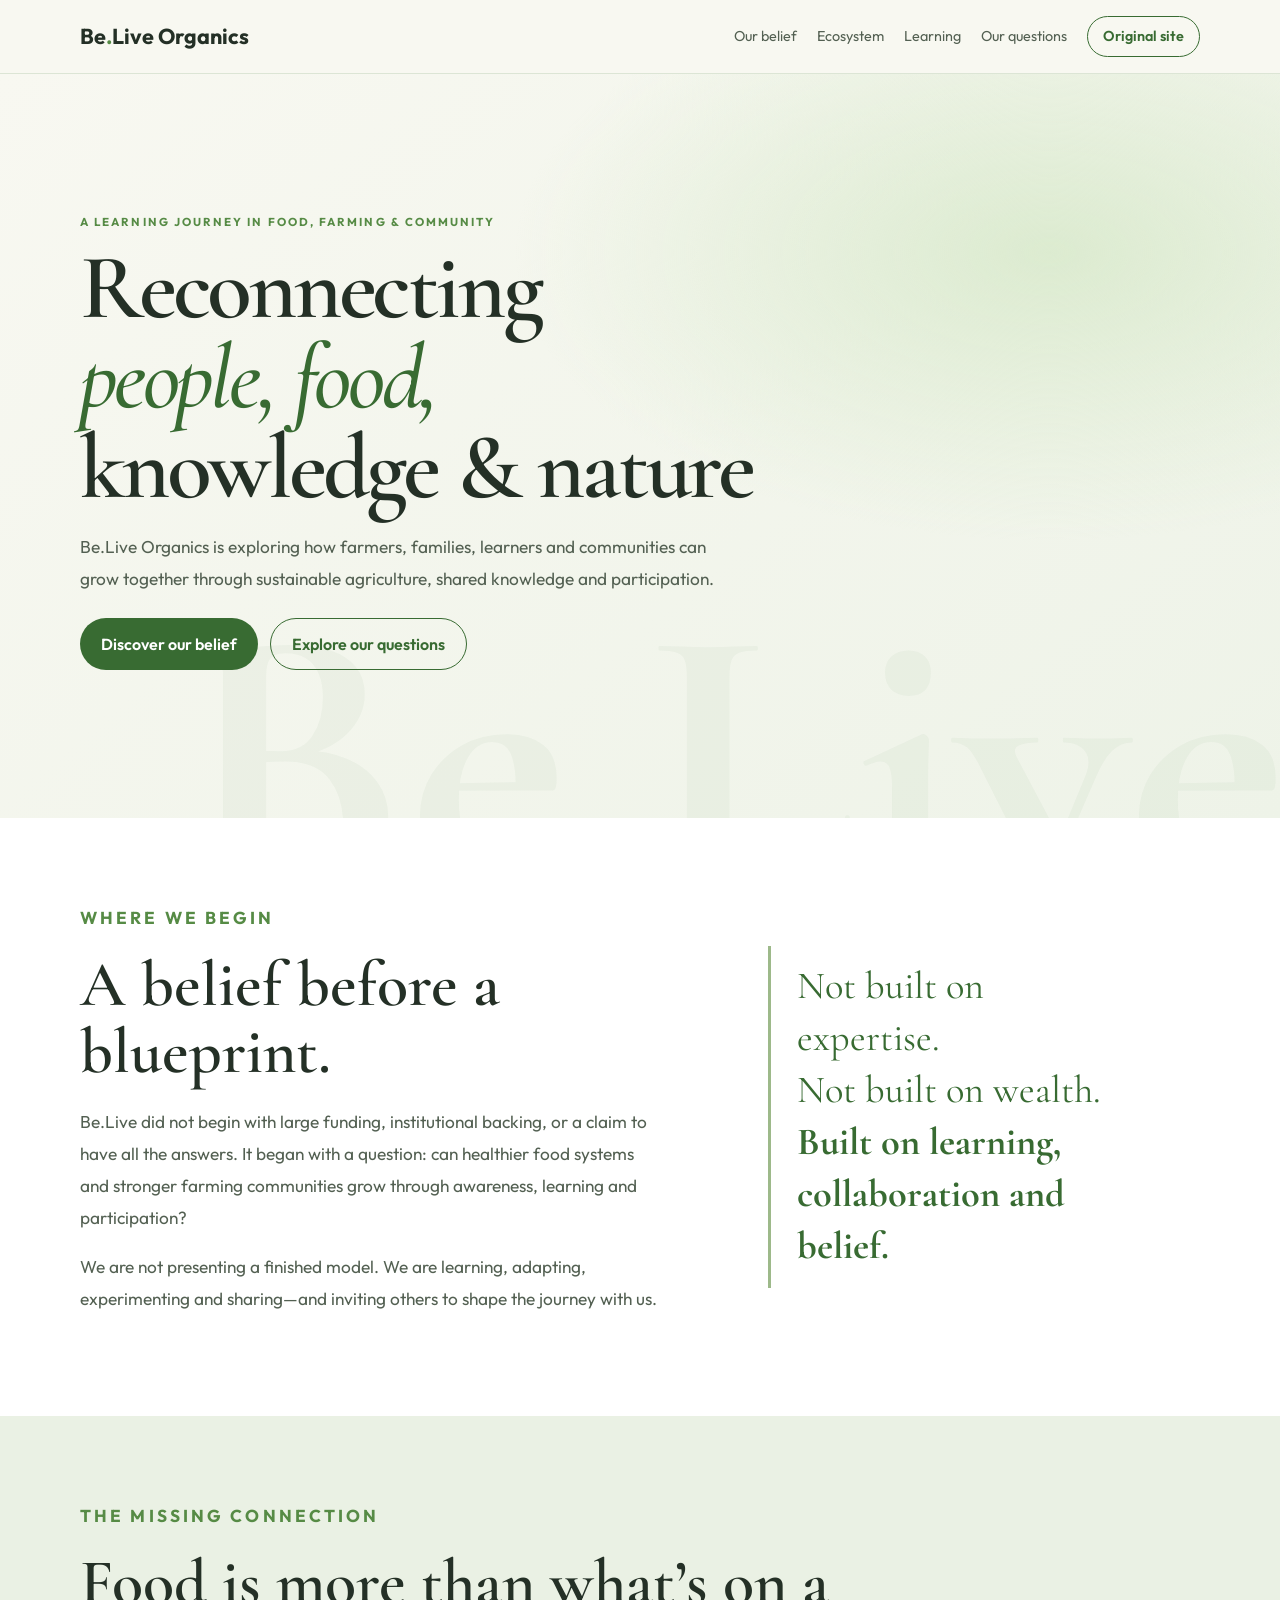
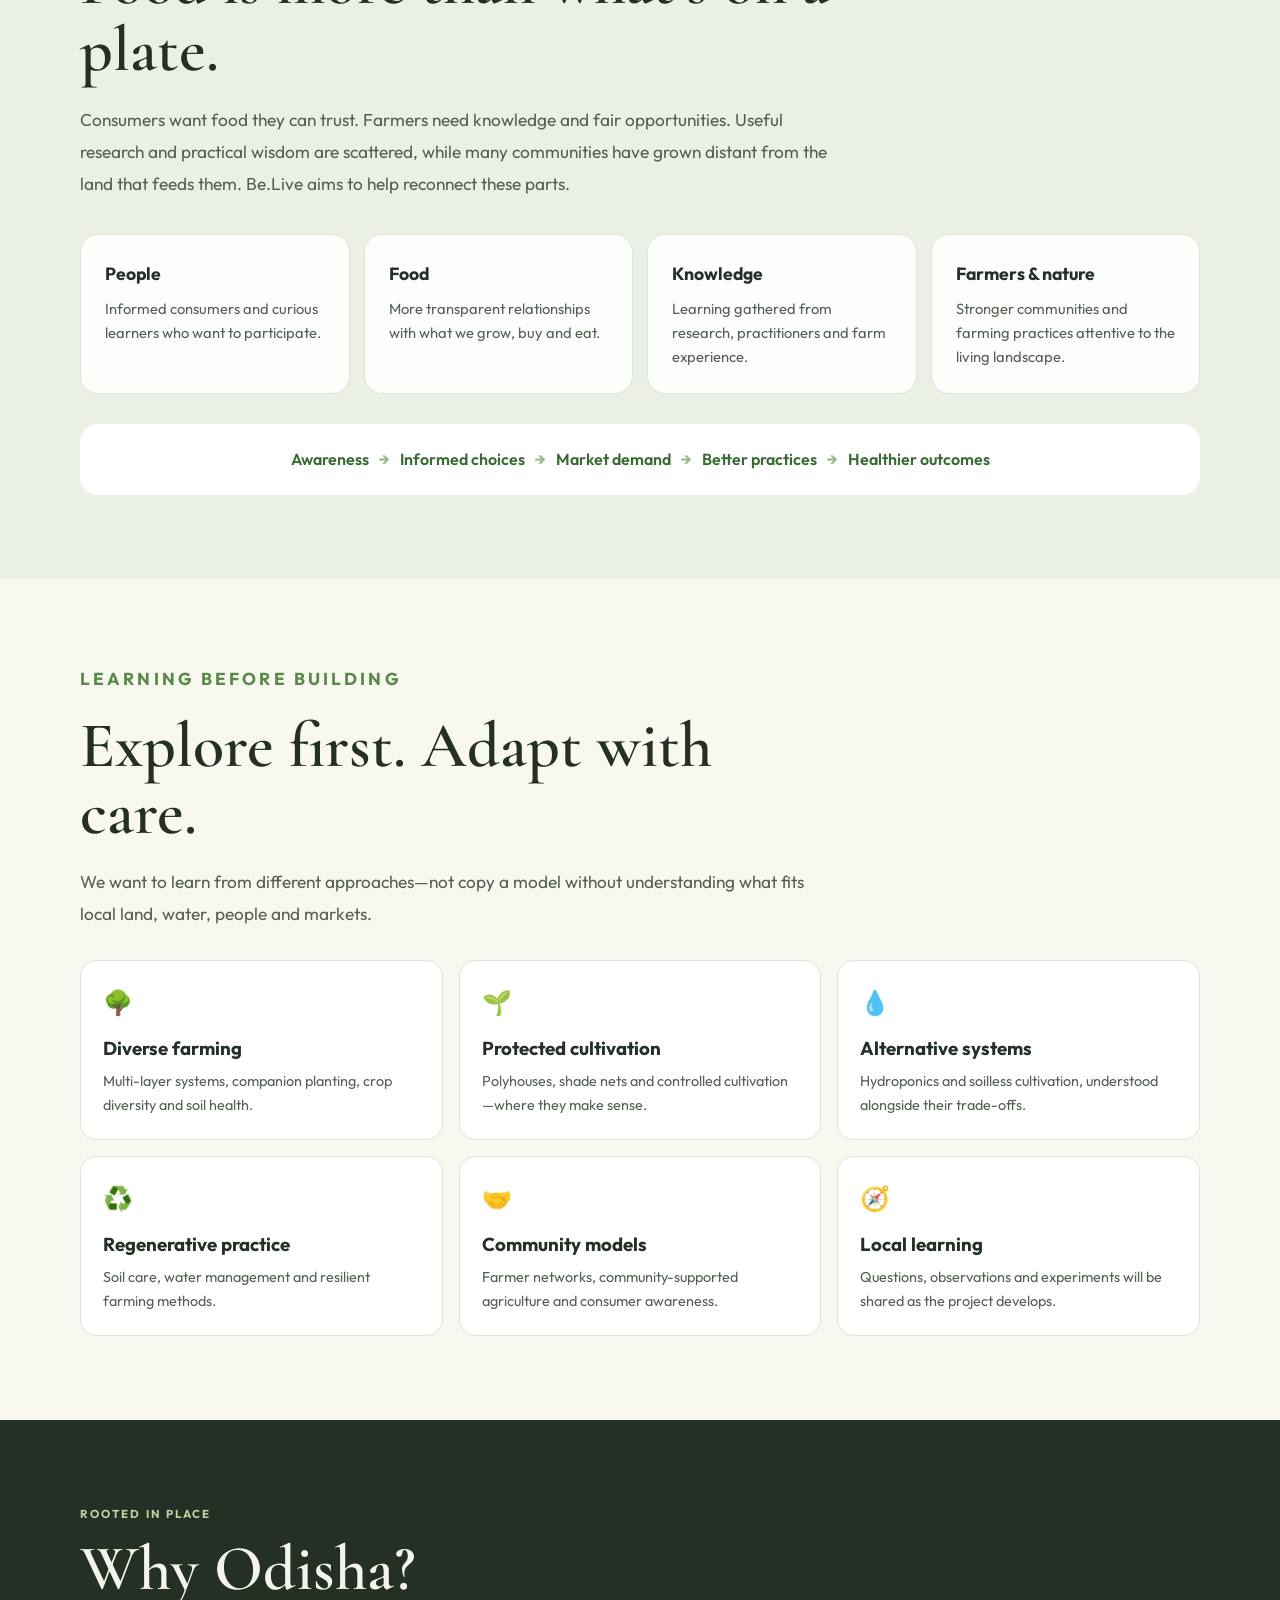
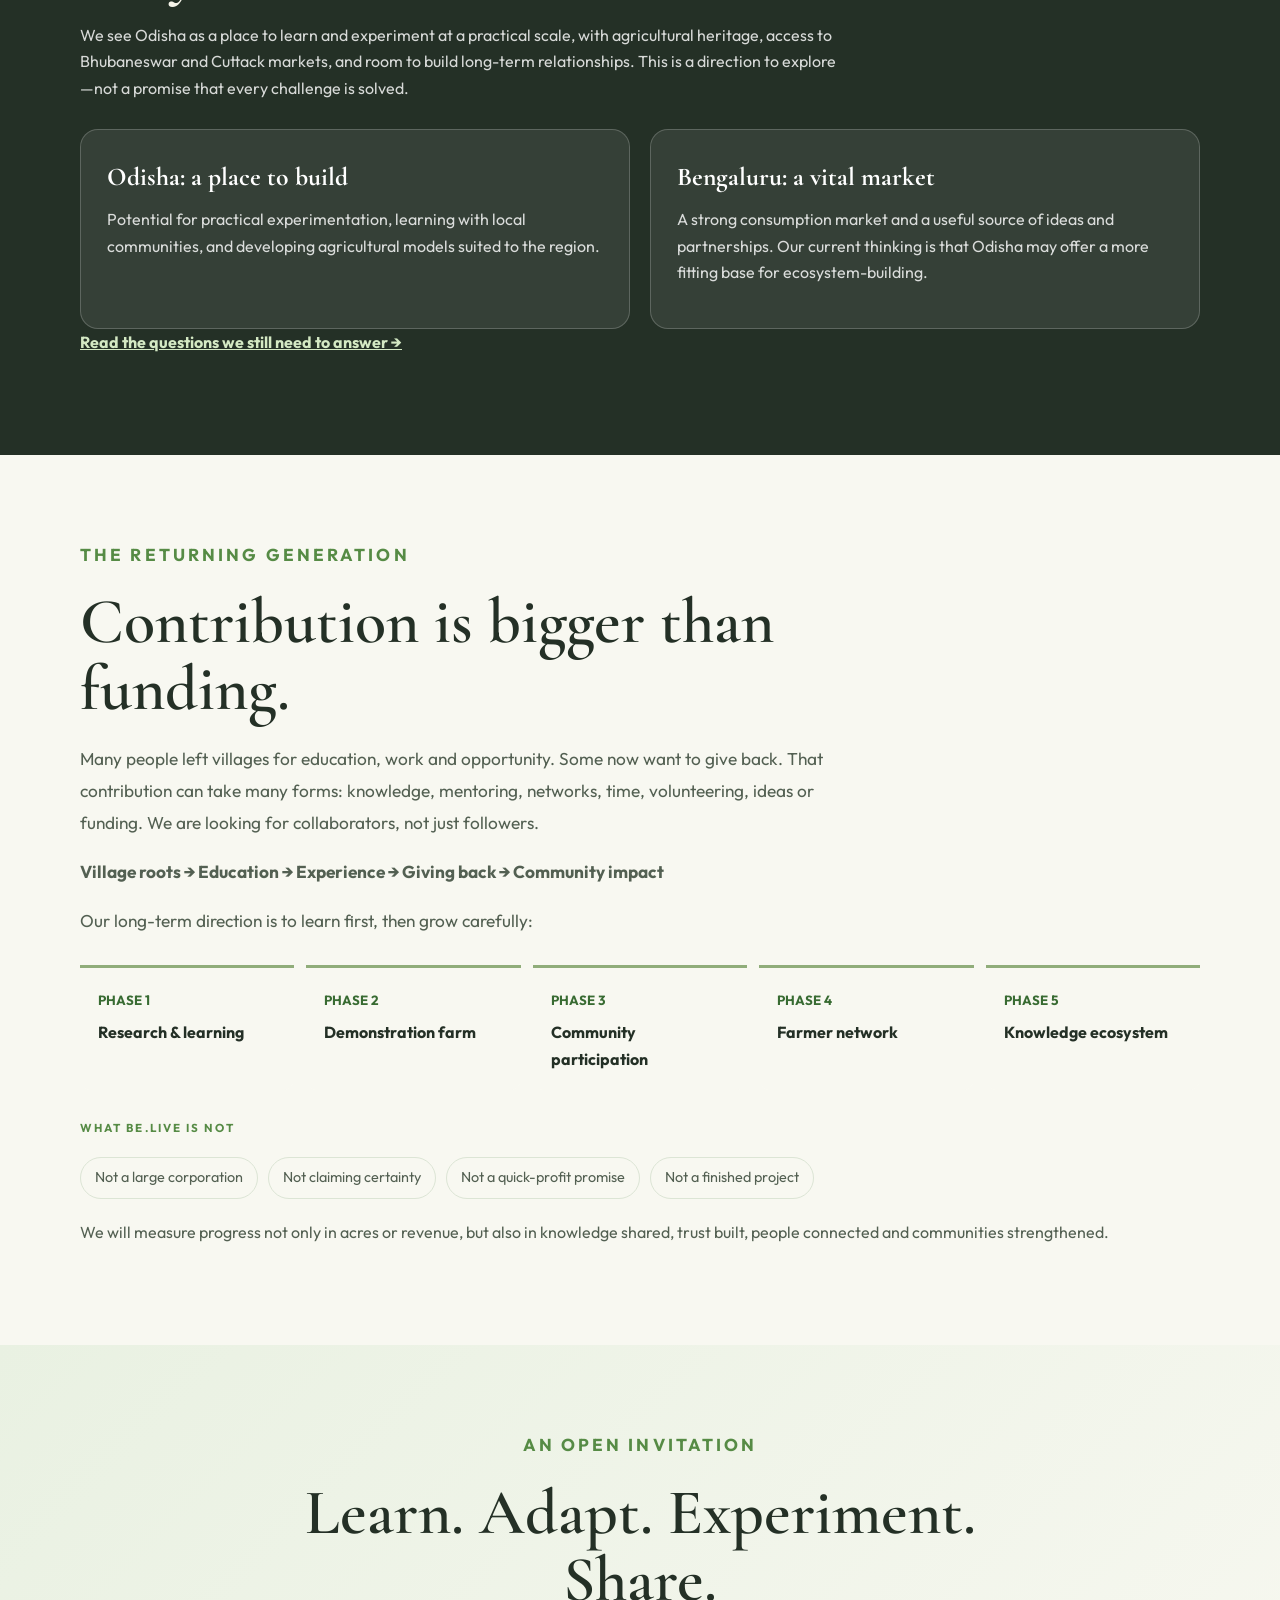
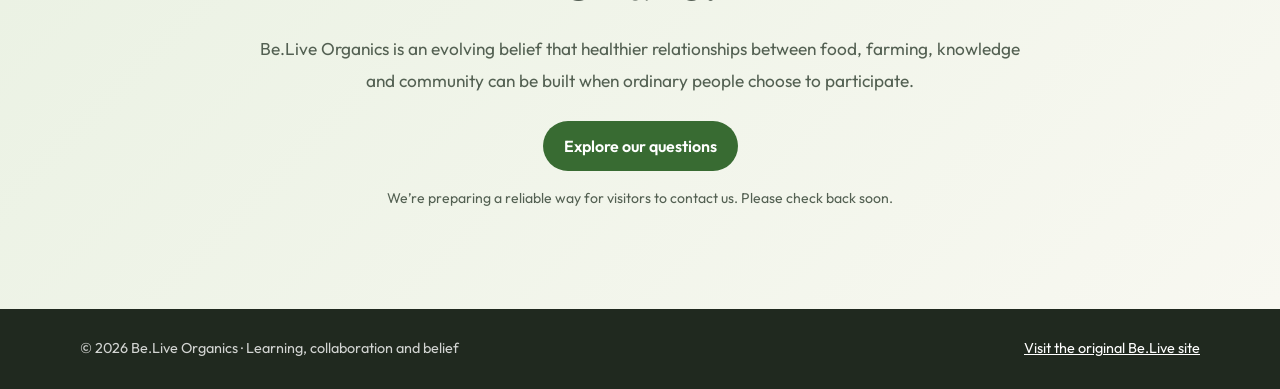
==== commit f66da651: "Temporarily unpublish Knowledge Garden and remove public links" ====
--- a/index.html
+++ b/index.html
@@ -5,29 +5,23 @@
   <meta name="viewport" content="width=device-width, initial-scale=1.0" />
   <title>Be.Live Organics — Reconnecting People, Food & Nature</title>
   <meta name="description" content="Be.Live Organics is exploring how people, food, knowledge, nature and communities can reconnect through learning, sustainable agriculture and participation." />
-  <link rel="preconnect" href="https://fonts.googleapis.com" />
-  <link rel="preconnect" href="https://fonts.gstatic.com" crossorigin />
+  <link rel="preconnect" href="https://fonts.googleapis.com" /><link rel="preconnect" href="https://fonts.gstatic.com" crossorigin />
   <link href="https://fonts.googleapis.com/css2?family=Outfit:wght@300;400;500;600;700&family=Cormorant+Garamond:wght@400;500;600;700&display=swap" rel="stylesheet" />
   <style>
-    :root{--green:#386b32;--green2:#568b45;--mint:#eaf1e4;--cream:#f8f8f1;--ink:#243026;--muted:#687469;--white:#fff;--line:#dce5d5;--serif:'Cormorant Garamond',Georgia,serif;--sans:'Outfit',sans-serif}*{box-sizing:border-box}html{scroll-behavior:smooth;scroll-padding-top:82px}body{margin:0;background:var(--cream);color:var(--ink);font-family:var(--sans);line-height:1.65}a{color:inherit}.wrap{width:min(1120px,calc(100% - 44px));margin:auto}.eyebrow{text-transform:uppercase;letter-spacing:.18em;font-size:.72rem;font-weight:700;color:var(--green2)}h1,h2,h3,p{margin-top:0}h1,h2{font-family:var(--serif);font-weight:600;line-height:1.05}h2{font-size:clamp(2.4rem,5vw,4rem);margin-bottom:20px}p{color:var(--muted)}
-    .nav{height:74px;position:sticky;top:0;z-index:10;background:rgba(248,248,241,.95);backdrop-filter:blur(14px);border-bottom:1px solid rgba(220,229,213,.75)}.nav-inner{height:100%;display:flex;align-items:center;justify-content:space-between;gap:24px}.brand{font-weight:700;text-decoration:none;font-size:1.35rem;white-space:nowrap}.brand span{color:var(--green2)}.nav-links{display:flex;align-items:center;gap:20px}.nav-links a{text-decoration:none;color:#536052;font-size:.9rem}.nav-links a:hover{color:var(--green)}.switch{border:1px solid var(--green);border-radius:99px;padding:8px 15px!important;color:var(--green)!important;font-weight:600;white-space:nowrap}.switch:hover{background:var(--green);color:white!important}
-    .hero{min-height:600px;display:grid;align-items:center;position:relative;overflow:hidden;background:radial-gradient(ellipse at 82% 24%,#dcebd0 0,transparent 36%),linear-gradient(140deg,#f8f8f1,#eef3e8)}.hero:after{content:'Be.Live';position:absolute;right:-.02em;bottom:-.36em;font-family:var(--serif);font-size:clamp(11rem,30vw,27rem);font-weight:700;color:rgba(56,107,50,.045);line-height:1;pointer-events:none}.hero-content{max-width:780px;padding:54px 0 64px;position:relative;z-index:1}.hero h1{font-size:clamp(3.35rem,7.2vw,6.6rem);margin:10px 0 18px;letter-spacing:-.035em;line-height:.98}.hero h1 em{color:var(--green);font-weight:500}.hero-copy{font-size:1.08rem;max-width:650px;line-height:1.8}.actions{display:flex;gap:12px;flex-wrap:wrap;margin-top:24px}.button{display:inline-flex;text-decoration:none;align-items:center;justify-content:center;border-radius:99px;padding:12px 21px;background:var(--green);color:white;font-weight:600}.button.secondary{color:var(--green);background:transparent;border:1px solid var(--green)}.button:hover{transform:translateY(-2px)}
-    section{padding:84px 0}.intro{max-width:760px}.intro p{font-size:1.08rem;line-height:1.85}.belief{background:#fff}.belief-grid{display:grid;grid-template-columns:1.1fr .9fr;gap:70px;align-items:center}.quote{font-family:var(--serif);font-size:clamp(1.7rem,3vw,2.4rem);line-height:1.35;color:var(--green);border-left:3px solid #9db98a;padding:15px 26px}.quote strong{font-weight:700}.connection{background:var(--mint)}.connection-grid{display:grid;grid-template-columns:repeat(4,1fr);gap:14px;margin-top:34px}.card{background:rgba(255,255,255,.9);border:1px solid var(--line);border-radius:18px;padding:24px}.card h3{margin:0 0 9px;font-size:1.1rem}.card p{margin:0;font-size:.92rem}.flow{display:flex;flex-wrap:wrap;align-items:center;justify-content:center;gap:10px;margin:30px 0 0;padding:22px;background:white;border-radius:18px}.flow span{font-weight:600;color:var(--green)}.flow b{color:#9db98a}
-    .learning-grid{display:grid;grid-template-columns:repeat(3,1fr);gap:16px;margin-top:30px}.learning-card{background:white;border-radius:16px;padding:22px;border:1px solid var(--line)}.learning-card .icon{font-size:1.5rem}.learning-card h3{margin:10px 0 6px}.learning-card p{font-size:.9rem;margin:0}.location{background:var(--ink);color:white}.location h2{color:#f5f4e9}.location p{color:rgba(255,255,255,.82)}.location .eyebrow{color:#bbd39d}.location-grid{display:grid;grid-template-columns:1fr 1fr;gap:20px;margin-top:28px}.location-card{padding:26px;border:1px solid rgba(255,255,255,.2);border-radius:18px;background:rgba(255,255,255,.08)}.location-card h3{font-family:var(--serif);font-size:1.6rem;margin-bottom:8px;color:#fff}.returning{background:white}.roadmap{display:grid;grid-template-columns:repeat(5,1fr);gap:12px;margin:28px 0}.phase{padding:18px;border-top:3px solid #90ad7a;background:var(--cream);border-radius:0 0 12px 12px}.phase small{color:var(--green);font-weight:700;text-transform:uppercase;letter-spacing:.08em}.phase strong{display:block;margin-top:7px;line-height:1.35}.not-list{display:flex;flex-wrap:wrap;gap:10px;margin:20px 0}.not-list span{padding:8px 14px;border:1px solid var(--line);border-radius:99px;color:var(--muted);font-size:.9rem}.join{background:linear-gradient(135deg,#e9f1e2,#f8f8f1);text-align:center}.join .intro{margin:auto}.footer{padding:28px 0;background:#20291f;color:rgba(255,255,255,.8);font-size:.9rem}.footer-inner{display:flex;justify-content:space-between;gap:20px;align-items:center}.footer a{color:white}.contact-link{font-weight:700;color:#d4e9c4}
-    @media(max-width:780px){.nav-links{gap:12px}.nav-links a:not(.switch){display:none}.hero{min-height:530px}.hero-content{padding:38px 0 48px}.belief-grid{grid-template-columns:1fr;gap:24px}.connection-grid{grid-template-columns:1fr 1fr}.learning-grid{grid-template-columns:1fr 1fr}.roadmap{grid-template-columns:1fr 1fr}.location-grid{grid-template-columns:1fr}.footer-inner{flex-direction:column;text-align:center}section{padding:70px 0}}@media(max-width:480px){.wrap{width:min(100% - 30px,1120px)}.connection-grid,.learning-grid{grid-template-columns:1fr}.switch{font-size:.78rem;padding:7px 11px!important}.hero h1{font-size:clamp(3rem,13vw,4rem);line-height:.98}.hero{min-height:0}.flow{gap:7px;font-size:.86rem}.roadmap{grid-template-columns:1fr}}
+    :root{--green:#386b32;--green2:#568b45;--mint:#eaf1e4;--cream:#f8f8f1;--ink:#243026;--muted:#536052;--line:#dce5d5;--serif:'Cormorant Garamond',Georgia,serif;--sans:'Outfit',sans-serif}*{box-sizing:border-box}html{scroll-behavior:smooth;scroll-padding-top:82px}body{margin:0;background:var(--cream);color:var(--ink);font-family:var(--sans);line-height:1.65}a{color:inherit}.wrap{width:min(1120px,calc(100% - 44px));margin:auto}.eyebrow{text-transform:uppercase;letter-spacing:.18em;font-size:.72rem;font-weight:700;color:var(--green2)}h1,h2,h3,p{margin-top:0}h1,h2{font-family:var(--serif);font-weight:600;line-height:1.05}h2{font-size:clamp(2.4rem,5vw,4rem);margin-bottom:20px}p{color:var(--muted)}.nav{height:74px;position:sticky;top:0;z-index:10;background:rgba(248,248,241,.95);backdrop-filter:blur(14px);border-bottom:1px solid var(--line)}.nav-inner{height:100%;display:flex;align-items:center;justify-content:space-between;gap:24px}.brand{font-weight:700;text-decoration:none;font-size:1.35rem;white-space:nowrap}.brand span{color:var(--green2)}.nav-links{display:flex;align-items:center;gap:20px}.nav-links a{text-decoration:none;color:#536052;font-size:.9rem}.switch{border:1px solid var(--green);border-radius:99px;padding:8px 15px!important;color:var(--green)!important;font-weight:600;white-space:nowrap}.hero{min-height:600px;display:grid;align-items:center;position:relative;overflow:hidden;background:radial-gradient(ellipse at 82% 24%,#dcebd0 0,transparent 36%),linear-gradient(140deg,#f8f8f1,#eef3e8)}.hero:after{content:'Be.Live';position:absolute;right:-.02em;bottom:-.36em;font-family:var(--serif);font-size:clamp(11rem,30vw,27rem);font-weight:700;color:rgba(56,107,50,.045);line-height:1;pointer-events:none}.hero-content{max-width:780px;padding:54px 0 64px;position:relative;z-index:1}.hero h1{font-size:clamp(3.35rem,7.2vw,6.6rem);margin:10px 0 18px;letter-spacing:-.035em;line-height:.98}.hero h1 em{color:var(--green);font-weight:500}.hero-copy{font-size:1.08rem;max-width:650px;line-height:1.8}.actions{display:flex;gap:12px;flex-wrap:wrap;margin-top:24px}.button{display:inline-flex;text-decoration:none;align-items:center;justify-content:center;border-radius:99px;padding:12px 21px;background:var(--green);color:white;font-weight:600}.button.secondary{color:var(--green);background:transparent;border:1px solid var(--green)}section{padding:84px 0}.intro{max-width:760px}.intro p{font-size:1.08rem;line-height:1.85}.belief{background:#fff}.belief-grid{display:grid;grid-template-columns:1.1fr .9fr;gap:70px;align-items:center}.quote{font-family:var(--serif);font-size:clamp(1.7rem,3vw,2.4rem);line-height:1.35;color:var(--green);border-left:3px solid #9db98a;padding:15px 26px}.connection{background:var(--mint)}.connection-grid{display:grid;grid-template-columns:repeat(4,1fr);gap:14px;margin-top:34px}.card{background:rgba(255,255,255,.9);border:1px solid var(--line);border-radius:18px;padding:24px}.card h3{margin:0 0 9px;font-size:1.1rem}.card p{margin:0;font-size:.92rem}.flow{display:flex;flex-wrap:wrap;align-items:center;justify-content:center;gap:10px;margin:30px 0 0;padding:22px;background:#fff;border-radius:18px}.flow span{font-weight:600;color:var(--green)}.flow b{color:#9db98a}.learning-grid{display:grid;grid-template-columns:repeat(3,1fr);gap:16px;margin-top:30px}.learning-card{background:white;border-radius:16px;padding:22px;border:1px solid var(--line)}.learning-card .icon{font-size:1.5rem}.learning-card h3{margin:10px 0 6px}.learning-card p{font-size:.9rem;margin:0}.location{background:var(--ink);color:white}.location h2{color:#f5f4e9}.location p{color:rgba(255,255,255,.82)}.location .eyebrow{color:#bbd39d}.location-grid{display:grid;grid-template-columns:1fr 1fr;gap:20px;margin-top:28px}.location-card{padding:26px;border:1px solid rgba(255,255,255,.2);border-radius:18px;background:rgba(255,255,255,.08)}.location-card h3{font-family:var(--serif);font-size:1.6rem;margin-bottom:8px;color:#fff}.roadmap{display:grid;grid-template-columns:repeat(5,1fr);gap:12px;margin:28px 0}.phase{padding:18px;border-top:3px solid #90ad7a;background:var(--cream);border-radius:0 0 12px 12px}.phase small{color:var(--green);font-weight:700;text-transform:uppercase}.phase strong{display:block;margin-top:7px}.not-list{display:flex;flex-wrap:wrap;gap:10px;margin:20px 0}.not-list span{padding:8px 14px;border:1px solid var(--line);border-radius:99px;color:var(--muted);font-size:.9rem}.join{background:linear-gradient(135deg,#e9f1e2,#f8f8f1);text-align:center}.join .intro{margin:auto}.footer{padding:28px 0;background:#20291f;color:rgba(255,255,255,.8);font-size:.9rem}.footer-inner{display:flex;justify-content:space-between;gap:20px;align-items:center}.footer a{color:white}@media(max-width:780px){.hero{min-height:530px}.belief-grid{grid-template-columns:1fr;gap:24px}.connection-grid{grid-template-columns:1fr 1fr}.learning-grid{grid-template-columns:1fr 1fr}.roadmap{grid-template-columns:1fr 1fr}.location-grid{grid-template-columns:1fr}.footer-inner{flex-direction:column;text-align:center}section{padding:70px 0}}@media(max-width:480px){.wrap{width:min(100% - 30px,1120px)}.connection-grid,.learning-grid{grid-template-columns:1fr}.switch{font-size:.78rem;padding:7px 11px!important}.hero h1{font-size:clamp(3rem,13vw,4rem);line-height:.98}.hero{min-height:0}.flow{gap:7px;font-size:.86rem}.roadmap{grid-template-columns:1fr}}
   </style>
 </head>
 <body>
-  <header class="nav"><div class="wrap nav-inner"><a class="brand" href="#home">Be<span>.</span>Live Organics</a><nav class="nav-links" aria-label="Main navigation"><a href="#belief">Our belief</a><a href="#ecosystem">Ecosystem</a><a href="#learning">Learning</a><a href="vision.html">Our questions</a><a href="research.html">Knowledge</a><a class="switch" href="index-v1.html">Original site</a></nav></div></header>
+  <header class="nav"><div class="wrap nav-inner"><a class="brand" href="#home">Be<span>.</span>Live Organics</a><nav class="nav-links" aria-label="Main navigation"><a href="#belief">Our belief</a><a href="#ecosystem">Ecosystem</a><a href="#learning">Learning</a><a href="vision.html">Our questions</a><a class="switch" href="index-v1.html">Original site</a></nav></div></header>
   <main>
     <section class="hero" id="home"><div class="wrap"><div class="hero-content"><p class="eyebrow">A learning journey in food, farming & community</p><h1>Reconnecting<br><em>people, food,</em><br>knowledge & nature</h1><p class="hero-copy">Be.Live Organics is exploring how farmers, families, learners and communities can grow together through sustainable agriculture, shared knowledge and participation.</p><div class="actions"><a class="button" href="#belief">Discover our belief</a><a class="button secondary" href="vision.html">Explore our questions</a></div></div></div></section>
     <section class="belief" id="belief"><div class="wrap belief-grid"><div class="intro"><p class="eyebrow">Where we begin</p><h2>A belief before a blueprint.</h2><p>Be.Live did not begin with large funding, institutional backing, or a claim to have all the answers. It began with a question: can healthier food systems and stronger farming communities grow through awareness, learning and participation?</p><p>We are not presenting a finished model. We are learning, adapting, experimenting and sharing—and inviting others to shape the journey with us.</p></div><blockquote class="quote">Not built on expertise.<br>Not built on wealth.<br><strong>Built on learning, collaboration and belief.</strong></blockquote></div></section>
     <section class="connection" id="ecosystem"><div class="wrap"><div class="intro"><p class="eyebrow">The missing connection</p><h2>Food is more than what’s on a plate.</h2><p>Consumers want food they can trust. Farmers need knowledge and fair opportunities. Useful research and practical wisdom are scattered, while many communities have grown distant from the land that feeds them. Be.Live aims to help reconnect these parts.</p></div><div class="connection-grid"><article class="card"><h3>People</h3><p>Informed consumers and curious learners who want to participate.</p></article><article class="card"><h3>Food</h3><p>More transparent relationships with what we grow, buy and eat.</p></article><article class="card"><h3>Knowledge</h3><p>Learning gathered from research, practitioners and farm experience.</p></article><article class="card"><h3>Farmers & nature</h3><p>Stronger communities and farming practices attentive to the living landscape.</p></article></div><div class="flow" aria-label="Awareness creates a path to healthier outcomes"><span>Awareness</span><b>→</b><span>Informed choices</span><b>→</b><span>Market demand</span><b>→</b><span>Better practices</span><b>→</b><span>Healthier outcomes</span></div></div></section>
-    <section id="learning"><div class="wrap"><div class="intro"><p class="eyebrow">Learning before building</p><h2>Explore first. Adapt with care.</h2><p>We want to learn from different approaches—not copy a model without understanding what fits local land, water, people and markets.</p></div><div class="learning-grid"><article class="learning-card"><span class="icon">🌳</span><h3>Diverse farming</h3><p>Multi-layer systems, companion planting, crop diversity and soil health.</p></article><article class="learning-card"><span class="icon">🌱</span><h3>Protected cultivation</h3><p>Polyhouses, shade nets and controlled cultivation—where they make sense.</p></article><article class="learning-card"><span class="icon">💧</span><h3>Alternative systems</h3><p>Hydroponics and soilless cultivation, understood alongside their trade-offs.</p></article><article class="learning-card"><span class="icon">♻️</span><h3>Regenerative practice</h3><p>Soil care, water management and resilient farming methods.</p></article><article class="learning-card"><span class="icon">🤝</span><h3>Community models</h3><p>Farmer networks, community-supported agriculture and consumer awareness.</p></article><article class="learning-card"><span class="icon">📚</span><h3>Open knowledge</h3><p>Research notes, farm visits and lessons shared through our <a href="research.html">Knowledge Garden</a>.</p></article></div></div></section>
-    <section class="location"><div class="wrap"><p class="eyebrow">Rooted in place</p><h2>Why Odisha?</h2><p class="intro">We see Odisha as a place to learn and experiment at a practical scale, with agricultural heritage, access to Bhubaneswar and Cuttack markets, and room to build long-term relationships. This is a direction to explore—not a promise that every challenge is solved.</p><div class="location-grid"><article class="location-card"><h3>Odisha: a place to build</h3><p>Potential for practical experimentation, learning with local communities, and developing agricultural models suited to the region.</p></article><article class="location-card"><h3>Bengaluru: a vital market</h3><p>A strong consumption market and a useful source of ideas and partnerships. Our current thinking is that Odisha may offer a more fitting base for ecosystem-building.</p></article></div><p><a class="contact-link" href="vision.html">Read the questions we still need to answer →</a></p></div></section>
-    <section class="returning"><div class="wrap"><div class="intro"><p class="eyebrow">The returning generation</p><h2>Contribution is bigger than funding.</h2><p>Many people left villages for education, work and opportunity. Some now want to give back. That contribution can take many forms: knowledge, mentoring, networks, time, volunteering, ideas or funding. We are looking for collaborators, not just followers.</p><p><strong>Village roots → Education → Experience → Giving back → Community impact</strong></p><p>Our long-term direction is to learn first, then grow carefully:</p></div><div class="roadmap"><div class="phase"><small>Phase 1</small><strong>Research & learning</strong></div><div class="phase"><small>Phase 2</small><strong>Demonstration farm</strong></div><div class="phase"><small>Phase 3</small><strong>Community participation</strong></div><div class="phase"><small>Phase 4</small><strong>Farmer network</strong></div><div class="phase"><small>Phase 5</small><strong>Knowledge ecosystem</strong></div></div><p class="eyebrow">What Be.Live is not</p><div class="not-list"><span>Not a large corporation</span><span>Not claiming certainty</span><span>Not a quick-profit promise</span><span>Not a finished project</span></div><p>We will measure progress not only in acres or revenue, but also in knowledge shared, trust built, people connected and communities strengthened.</p></div></section>
-    <section class="join" id="join"><div class="wrap intro"><p class="eyebrow">An open invitation</p><h2>Learn. Adapt. Experiment. Share.</h2><p>Be.Live Organics is an evolving belief that healthier relationships between food, farming, knowledge and community can be built when ordinary people choose to participate.</p><div class="actions" style="justify-content:center"><a class="button" href="mailto:hello@beliveorganics.com?subject=Hello%20Be.Live%20Organics">Connect with us</a><a class="button secondary" href="vision.html">Share a question or idea</a></div><p style="margin-top:14px;font-size:.88rem">Farmers, consumers, researchers, learners and collaborators are all welcome to start a conversation.</p></div></section>
+    <section id="learning"><div class="wrap"><div class="intro"><p class="eyebrow">Learning before building</p><h2>Explore first. Adapt with care.</h2><p>We want to learn from different approaches—not copy a model without understanding what fits local land, water, people and markets.</p></div><div class="learning-grid"><article class="learning-card"><span class="icon">🌳</span><h3>Diverse farming</h3><p>Multi-layer systems, companion planting, crop diversity and soil health.</p></article><article class="learning-card"><span class="icon">🌱</span><h3>Protected cultivation</h3><p>Polyhouses, shade nets and controlled cultivation—where they make sense.</p></article><article class="learning-card"><span class="icon">💧</span><h3>Alternative systems</h3><p>Hydroponics and soilless cultivation, understood alongside their trade-offs.</p></article><article class="learning-card"><span class="icon">♻️</span><h3>Regenerative practice</h3><p>Soil care, water management and resilient farming methods.</p></article><article class="learning-card"><span class="icon">🤝</span><h3>Community models</h3><p>Farmer networks, community-supported agriculture and consumer awareness.</p></article><article class="learning-card"><span class="icon">🧭</span><h3>Local learning</h3><p>Questions, observations and experiments will be shared as the project develops.</p></article></div></div></section>
+    <section class="location"><div class="wrap"><p class="eyebrow">Rooted in place</p><h2>Why Odisha?</h2><p class="intro">We see Odisha as a place to learn and experiment at a practical scale, with agricultural heritage, access to Bhubaneswar and Cuttack markets, and room to build long-term relationships. This is a direction to explore—not a promise that every challenge is solved.</p><div class="location-grid"><article class="location-card"><h3>Odisha: a place to build</h3><p>Potential for practical experimentation, learning with local communities, and developing agricultural models suited to the region.</p></article><article class="location-card"><h3>Bengaluru: a vital market</h3><p>A strong consumption market and a useful source of ideas and partnerships. Our current thinking is that Odisha may offer a more fitting base for ecosystem-building.</p></article></div><p><a href="vision.html" style="color:#d4e9c4;font-weight:700">Read the questions we still need to answer →</a></p></div></section>
+    <section><div class="wrap"><div class="intro"><p class="eyebrow">The returning generation</p><h2>Contribution is bigger than funding.</h2><p>Many people left villages for education, work and opportunity. Some now want to give back. That contribution can take many forms: knowledge, mentoring, networks, time, volunteering, ideas or funding. We are looking for collaborators, not just followers.</p><p><strong>Village roots → Education → Experience → Giving back → Community impact</strong></p><p>Our long-term direction is to learn first, then grow carefully:</p></div><div class="roadmap"><div class="phase"><small>Phase 1</small><strong>Research & learning</strong></div><div class="phase"><small>Phase 2</small><strong>Demonstration farm</strong></div><div class="phase"><small>Phase 3</small><strong>Community participation</strong></div><div class="phase"><small>Phase 4</small><strong>Farmer network</strong></div><div class="phase"><small>Phase 5</small><strong>Knowledge ecosystem</strong></div></div><p class="eyebrow">What Be.Live is not</p><div class="not-list"><span>Not a large corporation</span><span>Not claiming certainty</span><span>Not a quick-profit promise</span><span>Not a finished project</span></div><p>We will measure progress not only in acres or revenue, but also in knowledge shared, trust built, people connected and communities strengthened.</p></div></section>
+    <section class="join" id="join"><div class="wrap intro"><p class="eyebrow">An open invitation</p><h2>Learn. Adapt. Experiment. Share.</h2><p>Be.Live Organics is an evolving belief that healthier relationships between food, farming, knowledge and community can be built when ordinary people choose to participate.</p><div class="actions" style="justify-content:center"><a class="button" href="vision.html">Explore our questions</a></div><p style="margin-top:14px;font-size:.88rem">We’re preparing a reliable way for visitors to contact us. Please check back soon.</p></div></section>
   </main>
-  <footer class="footer"><div class="wrap footer-inner"><span>© 2026 Be.Live Organics · Learning, collaboration and belief</span><a href="mailto:hello@beliveorganics.com">Contact Be.Live</a><a href="index-v1.html">Visit the original Be.Live site</a></div></footer>
+  <footer class="footer"><div class="wrap footer-inner"><span>© 2026 Be.Live Organics · Learning, collaboration and belief</span><a href="index-v1.html">Visit the original Be.Live site</a></div></footer>
 </body>
 </html>
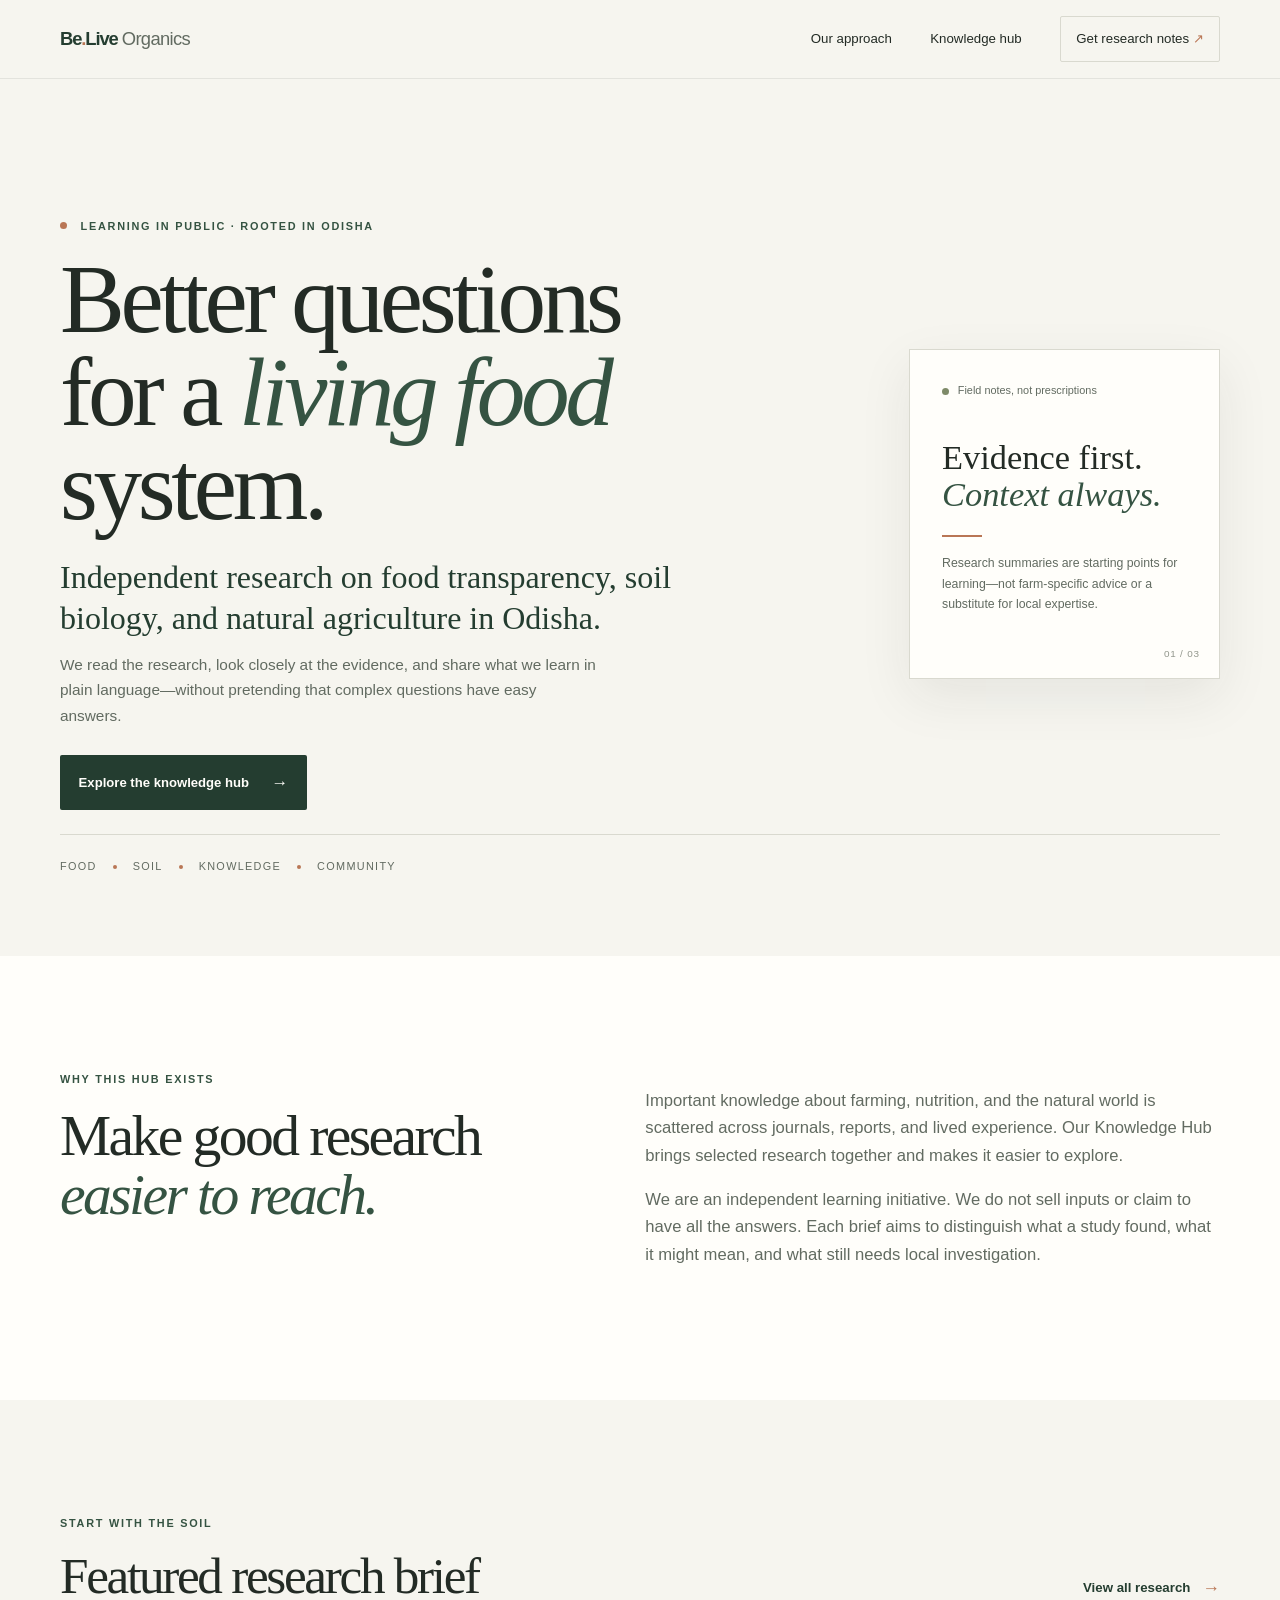
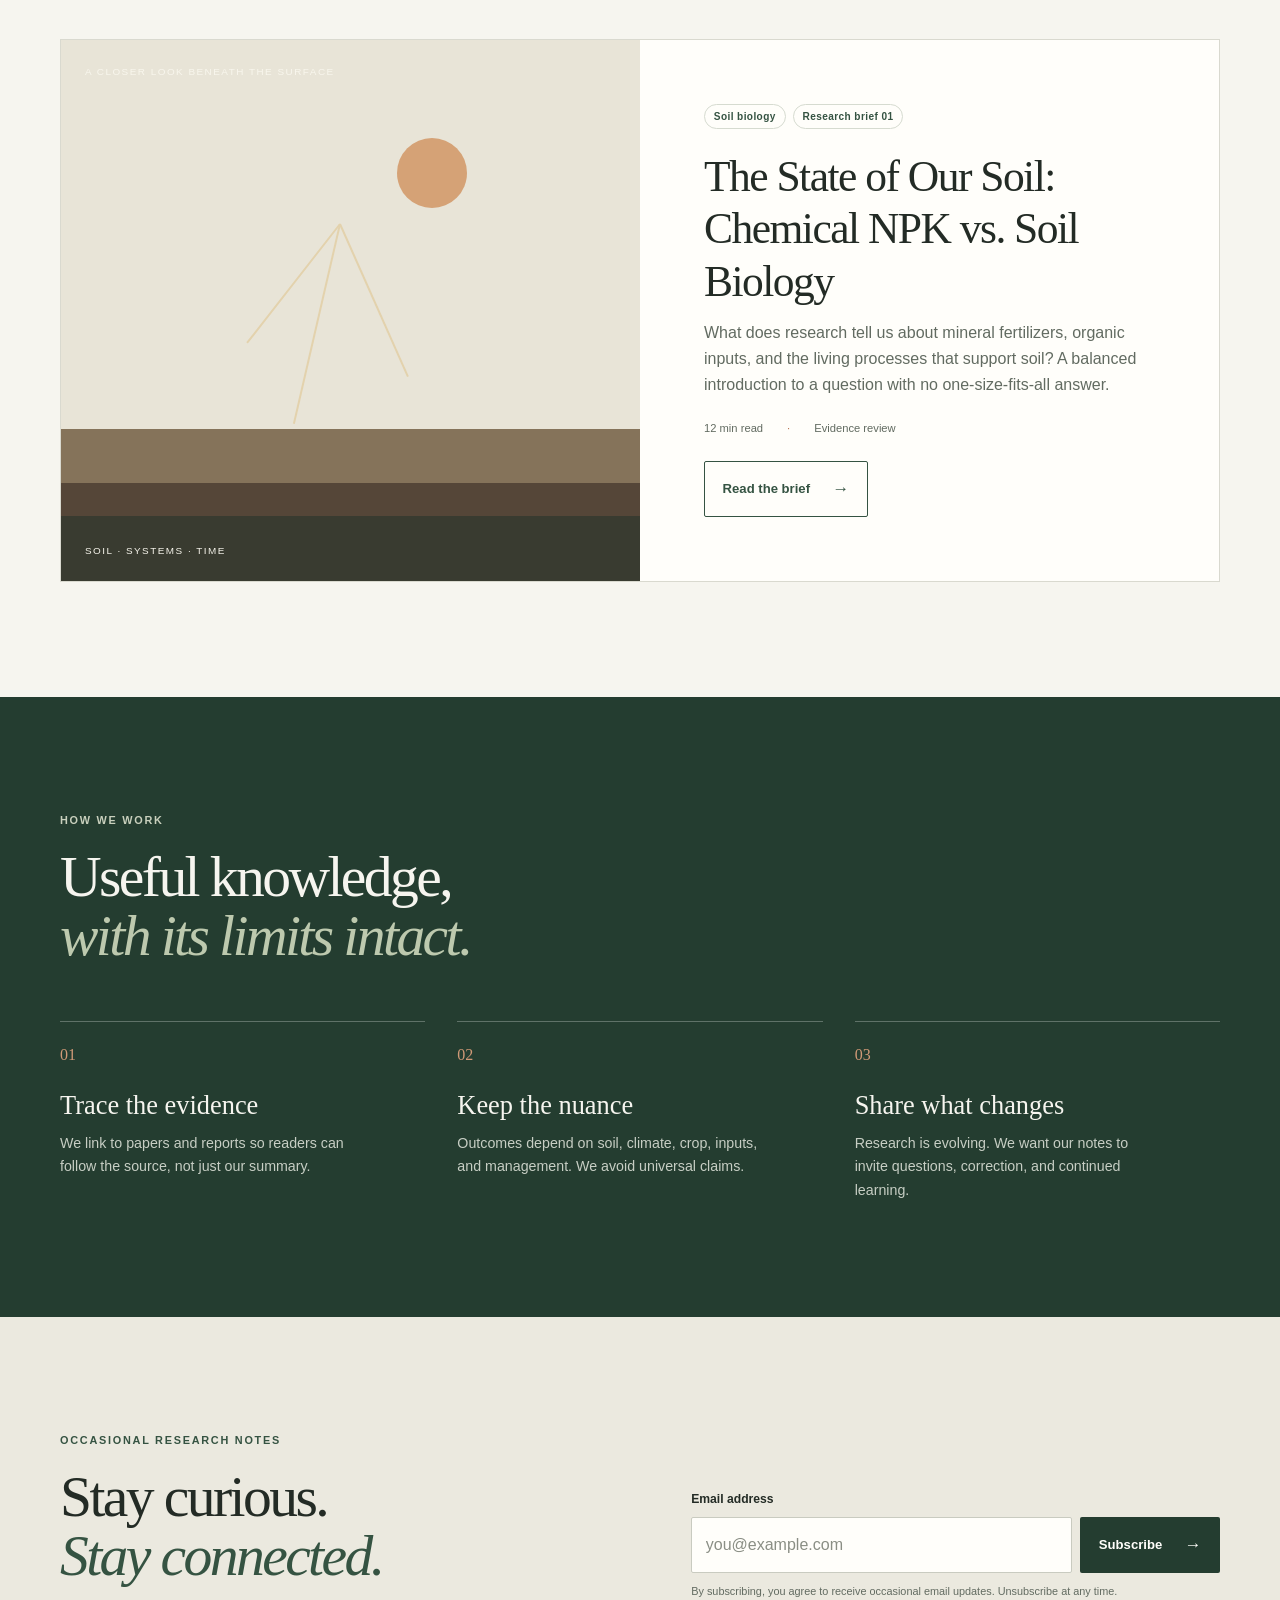
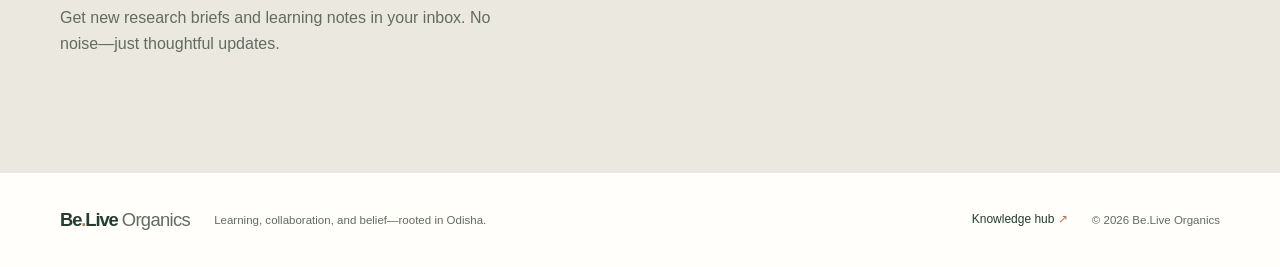
==== commit 878370a7: "Add research-led knowledge hub and responsive editorial styles" ====
--- a/index.html
+++ b/index.html
@@ -1,27 +1,88 @@
-<!DOCTYPE html>
+<!doctype html>
 <html lang="en">
 <head>
-  <meta charset="UTF-8" />
-  <meta name="viewport" content="width=device-width, initial-scale=1.0" />
-  <title>Be.Live Organics — Reconnecting People, Food & Nature</title>
-  <meta name="description" content="Be.Live Organics is exploring how people, food, knowledge, nature and communities can reconnect through learning, sustainable agriculture and participation." />
-  <link rel="preconnect" href="https://fonts.googleapis.com" /><link rel="preconnect" href="https://fonts.gstatic.com" crossorigin />
-  <link href="https://fonts.googleapis.com/css2?family=Outfit:wght@300;400;500;600;700&family=Cormorant+Garamond:wght@400;500;600;700&display=swap" rel="stylesheet" />
-  <style>
-    :root{--green:#386b32;--green2:#568b45;--mint:#eaf1e4;--cream:#f8f8f1;--ink:#243026;--muted:#536052;--line:#dce5d5;--serif:'Cormorant Garamond',Georgia,serif;--sans:'Outfit',sans-serif}*{box-sizing:border-box}html{scroll-behavior:smooth;scroll-padding-top:82px}body{margin:0;background:var(--cream);color:var(--ink);font-family:var(--sans);line-height:1.65}a{color:inherit}.wrap{width:min(1120px,calc(100% - 44px));margin:auto}.eyebrow{text-transform:uppercase;letter-spacing:.18em;font-size:.72rem;font-weight:700;color:var(--green2)}h1,h2,h3,p{margin-top:0}h1,h2{font-family:var(--serif);font-weight:600;line-height:1.05}h2{font-size:clamp(2.4rem,5vw,4rem);margin-bottom:20px}p{color:var(--muted)}.nav{height:74px;position:sticky;top:0;z-index:10;background:rgba(248,248,241,.95);backdrop-filter:blur(14px);border-bottom:1px solid var(--line)}.nav-inner{height:100%;display:flex;align-items:center;justify-content:space-between;gap:24px}.brand{font-weight:700;text-decoration:none;font-size:1.35rem;white-space:nowrap}.brand span{color:var(--green2)}.nav-links{display:flex;align-items:center;gap:20px}.nav-links a{text-decoration:none;color:#536052;font-size:.9rem}.switch{border:1px solid var(--green);border-radius:99px;padding:8px 15px!important;color:var(--green)!important;font-weight:600;white-space:nowrap}.hero{min-height:600px;display:grid;align-items:center;position:relative;overflow:hidden;background:radial-gradient(ellipse at 82% 24%,#dcebd0 0,transparent 36%),linear-gradient(140deg,#f8f8f1,#eef3e8)}.hero:after{content:'Be.Live';position:absolute;right:-.02em;bottom:-.36em;font-family:var(--serif);font-size:clamp(11rem,30vw,27rem);font-weight:700;color:rgba(56,107,50,.045);line-height:1;pointer-events:none}.hero-content{max-width:780px;padding:54px 0 64px;position:relative;z-index:1}.hero h1{font-size:clamp(3.35rem,7.2vw,6.6rem);margin:10px 0 18px;letter-spacing:-.035em;line-height:.98}.hero h1 em{color:var(--green);font-weight:500}.hero-copy{font-size:1.08rem;max-width:650px;line-height:1.8}.actions{display:flex;gap:12px;flex-wrap:wrap;margin-top:24px}.button{display:inline-flex;text-decoration:none;align-items:center;justify-content:center;border-radius:99px;padding:12px 21px;background:var(--green);color:white;font-weight:600}.button.secondary{color:var(--green);background:transparent;border:1px solid var(--green)}section{padding:84px 0}.intro{max-width:760px}.intro p{font-size:1.08rem;line-height:1.85}.belief{background:#fff}.belief-grid{display:grid;grid-template-columns:1.1fr .9fr;gap:70px;align-items:center}.quote{font-family:var(--serif);font-size:clamp(1.7rem,3vw,2.4rem);line-height:1.35;color:var(--green);border-left:3px solid #9db98a;padding:15px 26px}.connection{background:var(--mint)}.connection-grid{display:grid;grid-template-columns:repeat(4,1fr);gap:14px;margin-top:34px}.card{background:rgba(255,255,255,.9);border:1px solid var(--line);border-radius:18px;padding:24px}.card h3{margin:0 0 9px;font-size:1.1rem}.card p{margin:0;font-size:.92rem}.flow{display:flex;flex-wrap:wrap;align-items:center;justify-content:center;gap:10px;margin:30px 0 0;padding:22px;background:#fff;border-radius:18px}.flow span{font-weight:600;color:var(--green)}.flow b{color:#9db98a}.learning-grid{display:grid;grid-template-columns:repeat(3,1fr);gap:16px;margin-top:30px}.learning-card{background:white;border-radius:16px;padding:22px;border:1px solid var(--line)}.learning-card .icon{font-size:1.5rem}.learning-card h3{margin:10px 0 6px}.learning-card p{font-size:.9rem;margin:0}.location{background:var(--ink);color:white}.location h2{color:#f5f4e9}.location p{color:rgba(255,255,255,.82)}.location .eyebrow{color:#bbd39d}.location-grid{display:grid;grid-template-columns:1fr 1fr;gap:20px;margin-top:28px}.location-card{padding:26px;border:1px solid rgba(255,255,255,.2);border-radius:18px;background:rgba(255,255,255,.08)}.location-card h3{font-family:var(--serif);font-size:1.6rem;margin-bottom:8px;color:#fff}.roadmap{display:grid;grid-template-columns:repeat(5,1fr);gap:12px;margin:28px 0}.phase{padding:18px;border-top:3px solid #90ad7a;background:var(--cream);border-radius:0 0 12px 12px}.phase small{color:var(--green);font-weight:700;text-transform:uppercase}.phase strong{display:block;margin-top:7px}.not-list{display:flex;flex-wrap:wrap;gap:10px;margin:20px 0}.not-list span{padding:8px 14px;border:1px solid var(--line);border-radius:99px;color:var(--muted);font-size:.9rem}.join{background:linear-gradient(135deg,#e9f1e2,#f8f8f1);text-align:center}.join .intro{margin:auto}.footer{padding:28px 0;background:#20291f;color:rgba(255,255,255,.8);font-size:.9rem}.footer-inner{display:flex;justify-content:space-between;gap:20px;align-items:center}.footer a{color:white}@media(max-width:780px){.hero{min-height:530px}.belief-grid{grid-template-columns:1fr;gap:24px}.connection-grid{grid-template-columns:1fr 1fr}.learning-grid{grid-template-columns:1fr 1fr}.roadmap{grid-template-columns:1fr 1fr}.location-grid{grid-template-columns:1fr}.footer-inner{flex-direction:column;text-align:center}section{padding:70px 0}}@media(max-width:480px){.wrap{width:min(100% - 30px,1120px)}.connection-grid,.learning-grid{grid-template-columns:1fr}.switch{font-size:.78rem;padding:7px 11px!important}.hero h1{font-size:clamp(3rem,13vw,4rem);line-height:.98}.hero{min-height:0}.flow{gap:7px;font-size:.86rem}.roadmap{grid-template-columns:1fr}}
-  </style>
+  <meta charset="utf-8">
+  <meta name="viewport" content="width=device-width, initial-scale=1">
+  <meta name="description" content="Independent research on food transparency, soil biology, and natural agriculture in Odisha. Evidence-led briefs from Be.Live Organics.">
+  <meta name="theme-color" content="#f6f5ef">
+  <title>Be.Live Organics — Independent research for a living food system</title>
+  <link rel="stylesheet" href="assets/css/style.css">
 </head>
 <body>
-  <header class="nav"><div class="wrap nav-inner"><a class="brand" href="#home">Be<span>.</span>Live Organics</a><nav class="nav-links" aria-label="Main navigation"><a href="#belief">Our belief</a><a href="#ecosystem">Ecosystem</a><a href="#learning">Learning</a><a href="vision.html">Our questions</a><a class="switch" href="index-v1.html">Original site</a></nav></div></header>
-  <main>
-    <section class="hero" id="home"><div class="wrap"><div class="hero-content"><p class="eyebrow">A learning journey in food, farming & community</p><h1>Reconnecting<br><em>people, food,</em><br>knowledge & nature</h1><p class="hero-copy">Be.Live Organics is exploring how farmers, families, learners and communities can grow together through sustainable agriculture, shared knowledge and participation.</p><div class="actions"><a class="button" href="#belief">Discover our belief</a><a class="button secondary" href="vision.html">Explore our questions</a></div></div></div></section>
-    <section class="belief" id="belief"><div class="wrap belief-grid"><div class="intro"><p class="eyebrow">Where we begin</p><h2>A belief before a blueprint.</h2><p>Be.Live did not begin with large funding, institutional backing, or a claim to have all the answers. It began with a question: can healthier food systems and stronger farming communities grow through awareness, learning and participation?</p><p>We are not presenting a finished model. We are learning, adapting, experimenting and sharing—and inviting others to shape the journey with us.</p></div><blockquote class="quote">Not built on expertise.<br>Not built on wealth.<br><strong>Built on learning, collaboration and belief.</strong></blockquote></div></section>
-    <section class="connection" id="ecosystem"><div class="wrap"><div class="intro"><p class="eyebrow">The missing connection</p><h2>Food is more than what’s on a plate.</h2><p>Consumers want food they can trust. Farmers need knowledge and fair opportunities. Useful research and practical wisdom are scattered, while many communities have grown distant from the land that feeds them. Be.Live aims to help reconnect these parts.</p></div><div class="connection-grid"><article class="card"><h3>People</h3><p>Informed consumers and curious learners who want to participate.</p></article><article class="card"><h3>Food</h3><p>More transparent relationships with what we grow, buy and eat.</p></article><article class="card"><h3>Knowledge</h3><p>Learning gathered from research, practitioners and farm experience.</p></article><article class="card"><h3>Farmers & nature</h3><p>Stronger communities and farming practices attentive to the living landscape.</p></article></div><div class="flow" aria-label="Awareness creates a path to healthier outcomes"><span>Awareness</span><b>→</b><span>Informed choices</span><b>→</b><span>Market demand</span><b>→</b><span>Better practices</span><b>→</b><span>Healthier outcomes</span></div></div></section>
-    <section id="learning"><div class="wrap"><div class="intro"><p class="eyebrow">Learning before building</p><h2>Explore first. Adapt with care.</h2><p>We want to learn from different approaches—not copy a model without understanding what fits local land, water, people and markets.</p></div><div class="learning-grid"><article class="learning-card"><span class="icon">🌳</span><h3>Diverse farming</h3><p>Multi-layer systems, companion planting, crop diversity and soil health.</p></article><article class="learning-card"><span class="icon">🌱</span><h3>Protected cultivation</h3><p>Polyhouses, shade nets and controlled cultivation—where they make sense.</p></article><article class="learning-card"><span class="icon">💧</span><h3>Alternative systems</h3><p>Hydroponics and soilless cultivation, understood alongside their trade-offs.</p></article><article class="learning-card"><span class="icon">♻️</span><h3>Regenerative practice</h3><p>Soil care, water management and resilient farming methods.</p></article><article class="learning-card"><span class="icon">🤝</span><h3>Community models</h3><p>Farmer networks, community-supported agriculture and consumer awareness.</p></article><article class="learning-card"><span class="icon">🧭</span><h3>Local learning</h3><p>Questions, observations and experiments will be shared as the project develops.</p></article></div></div></section>
-    <section class="location"><div class="wrap"><p class="eyebrow">Rooted in place</p><h2>Why Odisha?</h2><p class="intro">We see Odisha as a place to learn and experiment at a practical scale, with agricultural heritage, access to Bhubaneswar and Cuttack markets, and room to build long-term relationships. This is a direction to explore—not a promise that every challenge is solved.</p><div class="location-grid"><article class="location-card"><h3>Odisha: a place to build</h3><p>Potential for practical experimentation, learning with local communities, and developing agricultural models suited to the region.</p></article><article class="location-card"><h3>Bengaluru: a vital market</h3><p>A strong consumption market and a useful source of ideas and partnerships. Our current thinking is that Odisha may offer a more fitting base for ecosystem-building.</p></article></div><p><a href="vision.html" style="color:#d4e9c4;font-weight:700">Read the questions we still need to answer →</a></p></div></section>
-    <section><div class="wrap"><div class="intro"><p class="eyebrow">The returning generation</p><h2>Contribution is bigger than funding.</h2><p>Many people left villages for education, work and opportunity. Some now want to give back. That contribution can take many forms: knowledge, mentoring, networks, time, volunteering, ideas or funding. We are looking for collaborators, not just followers.</p><p><strong>Village roots → Education → Experience → Giving back → Community impact</strong></p><p>Our long-term direction is to learn first, then grow carefully:</p></div><div class="roadmap"><div class="phase"><small>Phase 1</small><strong>Research & learning</strong></div><div class="phase"><small>Phase 2</small><strong>Demonstration farm</strong></div><div class="phase"><small>Phase 3</small><strong>Community participation</strong></div><div class="phase"><small>Phase 4</small><strong>Farmer network</strong></div><div class="phase"><small>Phase 5</small><strong>Knowledge ecosystem</strong></div></div><p class="eyebrow">What Be.Live is not</p><div class="not-list"><span>Not a large corporation</span><span>Not claiming certainty</span><span>Not a quick-profit promise</span><span>Not a finished project</span></div><p>We will measure progress not only in acres or revenue, but also in knowledge shared, trust built, people connected and communities strengthened.</p></div></section>
-    <section class="join" id="join"><div class="wrap intro"><p class="eyebrow">An open invitation</p><h2>Learn. Adapt. Experiment. Share.</h2><p>Be.Live Organics is an evolving belief that healthier relationships between food, farming, knowledge and community can be built when ordinary people choose to participate.</p><div class="actions" style="justify-content:center"><a class="button" href="vision.html">Explore our questions</a></div><p style="margin-top:14px;font-size:.88rem">We’re preparing a reliable way for visitors to contact us. Please check back soon.</p></div></section>
+  <a class="skip-link" href="#main">Skip to content</a>
+  <header class="site-header">
+    <div class="container header-inner">
+      <a class="wordmark" href="index.html" aria-label="Be.Live Organics home">Be<span>.</span>Live <span class="wordmark-light">Organics</span></a>
+      <nav class="site-nav" aria-label="Main navigation">
+        <a href="#about">Our approach</a>
+        <a href="knowledge/index.html">Knowledge hub</a>
+        <a class="nav-cta" href="#newsletter">Get research notes <span aria-hidden="true">↗</span></a>
+      </nav>
+    </div>
+  </header>
+
+  <main id="main">
+    <section class="hero section-space">
+      <div class="container hero-grid">
+        <div class="hero-copy">
+          <p class="eyebrow"><span class="eyebrow-mark" aria-hidden="true"></span> Learning in public · Rooted in Odisha</p>
+          <h1>Better questions<br>for a <em>living food</em><br>system.</h1>
+          <p class="hero-lede">Independent research on food transparency, soil biology, and natural agriculture in Odisha.</p>
+          <p class="hero-description">We read the research, look closely at the evidence, and share what we learn in plain language—without pretending that complex questions have easy answers.</p>
+          <a class="button button-dark" href="knowledge/index.html">Explore the knowledge hub <span aria-hidden="true">→</span></a>
+        </div>
+        <aside class="hero-note" aria-label="Our research principles">
+          <div class="note-top"><span class="note-dot"></span> Field notes, not prescriptions</div>
+          <p>Evidence first.<br><em>Context always.</em></p>
+          <div class="note-rule"></div>
+          <p class="note-small">Research summaries are starting points for learning—not farm-specific advice or a substitute for local expertise.</p>
+          <span class="note-index">01 / 03</span>
+        </aside>
+      </div>
+      <div class="hero-bottom container" aria-hidden="true"><span>Food</span><i></i><span>Soil</span><i></i><span>Knowledge</span><i></i><span>Community</span></div>
+    </section>
+
+    <section class="section-space intro-section" id="about">
+      <div class="container two-column">
+        <div><p class="eyebrow">Why this hub exists</p><h2>Make good research<br><em>easier to reach.</em></h2></div>
+        <div class="prose-intro"><p>Important knowledge about farming, nutrition, and the natural world is scattered across journals, reports, and lived experience. Our Knowledge Hub brings selected research together and makes it easier to explore.</p><p>We are an independent learning initiative. We do not sell inputs or claim to have all the answers. Each brief aims to distinguish what a study found, what it might mean, and what still needs local investigation.</p></div>
+      </div>
+    </section>
+
+    <section class="section-space featured-section" aria-labelledby="featured-heading">
+      <div class="container">
+        <div class="section-heading"><div><p class="eyebrow">Start with the soil</p><h2 id="featured-heading">Featured research brief</h2></div><a class="text-link" href="knowledge/index.html">View all research <span aria-hidden="true">→</span></a></div>
+        <article class="feature-card">
+          <div class="feature-art" aria-label="Illustration of layers of living soil" role="img"><span class="art-label">A closer look beneath the surface</span><div class="soil-sun" aria-hidden="true"></div><div class="soil-horizon horizon-one"></div><div class="soil-horizon horizon-two"></div><div class="soil-horizon horizon-three"></div><span class="root root-a" aria-hidden="true"></span><span class="root root-b" aria-hidden="true"></span><span class="root root-c" aria-hidden="true"></span><span class="art-caption">SOIL · SYSTEMS · TIME</span></div>
+          <div class="feature-copy"><div class="tag-row"><span class="tag">Soil biology</span><span class="tag">Research brief 01</span></div><h3>The State of Our Soil: Chemical NPK vs. Soil Biology</h3><p>What does research tell us about mineral fertilizers, organic inputs, and the living processes that support soil? A balanced introduction to a question with no one-size-fits-all answer.</p><div class="card-meta"><span>12 min read</span><span>Evidence review</span></div><a class="button button-outline" href="knowledge/brief-01-soil-science.html">Read the brief <span aria-hidden="true">→</span></a></div>
+        </article>
+      </div>
+    </section>
+
+    <section class="section-space principles-section">
+      <div class="container">
+        <p class="eyebrow">How we work</p><h2>Useful knowledge,<br><em>with its limits intact.</em></h2>
+        <div class="principle-grid">
+          <article class="principle"><span class="principle-number">01</span><h3>Trace the evidence</h3><p>We link to papers and reports so readers can follow the source, not just our summary.</p></article>
+          <article class="principle"><span class="principle-number">02</span><h3>Keep the nuance</h3><p>Outcomes depend on soil, climate, crop, inputs, and management. We avoid universal claims.</p></article>
+          <article class="principle"><span class="principle-number">03</span><h3>Share what changes</h3><p>Research is evolving. We want our notes to invite questions, correction, and continued learning.</p></article>
+        </div>
+      </div>
+    </section>
+
+    <section class="section-space newsletter-section" id="newsletter">
+      <div class="container newsletter-panel">
+        <div><p class="eyebrow">Occasional research notes</p><h2>Stay curious.<br><em>Stay connected.</em></h2><p>Get new research briefs and learning notes in your inbox. No noise—just thoughtful updates.</p></div>
+        <form class="signup-form" action="https://formspree.io/f/moeezype" method="post">
+          <label for="home-email">Email address</label>
+          <div class="signup-controls"><input id="home-email" type="email" name="email" placeholder="you@example.com" autocomplete="email" required><button class="button button-dark" type="submit">Subscribe <span aria-hidden="true">→</span></button></div>
+          <input type="hidden" name="_subject" value="Be.Live Organics research notes subscription">
+          <p class="form-note">By subscribing, you agree to receive occasional email updates. Unsubscribe at any time.</p>
+        </form>
+      </div>
+    </section>
   </main>
-  <footer class="footer"><div class="wrap footer-inner"><span>© 2026 Be.Live Organics · Learning, collaboration and belief</span><a href="index-v1.html">Visit the original Be.Live site</a></div></footer>
+
+  <footer class="site-footer"><div class="container footer-inner"><a class="wordmark" href="index.html">Be<span>.</span>Live <span class="wordmark-light">Organics</span></a><p>Learning, collaboration, and belief—rooted in Odisha.</p><a class="footer-link" href="knowledge/index.html">Knowledge hub <span aria-hidden="true">↗</span></a><small>© 2026 Be.Live Organics</small></div></footer>
 </body>
 </html>
--- a/assets/css/style.css
+++ b/assets/css/style.css
@@ -0,0 +1,272 @@
+/* Be.Live Organics — editorial knowledge hub */
+:root {
+  color-scheme: light;
+  --paper: #f6f5ef;
+  --paper-deep: #ebe9df;
+  --white: #fffefa;
+  --ink: #232b25;
+  --muted: #626b61;
+  --green: #355342;
+  --green-dark: #243d30;
+  --moss: #7e8a68;
+  --clay: #b97655;
+  --line: #d9d9cf;
+  --serif: Georgia, "Times New Roman", serif;
+  --sans: "Helvetica Neue", Helvetica, Arial, sans-serif;
+  --container: 1160px;
+  --reading-width: 720px;
+  --radius: 4px;
+  --shadow: 0 18px 50px rgb(34 43 37 / 8%);
+}
+
+*, *::before, *::after { box-sizing: border-box; }
+html { scroll-behavior: smooth; scroll-padding-top: 6rem; }
+body { margin: 0; background: var(--paper); color: var(--ink); font-family: var(--sans); font-size: 16px; line-height: 1.65; -webkit-font-smoothing: antialiased; }
+img, svg { display: block; max-width: 100%; }
+a { color: inherit; text-decoration-thickness: 1px; text-underline-offset: .2em; }
+a:hover { color: var(--green); }
+button, input { font: inherit; }
+button, a { -webkit-tap-highlight-color: transparent; }
+::selection { color: var(--white); background: var(--green); }
+:focus-visible { outline: 3px solid var(--clay); outline-offset: 4px; }
+.container { width: min(var(--container), calc(100% - 3rem)); margin-inline: auto; }
+.section-space { padding-block: clamp(4.5rem, 9vw, 8rem); }
+.skip-link { position: absolute; z-index: 20; top: .75rem; left: .75rem; padding: .7rem 1rem; transform: translateY(-180%); background: var(--green-dark); color: white; }
+.skip-link:focus { transform: translateY(0); }
+.visually-hidden { position: absolute !important; width: 1px; height: 1px; padding: 0; margin: -1px; overflow: hidden; clip: rect(0, 0, 0, 0); white-space: nowrap; border: 0; }
+
+/* Header and navigation */
+.site-header { position: relative; z-index: 5; border-bottom: 1px solid rgb(35 43 37 / 9%); background: var(--paper); }
+.header-inner { min-height: 78px; display: flex; align-items: center; justify-content: space-between; gap: 2rem; }
+.wordmark { color: var(--green-dark); font-size: 1.15rem; font-weight: 700; letter-spacing: -.06em; text-decoration: none; white-space: nowrap; }
+.wordmark > span:first-child { color: var(--clay); }
+.wordmark .wordmark-light { color: var(--muted); font-weight: 400; letter-spacing: -.035em; }
+.site-nav { display: flex; align-items: center; gap: clamp(1.2rem, 3vw, 2.5rem); font-size: .83rem; }
+.site-nav a { text-decoration: none; }
+.site-nav a[aria-current="page"] { color: var(--green); }
+.nav-cta { padding: .72rem .95rem; border: 1px solid var(--line); border-radius: 2px; }
+.nav-cta span, .footer-link span { color: var(--clay); }
+
+/* Shared type and controls */
+.eyebrow { margin: 0 0 1.15rem; color: var(--green); font-size: .68rem; font-weight: 700; letter-spacing: .16em; line-height: 1.5; text-transform: uppercase; }
+.eyebrow-mark { display: inline-block; width: 7px; height: 7px; margin: 0 .55rem .06rem 0; border-radius: 50%; background: var(--clay); }
+h1, h2, h3, p { margin-top: 0; }
+h1, h2, h3 { font-weight: 500; }
+h1, h2 { font-family: var(--serif); letter-spacing: -.045em; }
+h1 em, h2 em { color: var(--green); font-weight: 400; }
+h1 { margin-bottom: 1.5rem; font-size: clamp(3.2rem, 7.6vw, 6.7rem); line-height: .96; }
+h2 { margin-bottom: 1.2rem; font-size: clamp(2.4rem, 4.5vw, 4.2rem); line-height: 1.03; }
+h3 { line-height: 1.2; }
+.button { min-height: 49px; display: inline-flex; align-items: center; justify-content: center; gap: 1.4rem; padding: .8rem 1.1rem; border: 1px solid transparent; border-radius: 2px; cursor: pointer; font-size: .82rem; font-weight: 600; text-decoration: none; transition: background-color .18s ease, color .18s ease, border-color .18s ease; }
+.button span { font-size: 1.05rem; }
+.button-dark { background: var(--green-dark); color: var(--white); }
+.button-dark:hover { border-color: var(--green-dark); background: transparent; color: var(--green-dark); }
+.button-outline { border-color: var(--green); color: var(--green); }
+.button-outline:hover { background: var(--green); color: var(--white); }
+.text-link { display: inline-flex; align-items: center; gap: .75rem; color: var(--green-dark); font-size: .83rem; font-weight: 700; text-decoration: none; }
+.text-link span { color: var(--clay); font-size: 1.1rem; transition: transform .18s ease; }
+.text-link:hover span { transform: translateX(4px); }
+.tag-row { display: flex; flex-wrap: wrap; gap: .45rem; }
+.tag { display: inline-flex; align-items: center; min-height: 25px; padding: .2rem .55rem; border: 1px solid #d6dbd0; border-radius: 99px; color: var(--green); font-size: .63rem; font-weight: 600; letter-spacing: .04em; }
+
+/* Homepage */
+.hero { position: relative; overflow: hidden; padding-bottom: 5rem; background: var(--paper); }
+.hero-grid { min-height: 490px; display: grid; grid-template-columns: minmax(0, 1.2fr) minmax(260px, .7fr); align-items: center; gap: clamp(3rem, 10vw, 9rem); }
+.hero-copy { padding-block: 1.5rem; }
+.hero-lede { max-width: 640px; margin-bottom: .85rem; color: var(--green-dark); font-family: var(--serif); font-size: clamp(1.45rem, 2.6vw, 2rem); line-height: 1.27; }
+.hero-description { max-width: 540px; margin-bottom: 1.7rem; color: var(--muted); font-size: .96rem; }
+.hero-note { position: relative; max-width: 350px; justify-self: end; padding: 2rem; border: 1px solid var(--line); background: var(--white); box-shadow: var(--shadow); }
+.note-top { display: flex; align-items: center; gap: .55rem; color: var(--muted); font-size: .68rem; }
+.note-dot { width: 7px; height: 7px; border-radius: 50%; background: var(--moss); }
+.hero-note > p:first-of-type { margin: 2.4rem 0 1.4rem; font-family: var(--serif); font-size: 2.15rem; line-height: 1.08; }
+.hero-note > p:first-of-type em { color: var(--green); }
+.note-rule { width: 40px; height: 2px; margin-bottom: 1rem; background: var(--clay); }
+.note-small { max-width: 245px; margin-bottom: 2rem; color: var(--muted); font-size: .77rem; }
+.note-index { position: absolute; right: 1.2rem; bottom: 1rem; color: #92968c; font-size: .62rem; letter-spacing: .08em; }
+.hero-bottom { display: flex; align-items: center; gap: 1rem; padding-top: 1.4rem; border-top: 1px solid var(--line); color: var(--muted); font-size: .68rem; letter-spacing: .12em; text-transform: uppercase; }
+.hero-bottom i { width: 4px; height: 4px; border-radius: 50%; background: var(--clay); }
+.intro-section { background: var(--white); }
+.two-column { display: grid; grid-template-columns: .9fr 1.1fr; gap: clamp(3rem, 9vw, 9rem); align-items: start; }
+.prose-intro { max-width: 590px; padding-top: 1rem; color: var(--muted); font-size: 1.04rem; }
+.prose-intro p + p { margin-top: 1rem; }
+.featured-section { background: var(--paper); }
+.section-heading { display: flex; align-items: end; justify-content: space-between; gap: 2rem; margin-bottom: 2.3rem; }
+.section-heading h2 { margin-bottom: 0; font-size: clamp(2.1rem, 4vw, 3.2rem); }
+.feature-card { display: grid; grid-template-columns: 1fr 1fr; min-height: 420px; overflow: hidden; border: 1px solid var(--line); background: var(--white); }
+.feature-art { position: relative; min-height: 380px; overflow: hidden; background: #e8e4d7; }
+.art-label, .art-caption { position: absolute; z-index: 2; left: 1.5rem; color: #f8f6ed; font-size: .62rem; letter-spacing: .15em; text-transform: uppercase; }
+.art-label { top: 1.5rem; }
+.art-caption { bottom: 1.35rem; }
+.soil-sun { position: absolute; top: 18%; left: 58%; width: 70px; aspect-ratio: 1; border-radius: 50%; background: #d5a276; }
+.soil-horizon { position: absolute; right: 0; bottom: 0; left: 0; }
+.horizon-one { height: 28%; background: #85735a; }
+.horizon-two { height: 18%; background: #554638; }
+.horizon-three { height: 12%; background: #393b30; }
+.root { position: absolute; z-index: 1; top: 34%; left: 48%; width: 2px; height: 38%; transform-origin: top; background: #e3d2ad; }
+.root-a { transform: rotate(13deg); }
+.root-b { height: 31%; transform: rotate(-24deg); }
+.root-c { height: 28%; transform: rotate(38deg); }
+.feature-copy { display: flex; flex-direction: column; align-items: flex-start; justify-content: center; padding: clamp(2rem, 5vw, 4.5rem); }
+.feature-copy h3 { max-width: 470px; margin: 1.3rem 0 .8rem; font-family: var(--serif); font-size: clamp(2rem, 3.4vw, 3.15rem); letter-spacing: -.035em; }
+.feature-copy > p { max-width: 480px; color: var(--muted); }
+.card-meta { display: flex; gap: 1.5rem; margin: .25rem 0 1.5rem; color: var(--muted); font-size: .7rem; }
+.card-meta span + span::before { content: "·"; margin-right: 1.5rem; color: var(--clay); }
+.principles-section { background: var(--green-dark); color: var(--paper); }
+.principles-section .eyebrow { color: #c9d0bd; }
+.principles-section h2 em { color: #bdc9ae; }
+.principle-grid { display: grid; grid-template-columns: repeat(3, 1fr); gap: 2rem; margin-top: 3.5rem; }
+.principle { padding-top: 1.2rem; border-top: 1px solid rgb(255 255 255 / 27%); }
+.principle-number { color: #d19a77; font-family: var(--serif); font-size: 1rem; }
+.principle h3 { margin: 1.4rem 0 .6rem; font-family: var(--serif); font-size: 1.65rem; }
+.principle p { max-width: 310px; margin-bottom: 0; color: #c7cec4; font-size: .89rem; }
+.newsletter-section { background: var(--paper-deep); }
+.newsletter-panel { display: grid; grid-template-columns: 1fr 1fr; align-items: center; gap: clamp(2rem, 8vw, 7rem); }
+.newsletter-panel h2 { font-size: clamp(2.5rem, 4.5vw, 4rem); }
+.newsletter-panel > div > p:last-child { max-width: 440px; margin-bottom: 0; color: var(--muted); }
+.signup-form label { display: block; margin-bottom: .5rem; font-size: .76rem; font-weight: 700; }
+.signup-controls { display: flex; gap: .5rem; }
+.signup-controls input { width: 100%; min-width: 0; min-height: 49px; padding: .75rem .85rem; border: 1px solid #c9cbc0; border-radius: 2px; background: var(--white); color: var(--ink); }
+.signup-controls input::placeholder { color: #8a8e84; }
+.signup-controls .button { flex: 0 0 auto; }
+.form-note { margin: .65rem 0 0; color: var(--muted); font-size: .68rem; }
+.site-footer { padding-block: 2rem; background: var(--white); }
+.footer-inner { display: grid; grid-template-columns: auto 1fr auto auto; align-items: center; gap: 1.5rem; }
+.footer-inner p, .footer-inner small { margin: 0; color: var(--muted); font-size: .72rem; }
+.footer-link { color: var(--green-dark); font-size: .75rem; text-decoration: none; }
+
+/* Knowledge hub listing */
+.hub-hero { padding-block: clamp(5rem, 10vw, 8.5rem); background: var(--paper-deep); }
+.hub-hero-inner { max-width: var(--container); }
+.hub-hero h1 { margin-bottom: 1.3rem; }
+.hub-hero .hero-lede { max-width: 650px; }
+.hub-count { display: flex; align-items: center; gap: .85rem; margin-top: 2.4rem; color: var(--muted); font-size: .72rem; }
+.hub-count > span:first-child { color: var(--clay); font-family: var(--serif); font-size: 1.35rem; }
+.hub-count-line { width: 40px; height: 1px; background: #b9b9ac; }
+.hub-list-section { background: var(--white); }
+.section-aside { max-width: 265px; margin: 0 0 .2rem; color: var(--muted); font-size: .82rem; }
+.research-grid { display: grid; grid-template-columns: repeat(3, minmax(0, 1fr)); gap: 1.5rem; }
+.research-card { overflow: hidden; border: 1px solid var(--line); background: var(--paper); transition: transform .2s ease, box-shadow .2s ease; }
+.research-card:hover { transform: translateY(-4px); box-shadow: var(--shadow); }
+.research-card-visual { position: relative; min-height: 220px; overflow: hidden; background: #dedfd2; }
+.research-card-visual > span:first-child { position: absolute; z-index: 2; top: 1rem; left: 1rem; color: var(--green-dark); font-family: var(--serif); font-size: 1.4rem; }
+.visual-rings { position: absolute; top: 50%; left: 50%; width: 220px; aspect-ratio: 1; transform: translate(-50%, -40%); border: 1px solid #818b70; border-radius: 50%; box-shadow: 0 0 0 22px rgb(129 139 112 / 10%), 0 0 0 45px rgb(129 139 112 / 9%), 0 0 0 70px rgb(129 139 112 / 8%); }
+.visual-caption { position: absolute; right: 1rem; bottom: 1rem; color: var(--green-dark); font-size: .58rem; letter-spacing: .14em; }
+.research-card-body { padding: 1.5rem; }
+.card-overline { margin: 1rem 0 .5rem; color: var(--muted); font-size: .66rem; letter-spacing: .06em; text-transform: uppercase; }
+.research-card-body h3 { margin-bottom: .75rem; font-family: var(--serif); font-size: 1.8rem; letter-spacing: -.025em; }
+.research-card-body > p:not(.card-overline) { min-height: 5.3em; color: var(--muted); font-size: .84rem; }
+.hub-note { display: flex; align-items: flex-start; gap: .9rem; max-width: 820px; margin-top: 3rem; padding: 1.2rem 1.4rem; border-left: 2px solid var(--moss); background: var(--paper); }
+.note-icon { flex: 0 0 auto; width: 21px; height: 21px; border: 1px solid var(--moss); border-radius: 50%; color: var(--green); font-family: var(--serif); font-size: .85rem; line-height: 19px; text-align: center; }
+.hub-note p { margin: 0; color: var(--muted); font-size: .78rem; }
+.hub-note strong { color: var(--ink); }
+.hub-invite { background: var(--paper); }
+.hub-invite-inner { display: grid; grid-template-columns: 1fr 1fr; align-items: center; gap: 5rem; }
+.hub-invite-inner > div:last-child { max-width: 470px; color: var(--muted); }
+.hub-invite-inner .button { margin-top: .5rem; }
+
+/* Long-form research brief */
+.article-header { padding-block: 3.2rem 4.3rem; background: var(--paper-deep); }
+.article-header-inner { max-width: 930px; }
+.back-link { display: inline-flex; gap: .6rem; margin-bottom: 2.2rem; color: var(--muted); font-size: .76rem; text-decoration: none; }
+.back-link span { color: var(--clay); }
+.article-header .tag-row { margin-bottom: 1.3rem; }
+.article-header h1 { max-width: 870px; font-size: clamp(2.8rem, 6.2vw, 5.5rem); line-height: 1; }
+.article-header h1 em { color: var(--green); }
+.article-deck { max-width: 710px; margin-bottom: 1.6rem; color: var(--muted); font-family: var(--serif); font-size: clamp(1.25rem, 2.3vw, 1.7rem); line-height: 1.4; }
+.article-byline { display: flex; flex-wrap: wrap; gap: .6rem 1.5rem; padding-top: 1rem; border-top: 1px solid #d0d0c4; color: var(--muted); font-size: .68rem; }
+.article-layout { display: grid; grid-template-columns: 190px minmax(0, var(--reading-width)); justify-content: center; gap: clamp(2.5rem, 7vw, 6rem); padding-block: 4.5rem 7rem; }
+.article-sidebar { align-self: start; position: sticky; top: 2rem; }
+.sidebar-label { margin-bottom: .8rem; color: var(--green); font-size: .65rem; font-weight: 700; letter-spacing: .12em; text-transform: uppercase; }
+.article-sidebar nav { display: grid; gap: .55rem; }
+.article-sidebar nav a { color: var(--muted); font-size: .72rem; text-decoration: none; }
+.article-sidebar nav a:hover { color: var(--green); }
+.sidebar-note { margin-top: 1.5rem; padding-top: 1rem; border-top: 1px solid var(--line); color: var(--muted); font-size: .68rem; }
+.article-content { min-width: 0; }
+.article-content > p, .article-content section > p, .article-content section > ul { color: #4d554e; font-size: .96rem; }
+.article-content .article-lead { margin: 0 0 2.4rem; color: var(--green-dark); font-family: var(--serif); font-size: 1.45rem; line-height: 1.52; }
+.article-content section { margin-top: 3rem; scroll-margin-top: 2rem; }
+.article-content section h2 { margin-bottom: 1rem; font-size: 2.25rem; }
+.article-content section h3 { margin: 1.8rem 0 .5rem; font-size: 1.13rem; font-weight: 700; }
+.article-content p { margin-bottom: 1rem; }
+.summary-card { display: grid; grid-template-columns: 48px 1fr; gap: 1.2rem; padding: 1.6rem; border: 1px solid #d5d9cd; background: #eef0e8; }
+.summary-icon { display: grid; width: 42px; height: 42px; place-items: center; border-radius: 50%; background: var(--green); color: white; font-size: 1.3rem; }
+.summary-card .eyebrow { margin-bottom: .5rem; font-size: .61rem; }
+.summary-card h2 { margin-bottom: .6rem; font-family: var(--serif); font-size: 1.65rem; letter-spacing: -.02em; }
+.summary-card > div > p:not(.eyebrow) { margin-bottom: .9rem; color: #4d554e; font-size: .83rem; }
+.summary-pills { display: flex; flex-wrap: wrap; gap: .4rem; }
+.summary-pills span { padding: .27rem .5rem; border: 1px solid #c9d0c2; border-radius: 99px; color: var(--green-dark); font-size: .62rem; }
+.article-list { padding-left: 1.25rem; }
+.article-list li { padding-left: .3rem; margin-bottom: .7rem; }
+.article-list li::marker { color: var(--clay); }
+.references-section { padding-top: 2rem; border-top: 1px solid var(--line); }
+.references-section .eyebrow { margin-bottom: .55rem; }
+.references-section h2 { font-size: 2rem !important; }
+.references-list { padding-left: 1.2rem; color: #4d554e; font-size: .8rem; }
+.references-list li { padding-left: .35rem; margin-bottom: 1rem; }
+.references-list li::marker { color: var(--clay); }
+.references-list a { display: inline-block; color: var(--green); font-weight: 600; }
+.reference-note { padding-top: .7rem; border-top: 1px solid var(--line); color: var(--muted) !important; font-size: .72rem !important; }
+.inline-newsletter { display: grid; grid-template-columns: .9fr 1.1fr; gap: 1.5rem; align-items: center; margin-top: 3.5rem; padding: 1.5rem; background: var(--paper-deep); }
+.inline-newsletter h2 { margin-bottom: .7rem; font-size: 2rem; }
+.inline-newsletter > div > p:last-child { margin-bottom: 0; color: var(--muted); font-size: .79rem; }
+.inline-newsletter .signup-controls { flex-direction: column; }
+.inline-newsletter .signup-controls .button { align-self: flex-start; }
+
+@media (min-width: 1400px) { :root { --container: 1220px; } }
+@media (max-width: 850px) {
+  .hero-grid { grid-template-columns: 1fr .75fr; gap: 2rem; }
+  .hero-note { padding: 1.4rem; }
+  .feature-card { grid-template-columns: .9fr 1.1fr; }
+  .feature-copy { padding: 2rem; }
+  .research-grid { grid-template-columns: repeat(2, minmax(0, 1fr)); }
+  .article-layout { grid-template-columns: 145px minmax(0, var(--reading-width)); gap: 2rem; }
+}
+@media (max-width: 650px) {
+  .container { width: min(var(--container), calc(100% - 2rem)); }
+  .header-inner { min-height: 68px; gap: .7rem; }
+  .wordmark { font-size: 1rem; }
+  .site-nav { gap: .8rem; font-size: .72rem; }
+  .site-nav > a:first-child { display: none; }
+  .nav-cta { padding: .55rem .6rem; }
+  .hero { padding-top: 4rem; }
+  .hero-grid { min-height: 0; grid-template-columns: 1fr; }
+  .hero-copy { padding-block: 0; }
+  .hero-note { width: 100%; max-width: none; justify-self: stretch; }
+  .hero-note > p:first-of-type { margin-top: 1.5rem; }
+  .hero-bottom { flex-wrap: wrap; gap: .65rem; font-size: .59rem; }
+  .two-column, .newsletter-panel, .hub-invite-inner { grid-template-columns: 1fr; gap: 1.5rem; }
+  .two-column { gap: .7rem; }
+  .prose-intro { padding-top: 0; }
+  .section-heading { align-items: start; flex-direction: column; gap: 1rem; }
+  .feature-card { grid-template-columns: 1fr; }
+  .feature-art { min-height: 270px; }
+  .feature-copy { padding: 1.6rem; }
+  .principle-grid { grid-template-columns: 1fr; gap: 1.4rem; margin-top: 2rem; }
+  .principle { display: grid; grid-template-columns: 35px 1fr; column-gap: .6rem; }
+  .principle-number { grid-row: span 2; }
+  .principle h3 { margin: 0 0 .45rem; }
+  .principle p { grid-column: 2; }
+  .newsletter-panel { gap: 2rem; }
+  .signup-controls { flex-direction: column; }
+  .signup-controls .button { align-self: flex-start; }
+  .footer-inner { grid-template-columns: 1fr 1fr; gap: .9rem; }
+  .footer-inner p { grid-column: 1 / -1; grid-row: 2; }
+  .hub-count { flex-wrap: wrap; }
+  .hub-count-line { width: 22px; }
+  .research-grid { grid-template-columns: 1fr; }
+  .research-card-body > p:not(.card-overline) { min-height: 0; }
+  .hub-invite-inner { gap: .8rem; }
+  .article-header { padding-block: 2.3rem 3rem; }
+  .article-header h1 { font-size: clamp(2.65rem, 12vw, 4rem); }
+  .article-layout { display: block; padding-block: 2.8rem 4rem; }
+  .article-sidebar { position: static; margin-bottom: 2.2rem; padding: 1rem; border: 1px solid var(--line); background: var(--white); }
+  .article-sidebar nav { grid-template-columns: repeat(2, 1fr); }
+  .sidebar-note { margin-bottom: 0; }
+  .article-content .article-lead { font-size: 1.25rem; }
+  .summary-card { grid-template-columns: 1fr; padding: 1.2rem; }
+  .summary-icon { width: 35px; height: 35px; }
+  .inline-newsletter { grid-template-columns: 1fr; padding: 1.2rem; }
+}
+@media (prefers-reduced-motion: reduce) {
+  *, *::before, *::after { scroll-behavior: auto !important; transition-duration: .01ms !important; animation-duration: .01ms !important; animation-iteration-count: 1 !important; }
+}
